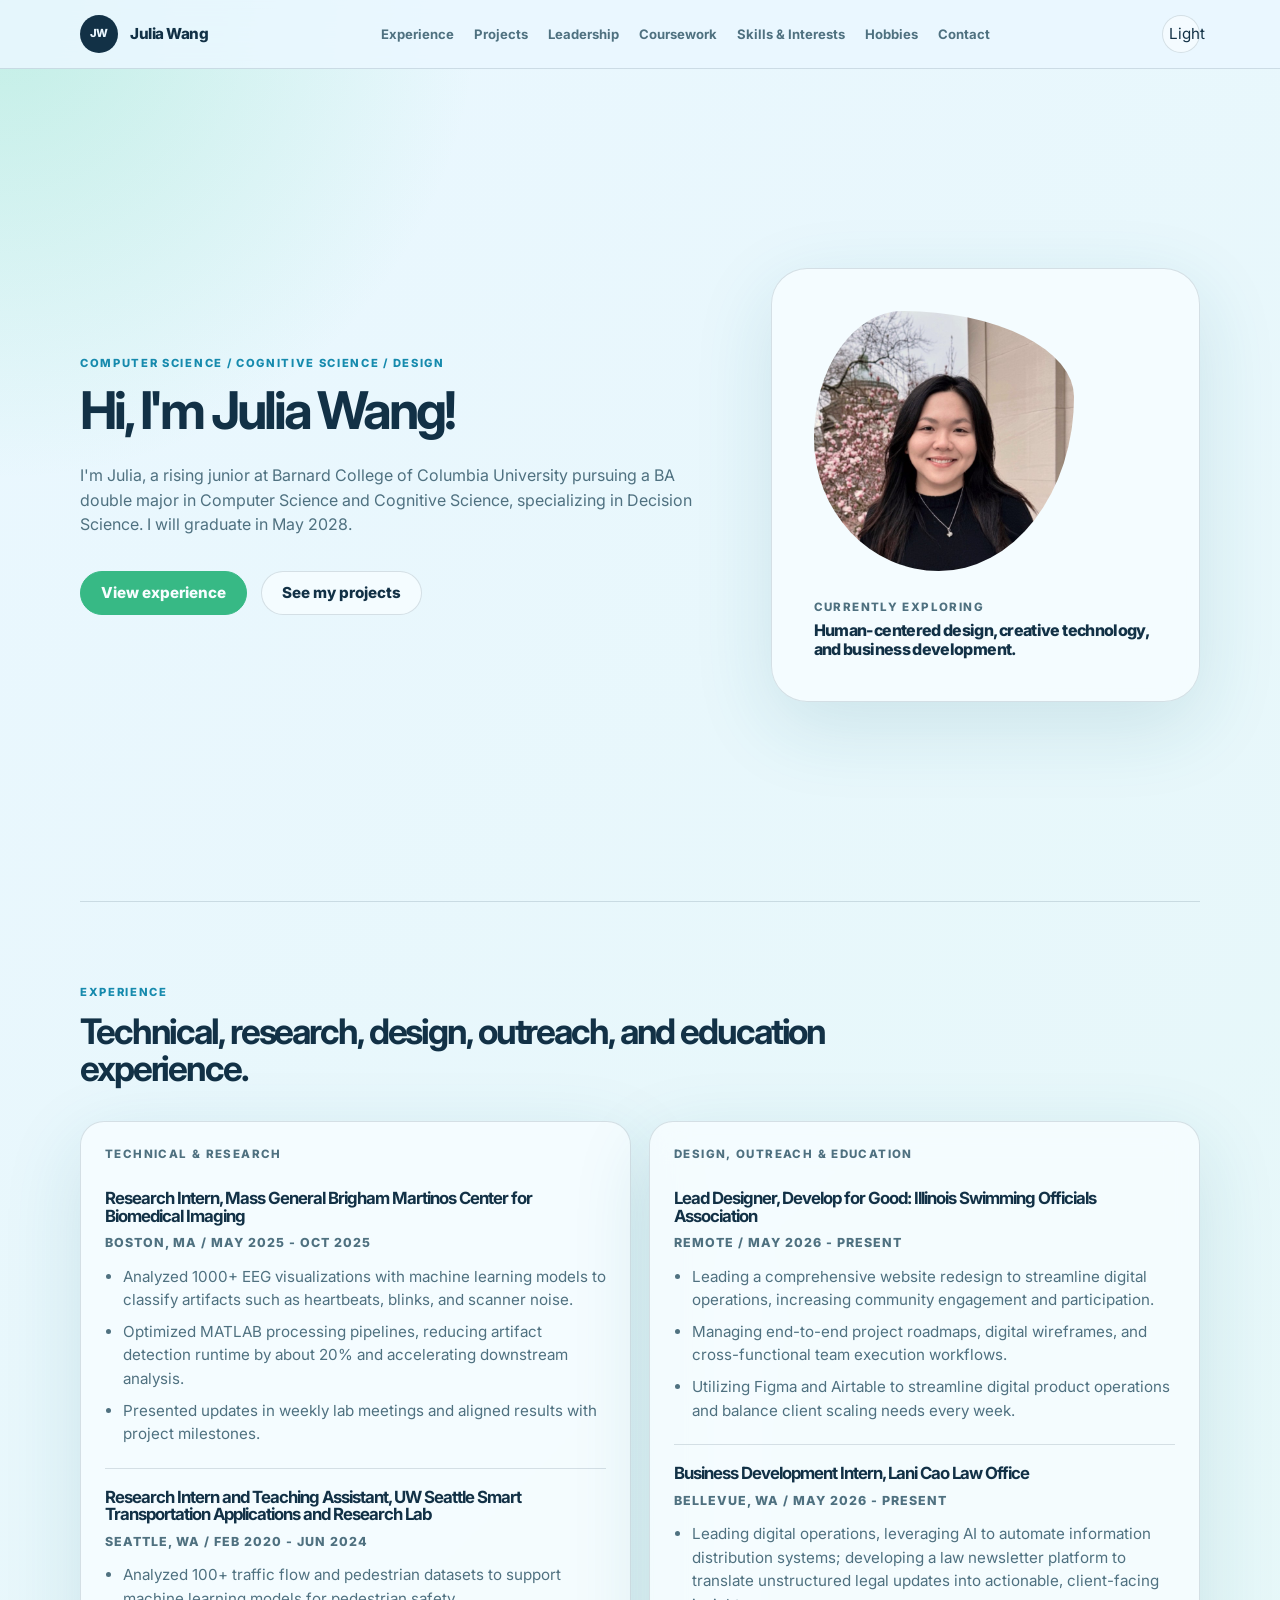
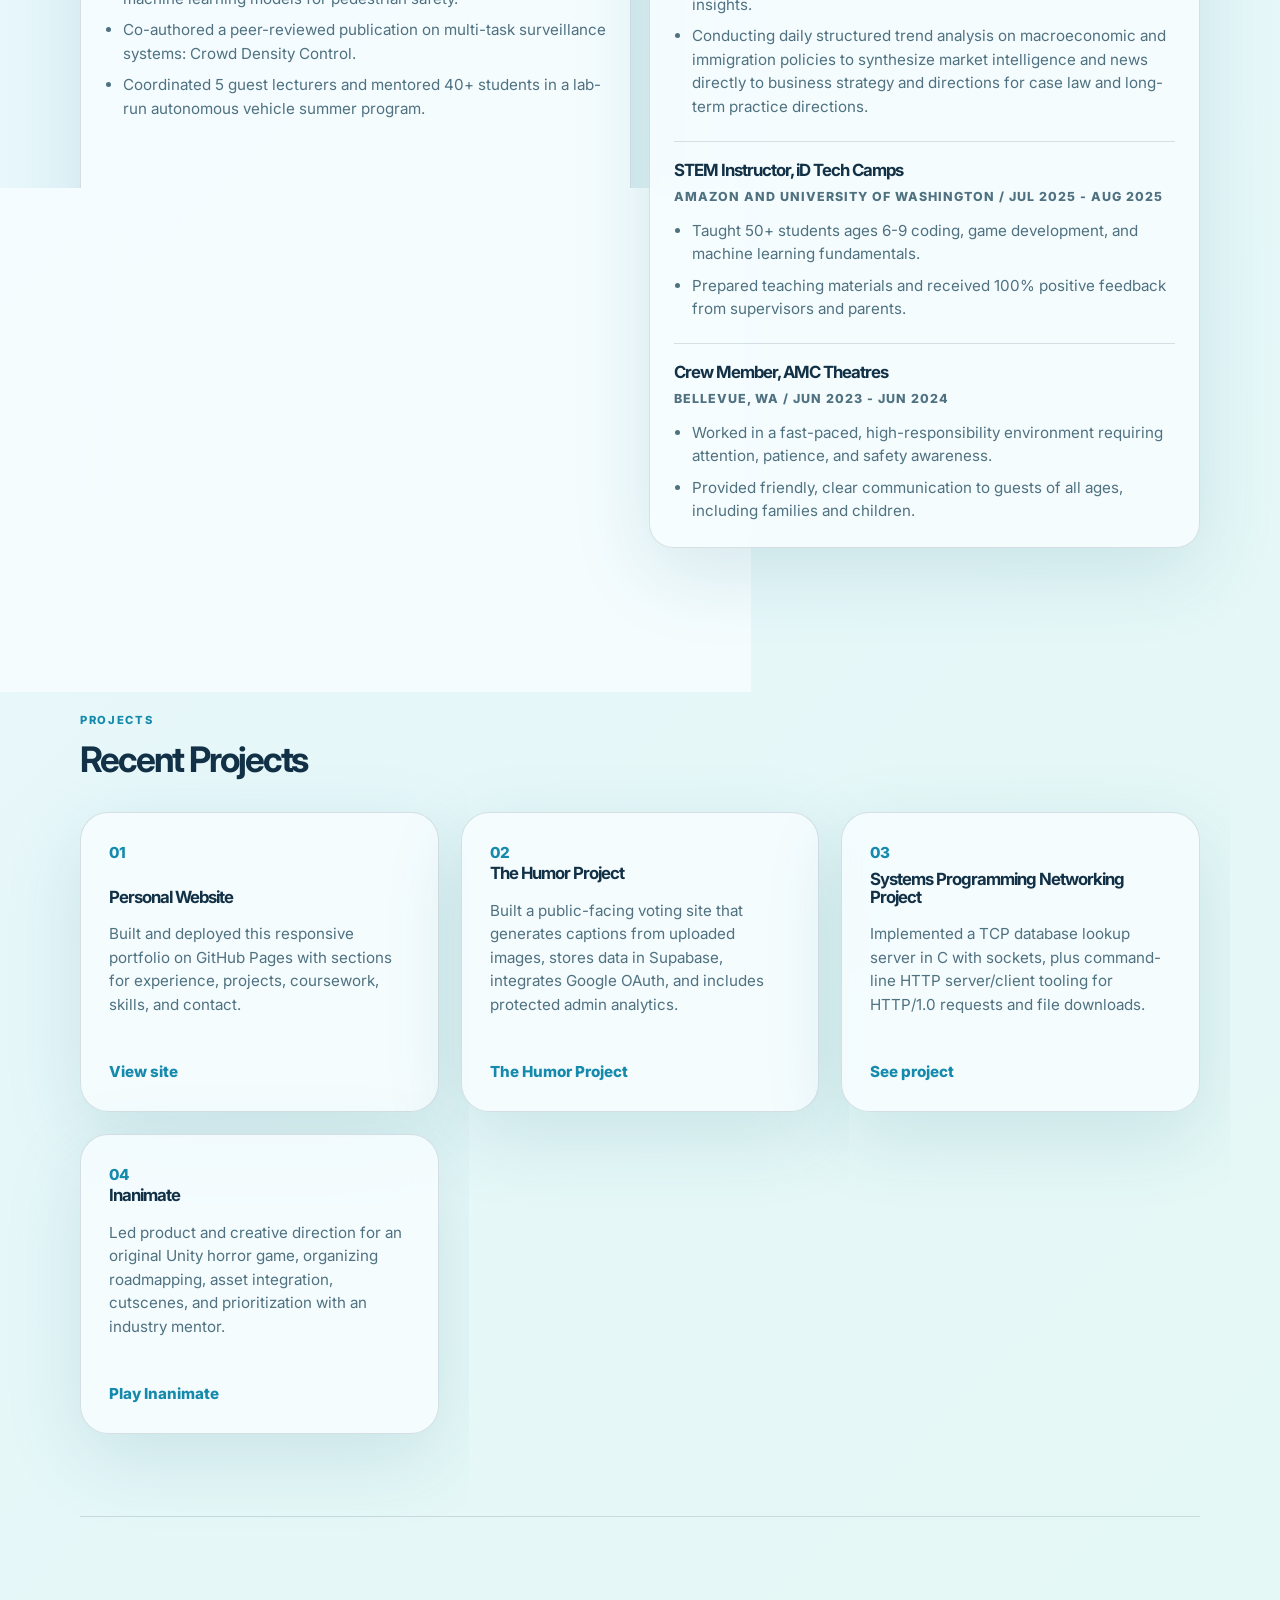
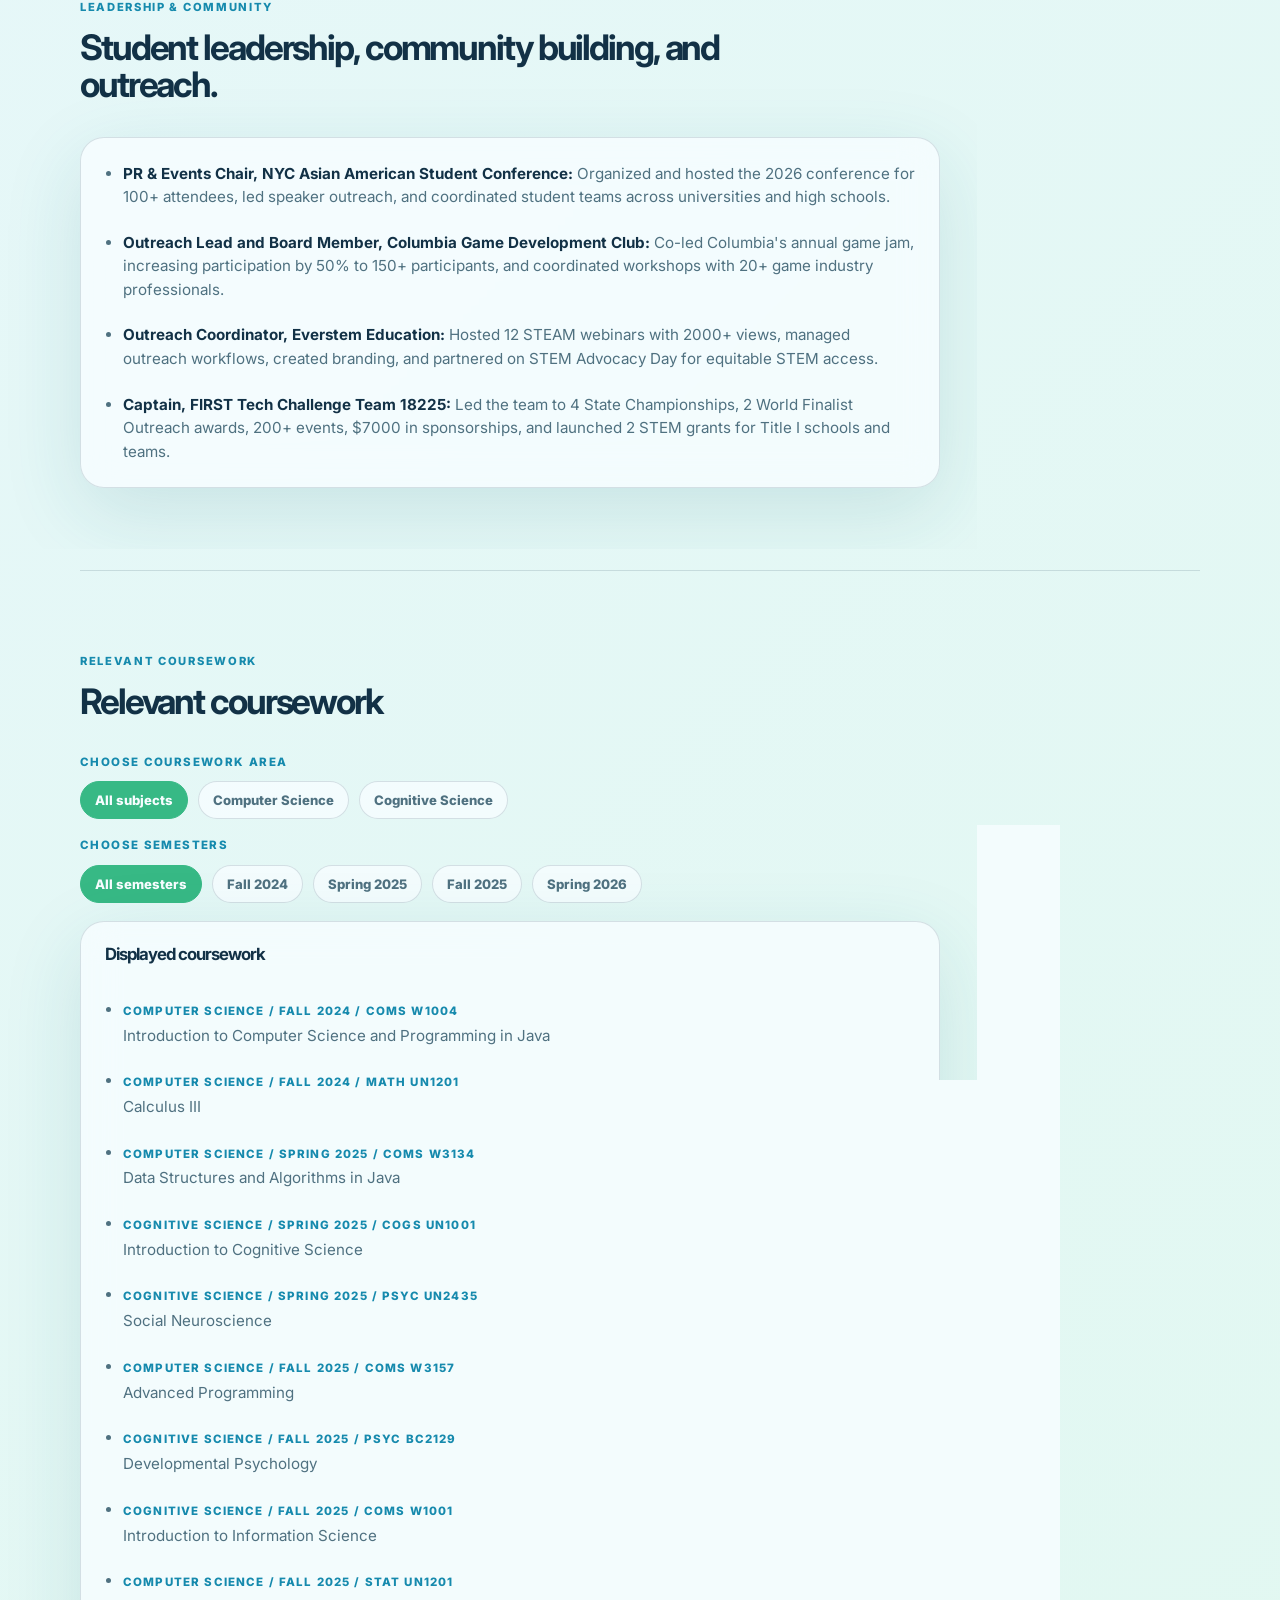
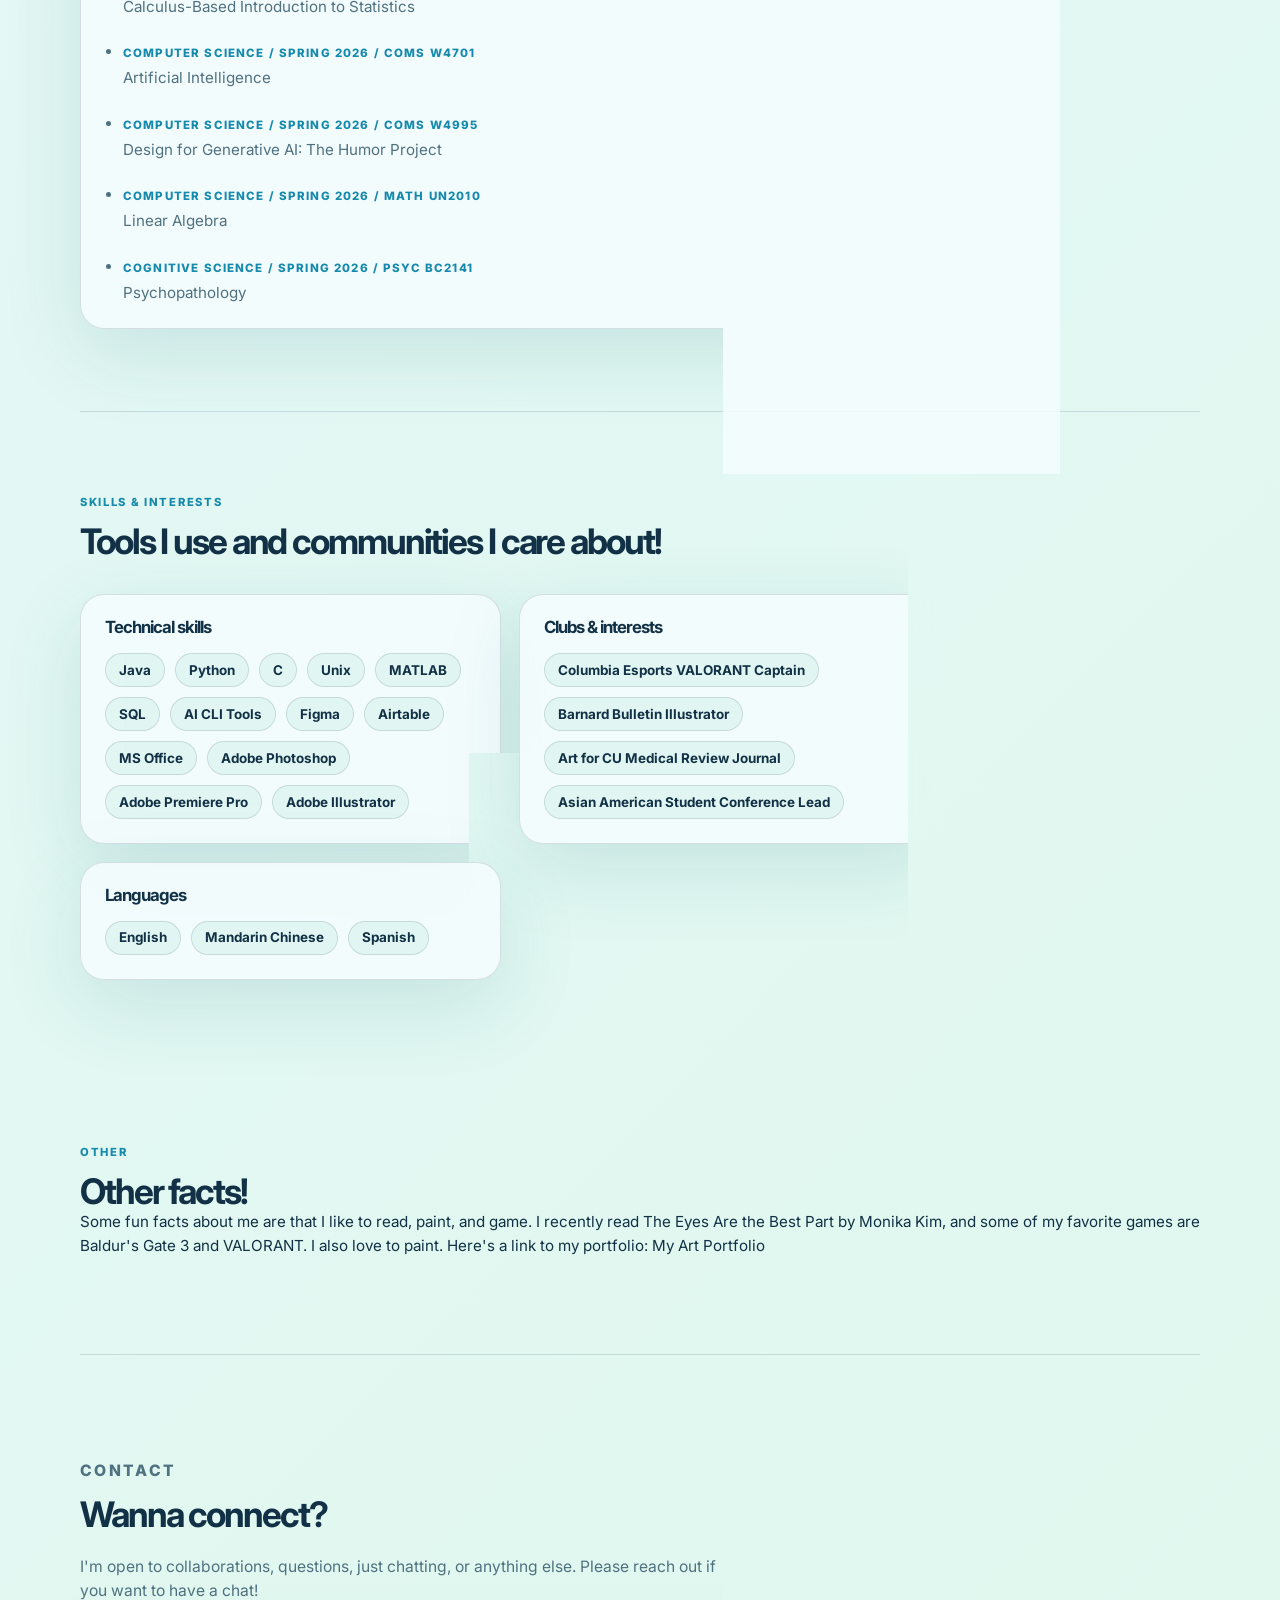
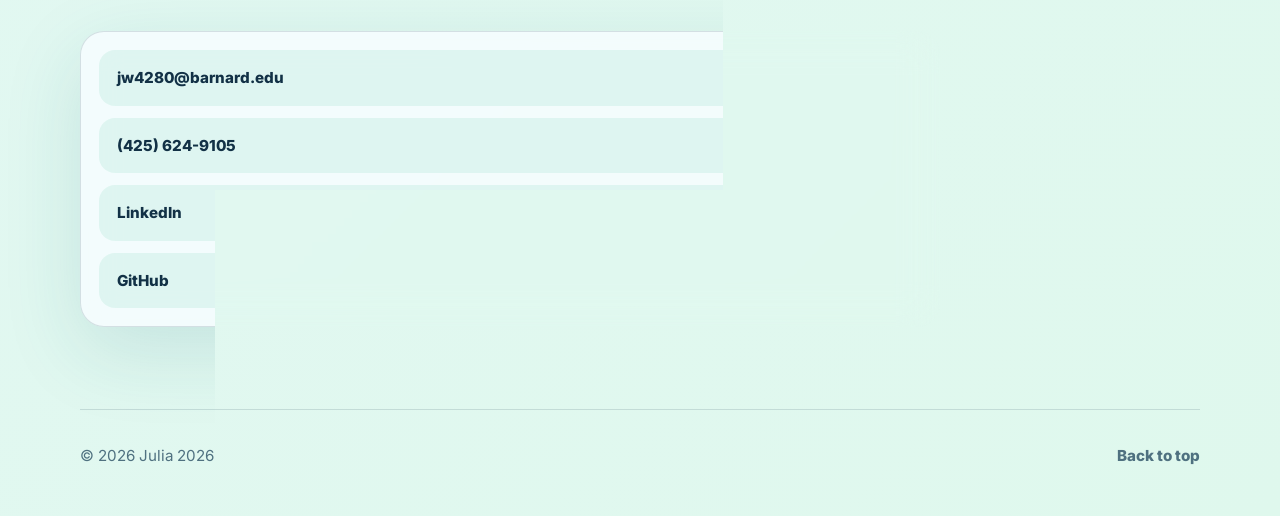
==== index.html @ bcb2750e "changed responsibilities" ====
<!doctype html>
<html lang="en">
  <head>
    <meta charset="utf-8">
    <meta name="viewport" content="width=device-width, initial-scale=1">
    <meta
      name="description"
      content="Personal website for Julia Wang: experience, projects, leadership, coursework, skills, interests, and contact links."
    >
    <title>Julia Wang | Personal Website</title>
    <link rel="preconnect" href="https://fonts.googleapis.com">
    <link rel="preconnect" href="https://fonts.gstatic.com" crossorigin>
    <link
      href="https://fonts.googleapis.com/css2?family=Inter:wght@400;500;600;700;800&display=swap"
      rel="stylesheet"
    >
    <link rel="stylesheet" href="styles.css?v=resume-content-20260602">
  </head>
  <body>
    <header class="site-header">
      <nav class="nav" aria-label="Main navigation">
        <a class="brand" href="#home" aria-label="Julia Wang home">
          <span class="brand-mark">JW</span>
          <span>Julia Wang</span>
        </a>
        <div class="nav-links" id="nav-links">
          <a href="#experience">Experience</a>
          <a href="#projects">Projects</a>
          <a href="#leadership">Leadership</a>
          <a href="#coursework">Coursework</a>
          <a href="#skills">Skills &amp; Interests</a>
          <a href="#fun">Hobbies</a>
          <a href="#contact">Contact</a>
        </div>
        <button class="theme-toggle" type="button" aria-label="Toggle color theme">
          <span aria-hidden="true">Light</span>
        </button>
      </nav>
    </header>

    <main id="home">
      <section class="hero section">
        <div class="hero-copy">
          <p class="eyebrow">Computer Science / Cognitive Science / Design</p>
          <h1>Hi, I'm Julia Wang!</h1>
          <p class="hero-text">
            I'm Julia, a rising junior at Barnard College of Columbia University pursuing a BA
            double major in Computer Science and Cognitive Science, specializing in Decision
            Science. I will graduate in May 2028.
          </p>
          <div class="hero-actions">
            <a class="button primary" href="#experience">View experience</a>
            <a class="button secondary" href="#projects">See my projects</a>
          </div>
        </div>
        <aside class="hero-card" aria-label="Profile highlights">
          <div class="portrait" aria-label="Profile photo of Julia Wang">
            <img src="juliaimage.jpg" alt="Julia Wang smiling outdoors near pink flowers">
          </div>
          <div>
            <p class="card-label">Currently exploring</p>
            <p class="card-title">Human-centered design, creative technology, and business development.</p>
          </div>
        </aside>
      </section>

      <section class="section experience-section" id="experience">
        <div class="section-heading">
          <p class="eyebrow">Experience</p>
          <h2>Technical, research, design, outreach, and education experience.</h2>
        </div>
        <div class="resume-grid">
          <article class="info-card resume-card">
            <p class="card-label">Technical &amp; research</p>
            <div class="resume-entry">
              <h3>Research Intern, Mass General Brigham Martinos Center for Biomedical Imaging</h3>
              <p class="resume-meta">Boston, MA / May 2025 - Oct 2025</p>
              <ul>
                <li>Analyzed 1000+ EEG visualizations with machine learning models to classify artifacts such as heartbeats, blinks, and scanner noise.</li>
                <li>Optimized MATLAB processing pipelines, reducing artifact detection runtime by about 20% and accelerating downstream analysis.</li>
                <li>Presented updates in weekly lab meetings and aligned results with project milestones.</li>
              </ul>
            </div>
            <div class="resume-entry">
              <h3>Research Intern and Teaching Assistant, UW Seattle Smart Transportation Applications and Research Lab</h3>
              <p class="resume-meta">Seattle, WA / Feb 2020 - Jun 2024</p>
              <ul>
                <li>Analyzed 100+ traffic flow and pedestrian datasets to support machine learning models for pedestrian safety.</li>
                <li>Co-authored a peer-reviewed publication on multi-task surveillance systems: Crowd Density Control.</li>
                <li>Coordinated 5 guest lecturers and mentored 40+ students in a lab-run autonomous vehicle summer program.</li>
              </ul>
            </div>
          </article>

          <article class="info-card resume-card">
            <p class="card-label">Design, outreach &amp; education</p>
            <div class="resume-entry">
              <h3>Lead Designer, Develop for Good: Illinois Swimming Officials Association</h3>
              <p class="resume-meta">Remote / May 2026 - Present</p>
              <ul>
                <li>Leading a comprehensive website redesign to streamline digital operations, increasing community engagement and participation.</li>
                <li>Managing end-to-end project roadmaps, digital wireframes, and cross-functional team execution workflows.</li>
                <li>Utilizing Figma and Airtable to streamline digital product operations and balance client scaling needs every week.</li>
              </ul>
            </div>
            <div class="resume-entry">
              <h3>Business Development Intern, Lani Cao Law Office</h3>
              <p class="resume-meta">Bellevue, WA / May 2026 - Present</p>
              <ul>
                <li>Leading digital operations, leveraging AI to automate information distribution systems; developing a law newsletter platform to translate unstructured legal updates into actionable, client-facing insights.</li>
                <li>Conducting daily structured trend analysis on macroeconomic and immigration policies to synthesize market intelligence and news directly to business strategy and directions for case law and long-term practice directions.</li>
              </ul>
            </div>
            <div class="resume-entry">
              <h3>STEM Instructor, iD Tech Camps</h3>
              <p class="resume-meta">Amazon and University of Washington / Jul 2025 - Aug 2025</p>
              <ul>
                <li>Taught 50+ students ages 6-9 coding, game development, and machine learning fundamentals.</li>
                <li>Prepared teaching materials and received 100% positive feedback from supervisors and parents.</li>
              </ul>
            </div>
            <div class="resume-entry">
              <h3>Crew Member, AMC Theatres</h3>
              <p class="resume-meta">Bellevue, WA / Jun 2023 - Jun 2024</p>
              <ul>
                <li>Worked in a fast-paced, high-responsibility environment requiring attention, patience, and safety awareness.</li>
                <li>Provided friendly, clear communication to guests of all ages, including families and children.</li>
              </ul>
            </div>
          </article>
        </div>
      </section>

      <section class="section" id="projects">
        <div class="section-heading">
          <p class="eyebrow">Projects</p>
          <h2>Recent Projects</h2>
        </div>
        <div class="project-grid">
          <article class="project-card">
            <span class="project-number">01</span>
            <h3>Personal Website</h3>
            <p>
              Built and deployed this responsive portfolio on GitHub Pages with sections for experience, projects, coursework, skills, and contact.
            </p>
            <a href="https://onethousanddollarbeef.github.io/juliawang/" rel="noreferrer" target="_blank">View site</a>
          </article>
          <article class="project-card">
            <span class="project-number">02</span>
            <h3>The Humor Project</h3>
            <p>
              Built a public-facing voting site that generates captions from uploaded images, stores data in Supabase, integrates Google OAuth, and includes protected admin analytics.
            </p>
            <a href="https://wagyu-is-yum-beta.vercel.app/project1" aria-label="See The Humor Project">The Humor Project</a>
          </article>
          <article class="project-card">
            <span class="project-number">03</span>
            <h3>Systems Programming Networking Project</h3>
            <p>
              Implemented a TCP database lookup server in C with sockets, plus command-line HTTP server/client tooling for HTTP/1.0 requests and file downloads.
            </p>
            <a href="https://gist.github.com/onethousanddollarbeef/0354fa6c9bbed9df6e5aaa978a1051c1" aria-label="Discuss Systems Programming project">See project</a>
          </article>
          <article class="project-card">
            <span class="project-number">04</span>
            <h3>Inanimate</h3>
            <p>
              Led product and creative direction for an original Unity horror game, organizing roadmapping, asset integration, cutscenes, and prioritization with an industry mentor.
            </p>
            <a href="https://jesuisyve.itch.io/inanimate" rel="noreferrer" target="_blank">Play Inanimate</a>
          </article>
        </div>
      </section>

      <section class="section experience-section" id="leadership">
        <div class="section-heading">
          <p class="eyebrow">Leadership &amp; community</p>
          <h2>Student leadership, community building, and outreach.</h2>
        </div>
        <article class="info-card experience-card">
          <ul class="experience-list">
            <li>
              <strong>PR &amp; Events Chair, NYC Asian American Student Conference:</strong> Organized and hosted the 2026 conference for 100+ attendees, led speaker outreach, and coordinated student teams across universities and high schools.
            </li>
            <li>
              <strong>Outreach Lead and Board Member, Columbia Game Development Club:</strong> Co-led Columbia's annual game jam, increasing participation by 50% to 150+ participants, and coordinated workshops with 20+ game industry professionals.
            </li>
            <li>
              <strong>Outreach Coordinator, Everstem Education:</strong> Hosted 12 STEAM webinars with 2000+ views, managed outreach workflows, created branding, and partnered on STEM Advocacy Day for equitable STEM access.</li>
            <li>
              <strong>Captain, FIRST Tech Challenge Team 18225:</strong> Led the team to 4 State Championships, 2 World Finalist Outreach awards, 200+ events, $7000 in sponsorships, and launched 2 STEM grants for Title I schools and teams.
            </li>
          </ul>
        </article>
      </section>

      <section class="section split" id="coursework">
        <div>
          <p class="eyebrow">Relevant coursework</p>
          <h2>Relevant coursework</h2>
        </div>
        <div class="coursework-panel">
          <div class="course-filter-group">
            <p class="filter-label">Choose coursework area</p>
            <div class="subject-tabs" aria-label="Coursework subject filters">
              <button class="subject-tab is-active" type="button" aria-pressed="true" data-course-subject-filter="all">
                All subjects
              </button>
              <button class="subject-tab" type="button" aria-pressed="false" data-course-subject-filter="computer-science">
                Computer Science
              </button>
              <button class="subject-tab" type="button" aria-pressed="false" data-course-subject-filter="cognitive-science">
                Cognitive Science
              </button>
            </div>
          </div>

          <div class="course-filter-group">
            <p class="filter-label">Choose semesters</p>
            <div class="semester-tabs" aria-label="Coursework semester filters">
              <button class="semester-tab is-active" type="button" aria-pressed="true" data-course-semester-filter="all">
                All semesters
              </button>
              <button class="semester-tab" type="button" aria-pressed="false" data-course-semester-filter="fall-2024">
                Fall 2024
              </button>
              <button class="semester-tab" type="button" aria-pressed="false" data-course-semester-filter="spring-2025">
                Spring 2025
              </button>
              <button class="semester-tab" type="button" aria-pressed="false" data-course-semester-filter="fall-2025">
                Fall 2025
              </button>
              <button class="semester-tab" type="button" aria-pressed="false" data-course-semester-filter="spring-2026">
                Spring 2026
              </button>
            </div>
          </div>

          <article class="info-card course-list" aria-live="polite">
            <h3>Displayed coursework</h3>
            <ul class="course-bullet-list">
              <li class="course-item" data-course-subject="computer-science" data-course-semester="fall-2024">
                <span class="course-meta">Computer Science / Fall 2024 / COMS W1004</span>
                <span>Introduction to Computer Science and Programming in Java</span>
              </li>
              <li class="course-item" data-course-subject="computer-science" data-course-semester="fall-2024">
                <span class="course-meta">Computer Science / Fall 2024 / MATH UN1201</span>
                <span>Calculus III</span>
              </li>
              <li class="course-item" data-course-subject="computer-science" data-course-semester="spring-2025">
                <span class="course-meta">Computer Science / Spring 2025 / COMS W3134</span>
                <span>Data Structures and Algorithms in Java</span>
              </li>
              <li class="course-item" data-course-subject="cognitive-science" data-course-semester="spring-2025">
                <span class="course-meta">Cognitive Science / Spring 2025 / COGS UN1001</span>
                <span>Introduction to Cognitive Science</span>
              </li>
              <li class="course-item" data-course-subject="cognitive-science" data-course-semester="spring-2025">
                <span class="course-meta">Cognitive Science / Spring 2025 / PSYC UN2435</span>
                <span>Social Neuroscience</span>
              </li>
              <li class="course-item" data-course-subject="computer-science" data-course-semester="fall-2025">
                <span class="course-meta">Computer Science / Fall 2025 / COMS W3157</span>
                <span>Advanced Programming</span>
              </li>
              <li class="course-item" data-course-subject="cognitive-science" data-course-semester="fall-2025">
                <span class="course-meta">Cognitive Science / Fall 2025 / PSYC BC2129</span>
                <span>Developmental Psychology</span>
              </li>
              <li class="course-item" data-course-subject="cognitive-science" data-course-semester="fall-2025">
                <span class="course-meta">Cognitive Science / Fall 2025 / COMS W1001</span>
                <span>Introduction to Information Science</span>
              </li>
              <li class="course-item" data-course-subject="computer-science" data-course-semester="fall-2025">
                <span class="course-meta">Computer Science / Fall 2025 / STAT UN1201</span>
                <span>Calculus-Based Introduction to Statistics</span>
              </li>
              <li class="course-item" data-course-subject="computer-science" data-course-semester="spring-2026">
                <span class="course-meta">Computer Science / Spring 2026 / COMS W4701</span>
                <span>Artificial Intelligence</span>
              </li>
              <li class="course-item" data-course-subject="computer-science" data-course-semester="spring-2026">
                <span class="course-meta">Computer Science / Spring 2026 / COMS W4995</span>
                <span>Design for Generative AI: The Humor Project</span>
              </li>
              <li class="course-item" data-course-subject="computer-science" data-course-semester="spring-2026">
                <span class="course-meta">Computer Science / Spring 2026 / MATH UN2010</span>
                <span>Linear Algebra</span>
              </li>
              <li class="course-item" data-course-subject="cognitive-science" data-course-semester="spring-2026">
                <span class="course-meta">Cognitive Science / Spring 2026 / PSYC BC2141</span>
                <span>Psychopathology</span>
              </li>
            </ul>
            <p class="course-empty" hidden>No coursework matches the selected filters.</p>
          </article>
        </div>
      </section>

      <section class="section split" id="skills">
        <div>
          <p class="eyebrow">Skills &amp; interests</p>
          <h2>Tools I use and communities I care about!</h2>
        </div>
        <div class="skills-panel">
          <article class="info-card">
            <h3>Technical skills</h3>
            <div class="tag-list" aria-label="Technical skills">
              <span>Java</span>
              <span>Python</span>
              <span>C</span>
              <span>Unix</span>
              <span>MATLAB</span>
              <span>SQL</span>
              <span>AI CLI Tools</span>
              <span>Figma</span>
              <span>Airtable</span>
              <span>MS Office</span>
              <span>Adobe Photoshop</span>
              <span>Adobe Premiere Pro</span>
              <span>Adobe Illustrator</span>
            </div>
          </article>
          <article class="info-card">
            <h3>Clubs &amp; interests</h3>
            <div class="tag-list" aria-label="Clubs and interests">
              <span>Columbia Esports VALORANT Captain</span>
              <span>Barnard Bulletin Illustrator</span>
              <span>Art for CU Medical Review Journal</span>
              <span>Asian American Student Conference Lead</span>
            </div>
          </article>
          <article class="info-card">
            <h3>Languages</h3>
            <div class="tag-list" aria-label="Languages">
              <span>English</span>
              <span>Mandarin Chinese</span>
              <span>Spanish</span>
            </div>
          </article>
        </div>
      </section>

      <section class="section fun" id="fun">
        <div>
          <p class="eyebrow">Other</p>
          <h2>Other facts!</h2>
          <p>
            Some fun facts about me are that I like to read, paint, and game.
            I recently read The Eyes Are the Best Part by Monika Kim, and some of my favorite games are Baldur's Gate 3 and VALORANT.
            I also love to paint. Here's a link to my portfolio:
            <a href="https://juliaywang.carrd.co/" aria-label="Julia Wang Art">My Art Portfolio</a>
          </p>
        </div>
      </section>

      <section class="section contact" id="contact">
        <div>
          <p class="eyebrow">Contact</p>
          <h2>Wanna connect?</h2>
          <p>
            I'm open to collaborations, questions, just chatting, or anything else. Please reach out if you want to have a chat!
          </p>
        </div>
        <div class="contact-card">
          <a href="mailto:jw4280@barnard.edu">jw4280@barnard.edu</a>
          <a href="tel:+14256249105">(425) 624-9105</a>
          <a href="https://www.linkedin.com/in/wangg-juliaa/" rel="noreferrer" target="_blank">LinkedIn</a>
          <a href="https://github.com/onethousanddollarbeef" rel="noreferrer" target="_blank">GitHub</a>
        </div>
      </section>
    </main>

    <footer class="site-footer">
      <p>&copy; <span id="year"></span> Julia 2026 </p>
      <a href="#home">Back to top</a>
    </footer>

    <script src="script.js?v=resume-content-20260602"></script>
  </body>
</html>
---- styles.css ----
:root {
  color-scheme: light;
  --bg: #eaf7ff;
  --bg-strong: #dff8ed;
  --text: #123146;
  --muted: #4f7180;
  --line: rgba(18, 49, 70, 0.14);
  --card: rgba(247, 253, 255, 0.82);
  --accent: #37b985;
  --accent-strong: #168aad;
  --shadow: 0 24px 80px rgba(31, 112, 126, 0.14);
}

:root[data-theme="dark"] {
  color-scheme: dark;
  --bg: #071d2b;
  --bg-strong: #0d342f;
  --text: #edfaff;
  --muted: #b5d6dc;
  --line: rgba(237, 250, 255, 0.14);
  --card: rgba(8, 35, 48, 0.84);
  --accent: #58d8a2;
  --accent-strong: #7bdff2;
  --shadow: 0 24px 80px rgba(0, 16, 26, 0.28);
}

* {
  box-sizing: border-box;
}

html {
  scroll-behavior: smooth;
  scroll-padding-top: 92px;
}

body {
  margin: 0;
  min-height: 100vh;
  background:
    radial-gradient(circle at top left, rgba(88, 216, 162, 0.28), transparent 30rem),
    linear-gradient(135deg, var(--bg), var(--bg-strong));
  color: var(--text);
  font-family: "Inter", system-ui, -apple-system, BlinkMacSystemFont, "Segoe UI", sans-serif;
  line-height: 1.55;
  font-size: 0.95rem;
}

a {
  color: inherit;
  text-decoration: none;
}

a:hover {
  color: var(--accent-strong);
}

.site-header {
  position: sticky;
  top: 0;
  z-index: 10;
  border-bottom: 1px solid var(--line);
  background: color-mix(in srgb, var(--bg) 86%, transparent);
  backdrop-filter: blur(18px);
}

.nav,
.section,
.site-footer {
  width: min(1120px, calc(100% - 40px));
  margin: 0 auto;
}

.nav {
  display: flex;
  align-items: center;
  justify-content: space-between;
  min-height: 68px;
  gap: 24px;
}

.brand,
.nav-links,
.hero-actions,
.stats,
.contact-card,
.site-footer {
  display: flex;
  align-items: center;
}

.brand {
  gap: 12px;
  font-weight: 800;
  letter-spacing: -0.03em;
}

.brand-mark {
  display: grid;
  width: 38px;
  height: 38px;
  place-items: center;
  border-radius: 50%;
  background: var(--text);
  color: var(--bg);
  font-size: 0.7rem;
}

.nav-links {
  flex-wrap: wrap;
  justify-content: flex-end;
  gap: 14px 20px;
  color: var(--muted);
  font-size: 0.82rem;
  font-weight: 700;
}

.theme-toggle {
  display: grid;
  width: 38px;
  height: 38px;
  place-items: center;
  border: 1px solid var(--line);
  border-radius: 50%;
  background: var(--card);
  color: var(--text);
  cursor: pointer;
  font: inherit;
}

.theme-toggle:hover {
  border-color: var(--accent);
}

.section {
  padding: 82px 0;
}

.hero {
  display: grid;
  grid-template-columns: minmax(0, 1.08fr) minmax(320px, 0.74fr);
  align-items: center;
  gap: 64px;
  min-height: calc(100vh - 68px);
}

.eyebrow {
  margin: 0 0 12px;
  color: var(--accent-strong);
  font-size: 0.7rem;
  font-weight: 800;
  letter-spacing: 0.15em;
  text-transform: uppercase;
}

h1,
h2,
h3,
p {
  margin-top: 0;
}

h1,
h2,
h3 {
  line-height: 1.05;
  letter-spacing: -0.06em;
}

h1 {
  max-width: 760px;
  margin-bottom: 24px;
  font-size: clamp(1.85rem, 4.2vw, 3.25rem);
}

h2 {
  margin-bottom: 0;
  font-size: clamp(1.35rem, 2.8vw, 2.2rem);
}

h3 {
  margin-bottom: 16px;
  font-size: 1.05rem;
}

.hero-text,
.section-copy,
.contact p,
.project-card p {
  color: var(--muted);
}

.hero-text {
  max-width: 650px;
  margin-bottom: 34px;
  font-size: clamp(0.9rem, 1.3vw, 1rem);
}

.hero-actions {
  flex-wrap: wrap;
  gap: 14px;
}

.button {
  display: inline-flex;
  align-items: center;
  justify-content: center;
  min-height: 44px;
  padding: 0 20px;
  border: 1px solid var(--line);
  border-radius: 999px;
  font-weight: 800;
}

.button.primary {
  border-color: var(--accent);
  background: var(--accent);
  color: #f7fdff;
}

.button.primary:hover {
  background: var(--accent-strong);
  color: #f7fdff;
}

.button.secondary {
  background: var(--card);
}

.hero-card,
.project-card,
.info-card,
.timeline-item,
.contact-card {
  border: 1px solid var(--line);
  background: var(--card);
  box-shadow: var(--shadow);
  backdrop-filter: blur(18px);
}

.hero-card {
  display: grid;
  gap: 28px;
  padding: clamp(24px, 5vw, 42px);
  border-radius: 36px;
}

.portrait {
  display: grid;
  width: min(100%, 260px);
  aspect-ratio: 1;
  place-items: center;
  overflow: hidden;
  border-radius: 34% 66% 52% 48% / 49% 33% 67% 51%;
  background:
    linear-gradient(135deg, rgba(255, 255, 255, 0.26), transparent),
    var(--accent);
  color: #f7fdff;
  font-size: clamp(3.1rem, 8vw, 5.1rem);
  font-weight: 800;
  letter-spacing: -0.09em;
}

.portrait img {
  width: 100%;
  height: 100%;
  object-fit: cover;
}

.card-label {
  margin-bottom: 4px;
  color: var(--muted);
  font-size: 0.72rem;
  font-weight: 800;
  letter-spacing: 0.12em;
  text-transform: uppercase;
}

.card-title {
  margin-bottom: 0;
  font-size: 1rem;
  font-weight: 800;
  line-height: 1.2;
  letter-spacing: -0.04em;
}

.stats {
  gap: 16px;
}

.stats div {
  flex: 1;
  padding-top: 18px;
  border-top: 1px solid var(--line);
}

.stats dt {
  font-size: 1.62rem;
  font-weight: 800;
  letter-spacing: -0.05em;
}

.stats dd {
  margin: 0;
  color: var(--muted);
  font-size: 0.82rem;
}

.split {
  display: grid;
  grid-template-columns: 1fr;
  gap: 34px;
  border-top: 1px solid var(--line);
}

.section-copy {
  max-width: 650px;
  font-size: 0.98rem;
}

.section-copy p:last-child,
.contact p:last-child,
.project-card p:last-child {
  margin-bottom: 0;
}

.section-heading {
  max-width: 760px;
  margin-bottom: 34px;
}

.experience-section {
  border-top: 1px solid var(--line);
}

.experience-card {
  max-width: 860px;
}

.experience-list {
  display: grid;
  gap: 14px;
  margin: 0;
  padding-left: 1.15rem;
}

.experience-list li {
  color: var(--muted);
}

.experience-list strong {
  color: var(--text);
}

.resume-grid {
  display: grid;
  grid-template-columns: repeat(2, 1fr);
  gap: 18px;
}

.resume-card {
  display: grid;
  align-content: start;
  gap: 22px;
}

.resume-entry + .resume-entry {
  padding-top: 20px;
  border-top: 1px solid var(--line);
}

.resume-entry h3 {
  margin-bottom: 8px;
}

.resume-meta {
  margin-bottom: 12px;
  color: var(--accent-strong);
  font-size: 0.78rem;
  font-weight: 800;
  letter-spacing: 0.08em;
  text-transform: uppercase;
}

.resume-entry ul {
  margin: 0;
  padding-left: 1.15rem;
}

.resume-entry li + li {
  margin-top: 8px;
}

.project-grid {
  display: grid;
  grid-template-columns: repeat(3, 1fr);
  gap: 22px;
}

.project-card {
  display: flex;
  min-height: 300px;
  flex-direction: column;
  padding: 28px;
  border-radius: 28px;
}

.project-number {
  margin-bottom: auto;
  color: var(--accent-strong);
  font-weight: 800;
}

.project-card a {
  margin-top: 28px;
  color: var(--accent-strong);
  font-weight: 800;
}

.timeline {
  display: grid;
  gap: 18px;
}

.timeline-item,
.info-card {
  padding: 24px;
  border-radius: 24px;
}

.timeline-date {
  display: inline-flex;
  margin-bottom: 10px;
  color: var(--accent-strong);
  font-size: 0.72rem;
  font-weight: 800;
  letter-spacing: 0.12em;
  text-transform: uppercase;
}

.timeline-item p,
.info-card p,
.info-card li {
  color: var(--muted);
}

.course-grid,
.skills-panel {
  display: grid;
  gap: 18px;
}

.course-grid {
  grid-template-columns: repeat(3, 1fr);
}

.skills-panel {
  grid-template-columns: repeat(2, 1fr);
}

.coursework-panel,
.skills-panel,
.contact-card,
.course-filter-group {
  max-width: 860px;
}

.coursework-panel,
.course-filter-group {
  display: grid;
  gap: 18px;
}

.course-filter-group {
  gap: 10px;
}

.filter-label {
  margin: 0;
  color: var(--accent-strong);
  font-size: 0.72rem;
  font-weight: 800;
  letter-spacing: 0.12em;
  text-transform: uppercase;
}

.subject-tabs,
.semester-tabs {
  display: flex;
  flex-wrap: wrap;
  gap: 10px;
}

.subject-tab,
.semester-tab {
  min-height: 38px;
  padding: 0 14px;
  border: 1px solid var(--line);
  border-radius: 999px;
  background: var(--card);
  color: var(--muted);
  cursor: pointer;
  font: inherit;
  font-size: 0.82rem;
  font-weight: 800;
}

.subject-tab:hover,
.semester-tab:hover,
.subject-tab.is-active,
.semester-tab.is-active {
  border-color: var(--accent);
  background: var(--accent);
  color: #f7fdff;
}

.course-list {
  display: grid;
  gap: 18px;
}

.course-bullet-list {
  display: grid;
  gap: 14px;
  margin: 0;
  padding-left: 1.15rem;
}

.course-item[hidden] {
  display: none;
}

.course-meta {
  display: block;
  margin-bottom: 3px;
  color: var(--accent-strong);
  font-size: 0.72rem;
  font-weight: 800;
  letter-spacing: 0.1em;
  text-transform: uppercase;
}

.course-empty {
  margin: 0;
  color: var(--muted);
}

.info-card ul {
  margin: 0;
  padding-left: 18px;
}

.info-card li + li {
  margin-top: 8px;
}

.tag-list {
  display: flex;
  flex-wrap: wrap;
  gap: 10px;
}

.tag-list span {
  display: inline-flex;
  align-items: center;
  min-height: 34px;
  padding: 0 13px;
  border: 1px solid var(--line);
  border-radius: 999px;
  background: color-mix(in srgb, var(--accent) 9%, transparent);
  color: var(--text);
  font-size: 0.84rem;
  font-weight: 700;
}

.contact {
  display: grid;
  grid-template-columns: 1fr;
  gap: 28px;
  align-items: start;
  border-top: 1px solid var(--line);
}

.contact p {
  max-width: 650px;
  margin-top: 22px;
  font-size: 0.98rem;
}

.contact-card {
  flex-direction: column;
  align-items: stretch;
  gap: 12px;
  padding: 18px;
  border-radius: 24px;
}

.contact-card a {
  padding: 16px 18px;
  border-radius: 16px;
  background: color-mix(in srgb, var(--accent) 10%, transparent);
  font-weight: 800;
}

.site-footer {
  justify-content: space-between;
  gap: 20px;
  padding: 34px 0 48px;
  color: var(--muted);
  border-top: 1px solid var(--line);
}

.site-footer p {
  margin: 0;
}

.site-footer a {
  font-weight: 800;
}

@media (max-width: 840px) {
  .nav {
    flex-wrap: wrap;
    padding: 14px 0;
  }

  .nav-links {
    order: 3;
    width: 100%;
    justify-content: space-between;
  }

  .hero,
  .split,
  .contact {
    grid-template-columns: 1fr;
  }

  .section {
    padding: 60px 0;
  }

  .hero {
    gap: 34px;
    min-height: auto;
  }

  .project-grid,
  .course-grid,
  .skills-panel,
  .resume-grid {
    grid-template-columns: 1fr;
  }
}

@media (max-width: 560px) {
  .nav,
  .section,
  .site-footer {
    width: min(100% - 28px, 1120px);
  }

  h1 {
    font-size: 1.9rem;
  }

  .stats,
  .site-footer {
    align-items: flex-start;
    flex-direction: column;
  }
}
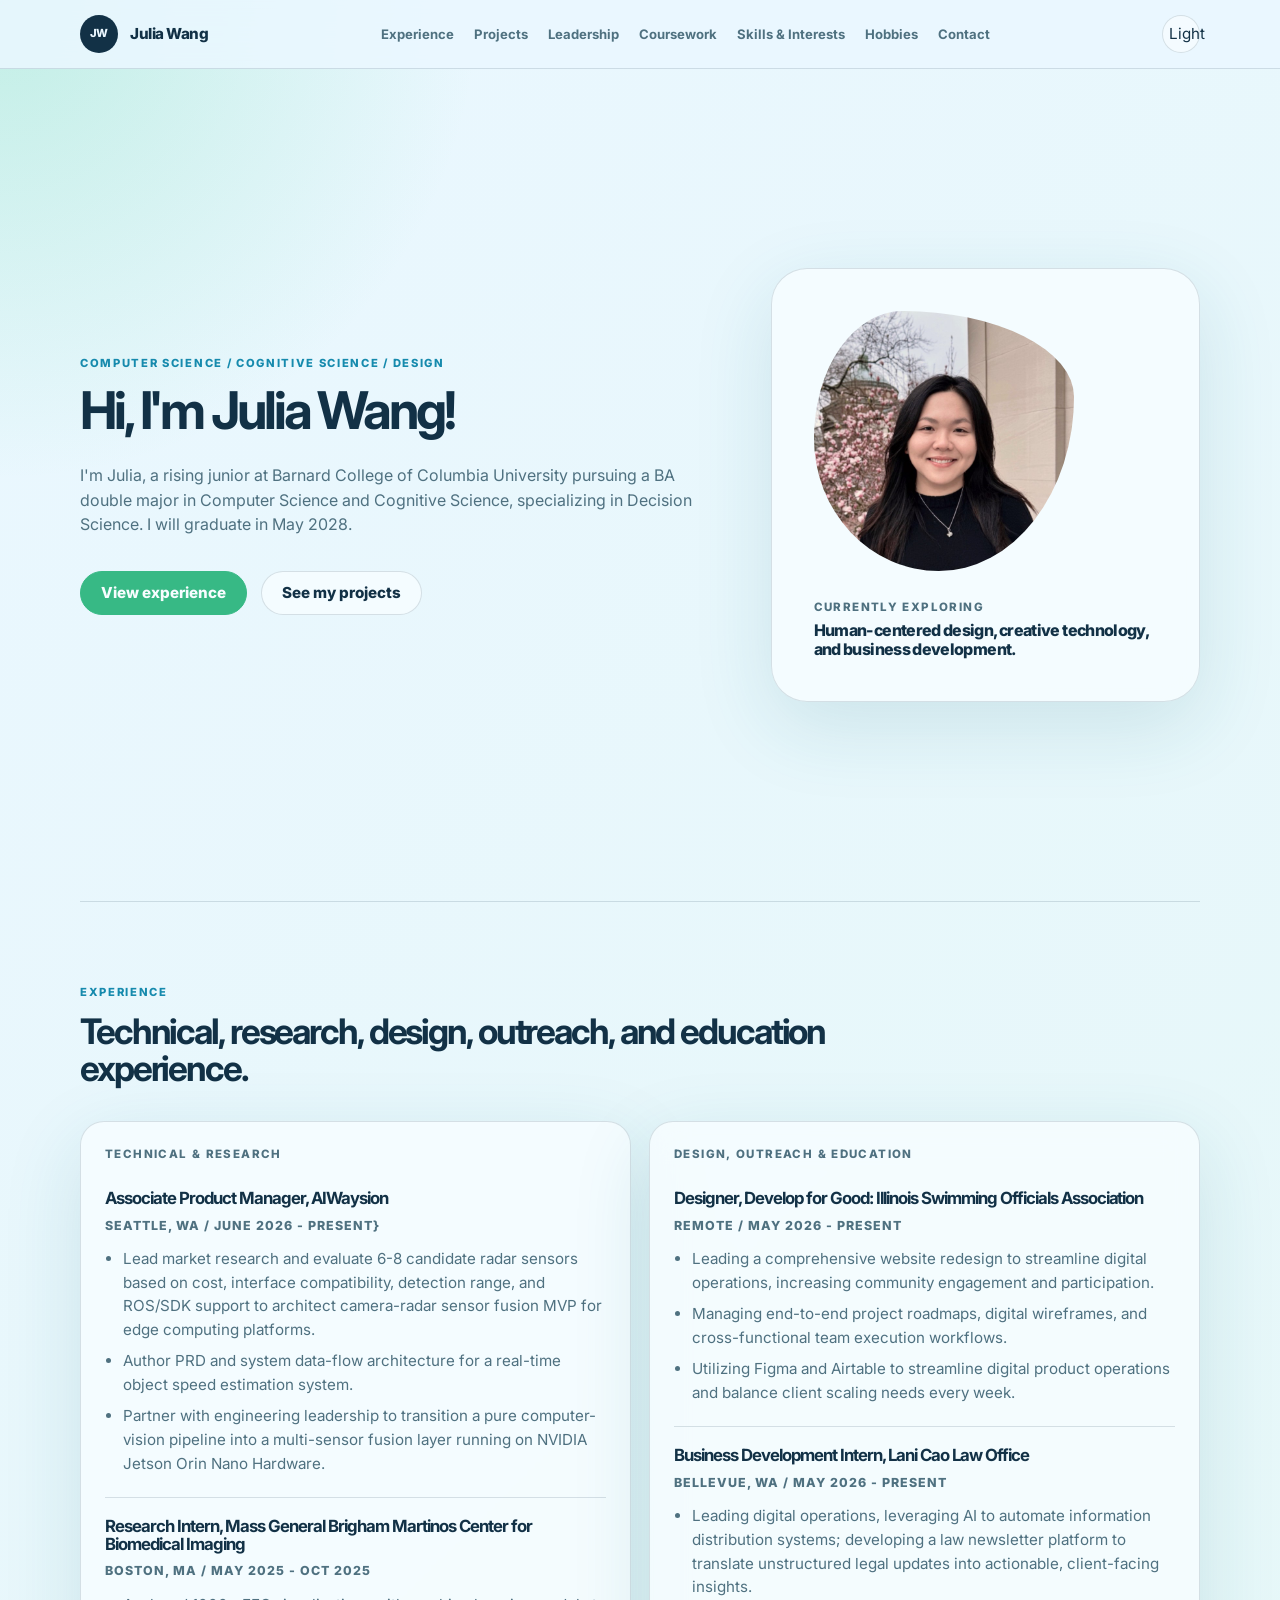
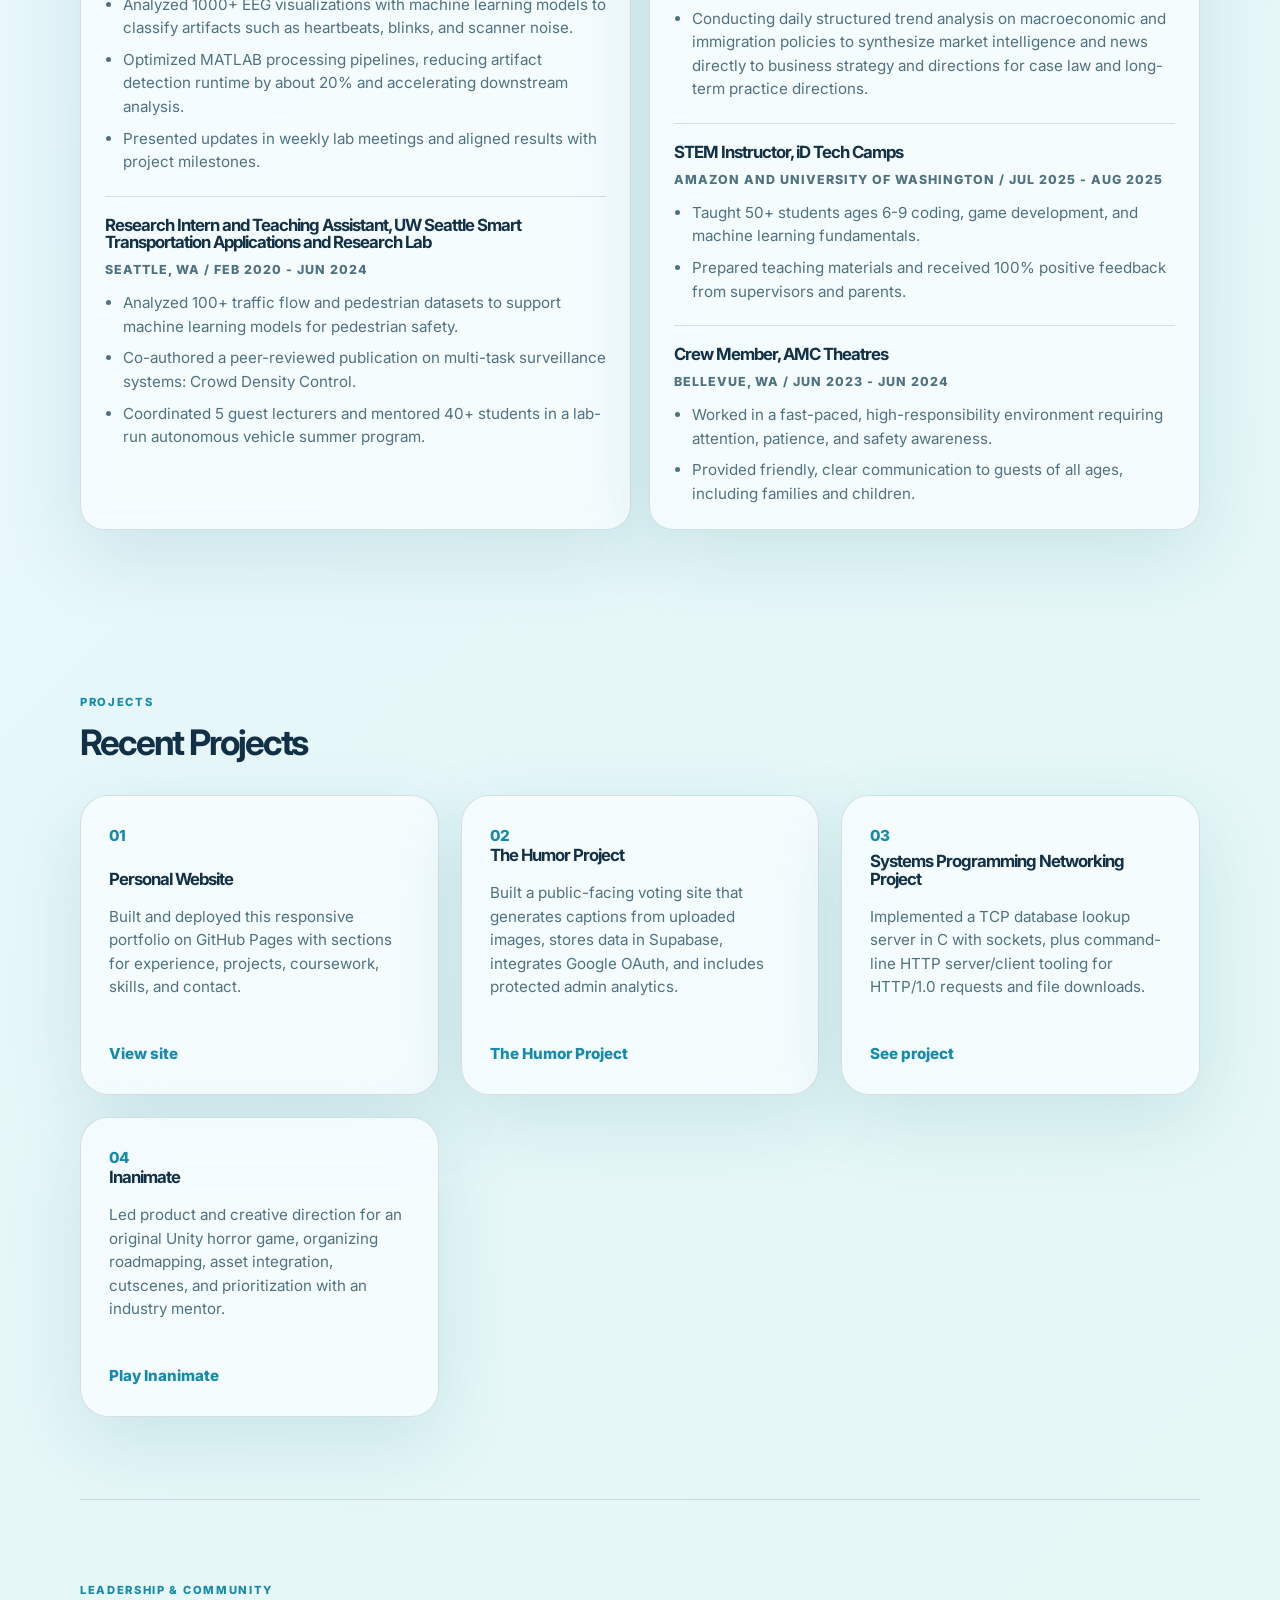
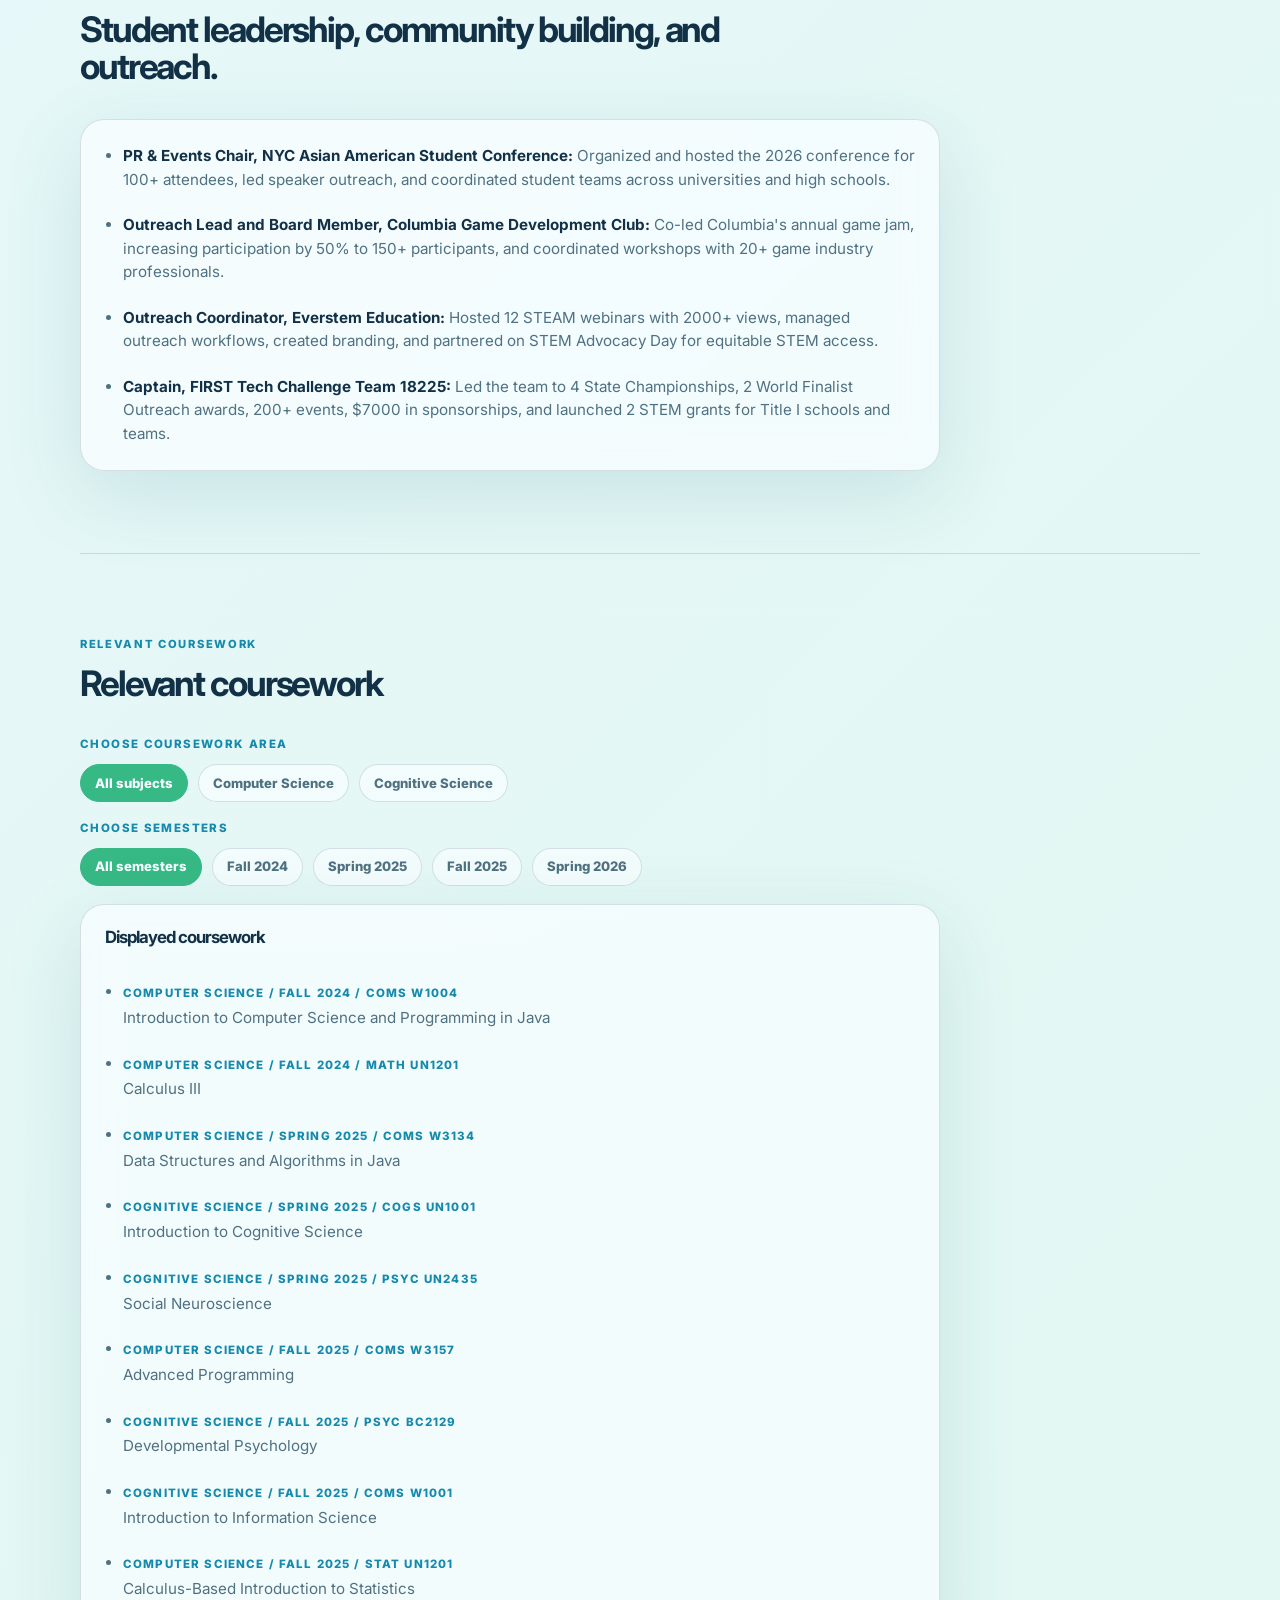
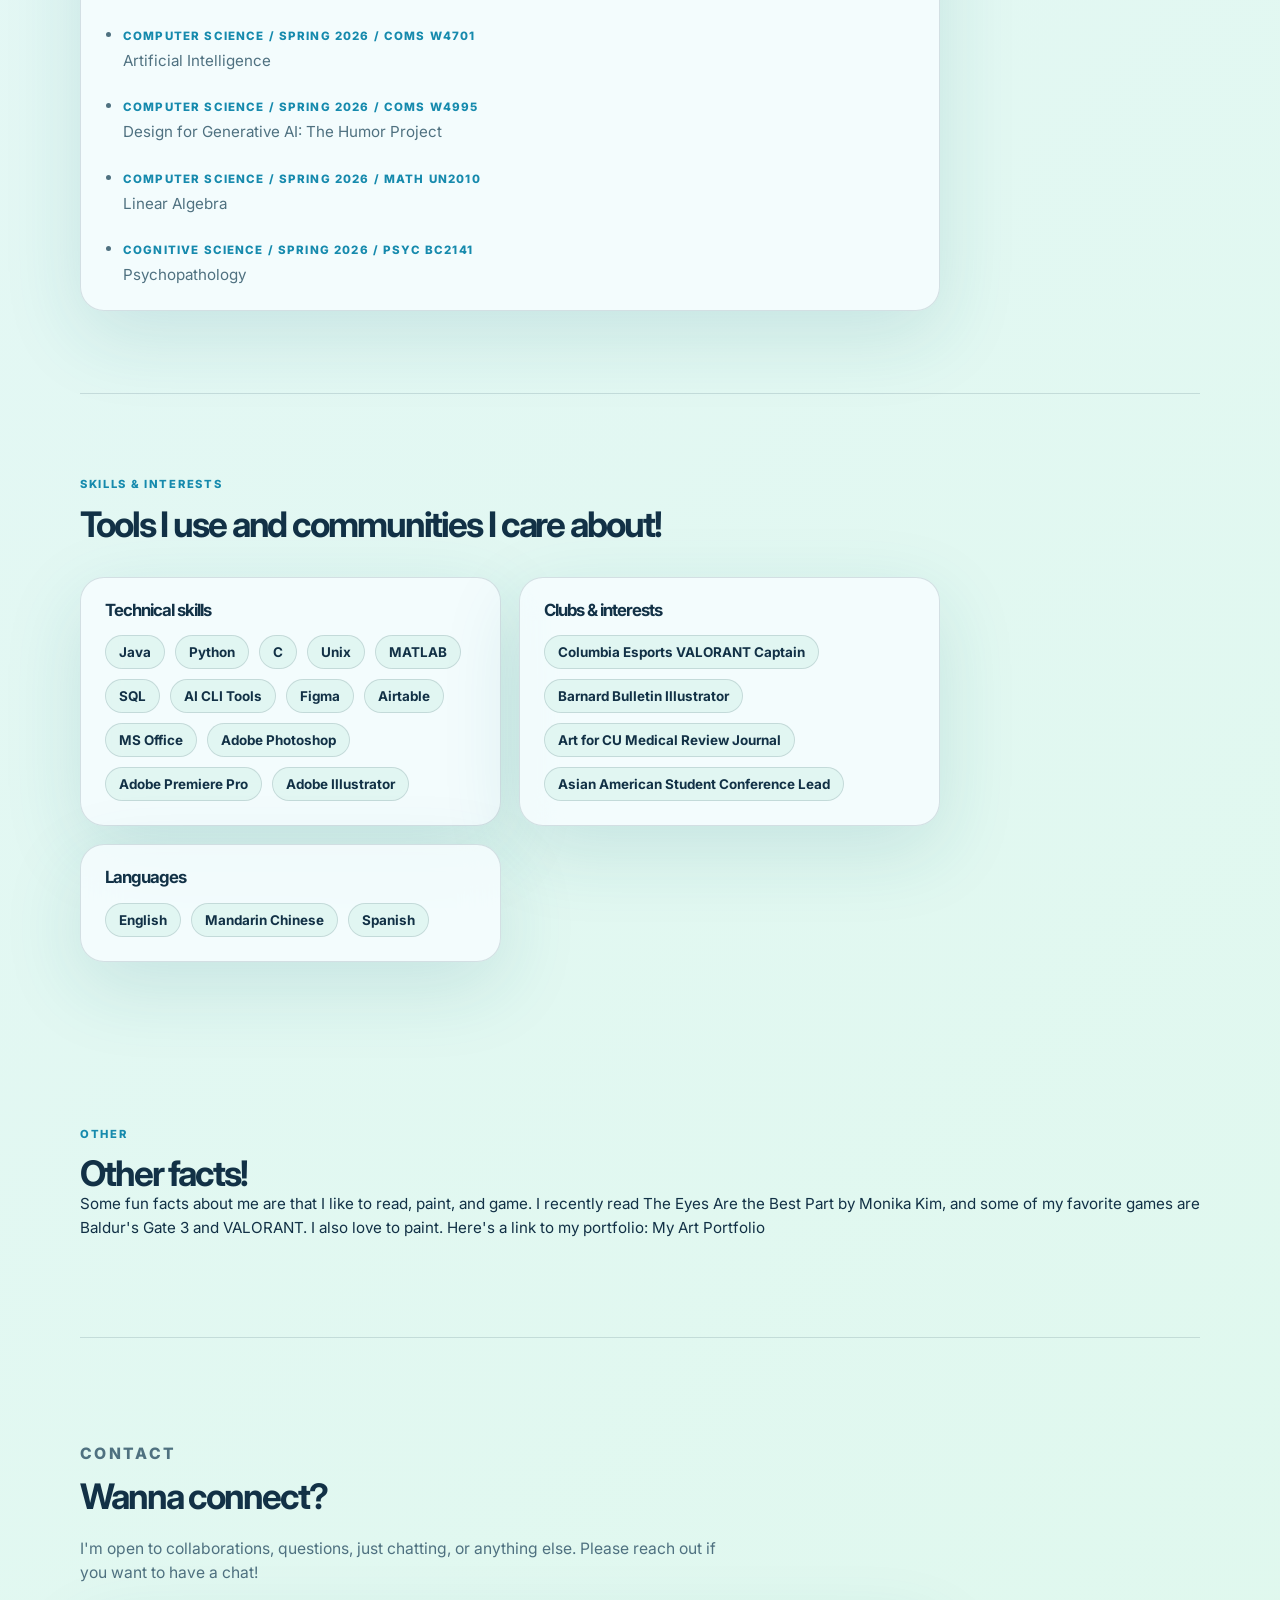
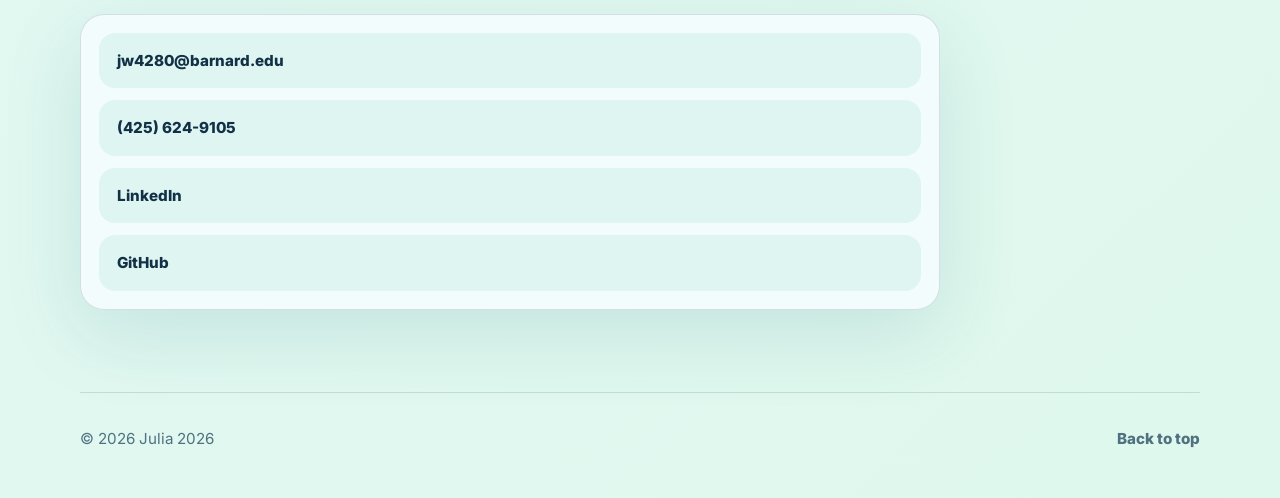
==== commit 8da8fddc: "add new experience" ====
--- a/index.html
+++ b/index.html
@@ -73,6 +73,15 @@
           <article class="info-card resume-card">
             <p class="card-label">Technical &amp; research</p>
             <div class="resume-entry">
+              <h3>Associate Product Manager, AIWaysion</h3>
+              <p class="resume-meta">Seattle, WA / June 2026 - Present}</p>
+              <ul>
+                <li>Lead market research and evaluate 6-8 candidate radar sensors based on cost, interface compatibility, detection range, and ROS/SDK support to architect camera-radar sensor fusion MVP for edge computing platforms.</li>
+                <li>Author PRD and system data-flow architecture for a real-time object speed estimation system.</li>
+                <li>Partner with engineering leadership to transition a pure computer-vision pipeline into a multi-sensor fusion layer running on NVIDIA Jetson Orin Nano Hardware.</li>
+              </ul>
+            </div>
+            <div class="resume-entry">
               <h3>Research Intern, Mass General Brigham Martinos Center for Biomedical Imaging</h3>
               <p class="resume-meta">Boston, MA / May 2025 - Oct 2025</p>
               <ul>
@@ -95,7 +104,7 @@
           <article class="info-card resume-card">
             <p class="card-label">Design, outreach &amp; education</p>
             <div class="resume-entry">
-              <h3>Lead Designer, Develop for Good: Illinois Swimming Officials Association</h3>
+              <h3>Designer, Develop for Good: Illinois Swimming Officials Association</h3>
               <p class="resume-meta">Remote / May 2026 - Present</p>
               <ul>
                 <li>Leading a comprehensive website redesign to streamline digital operations, increasing community engagement and participation.</li>
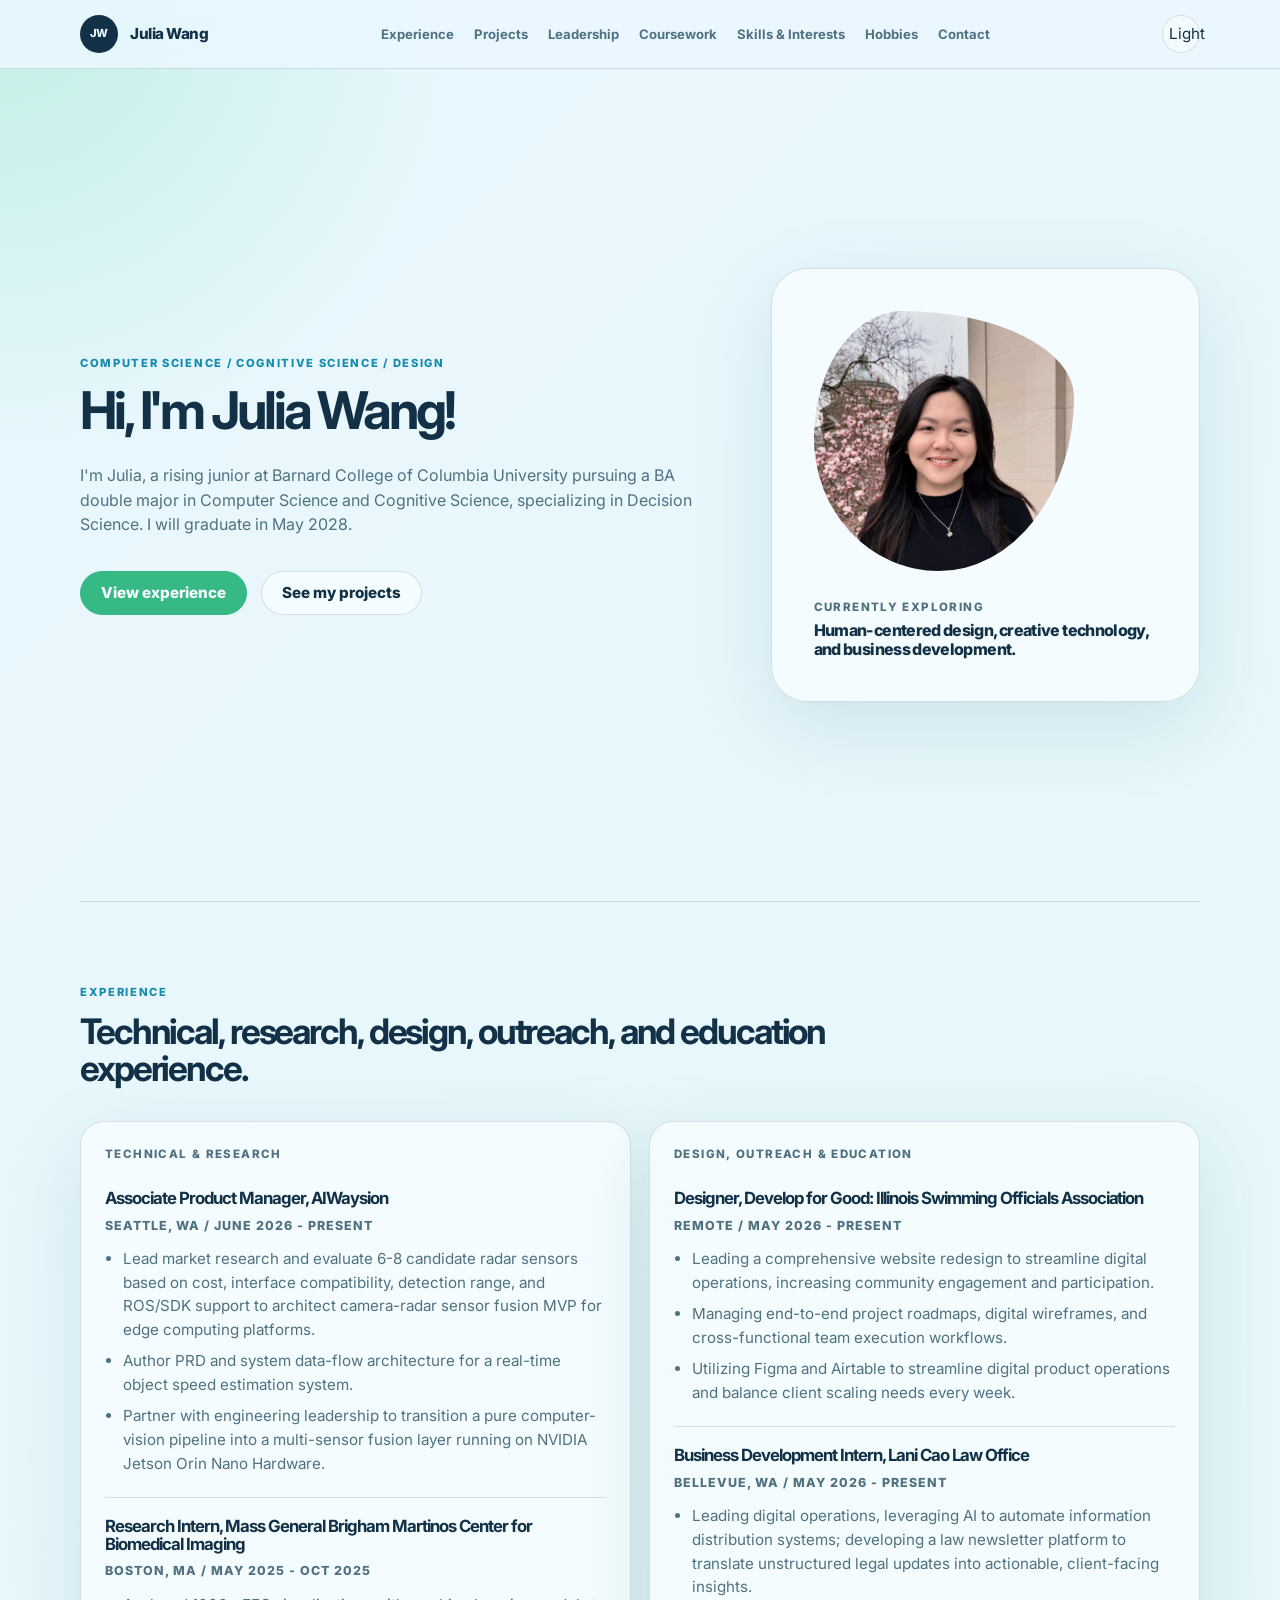
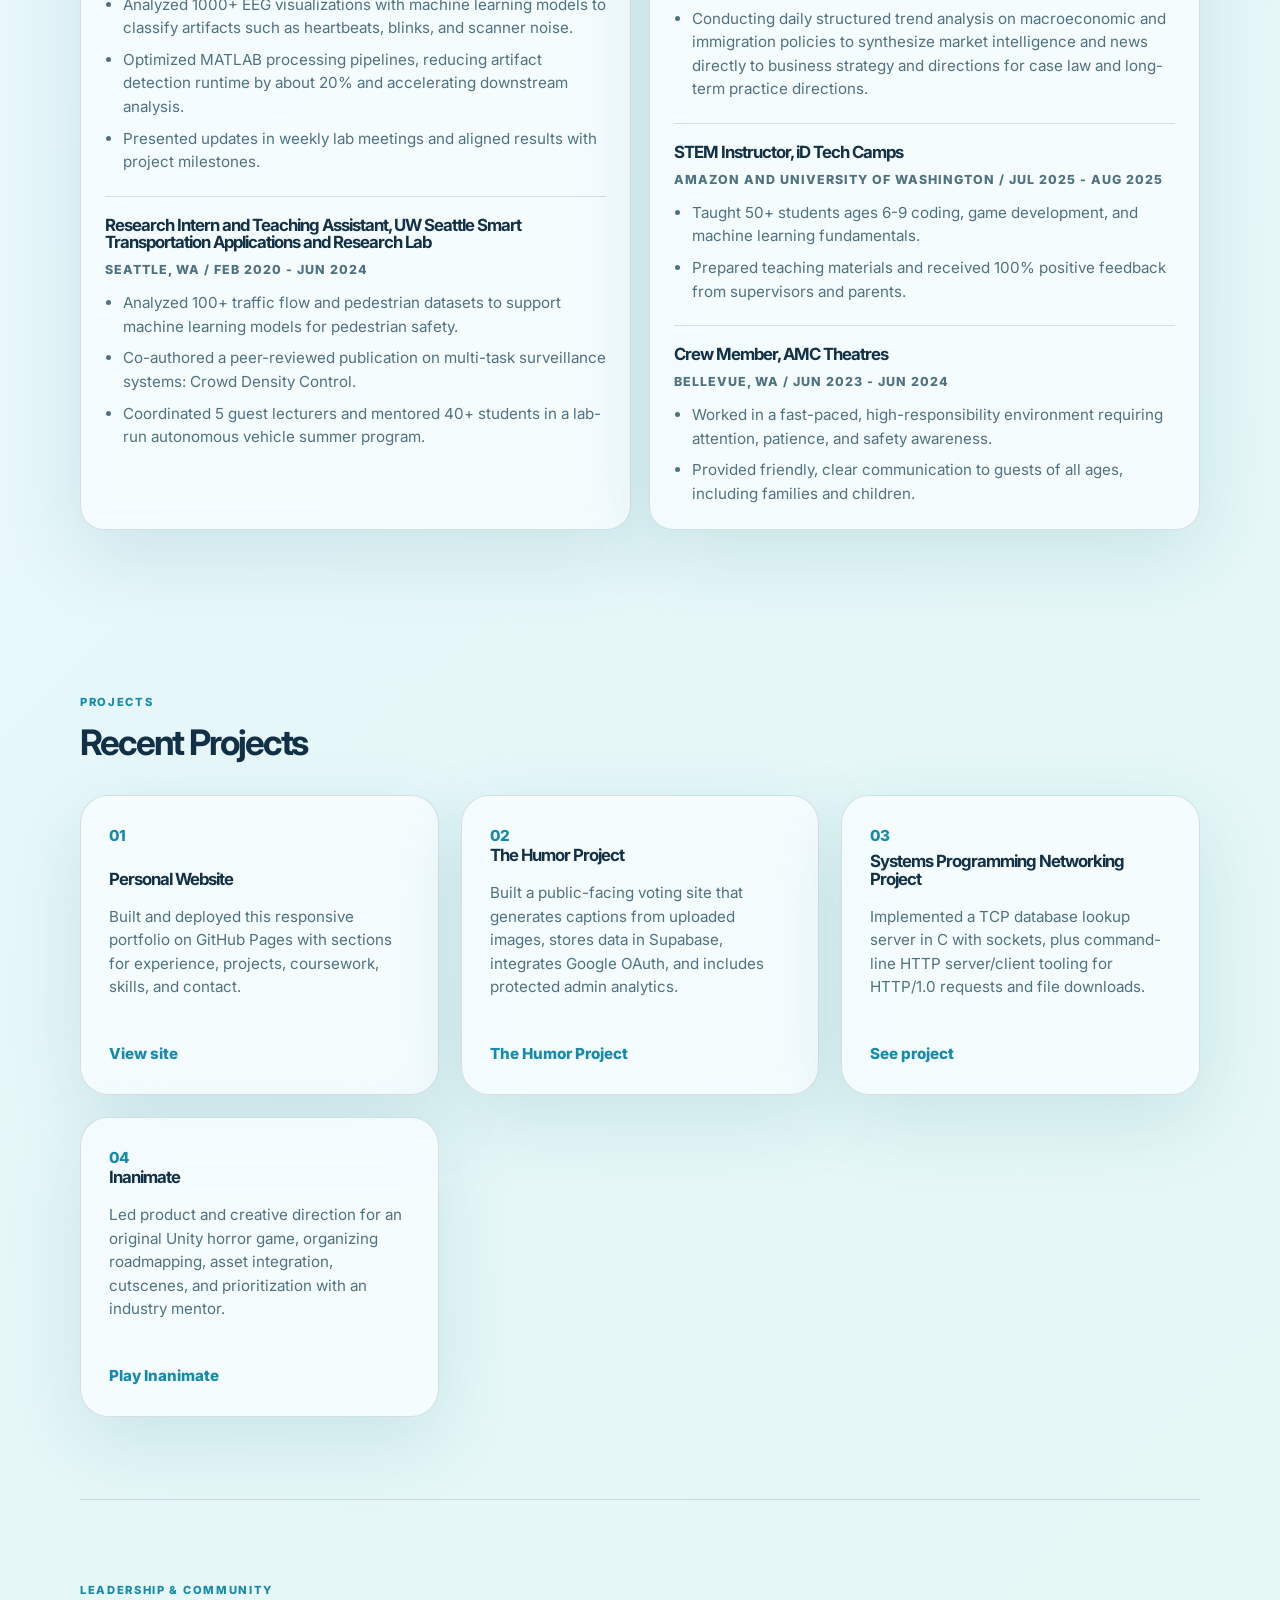
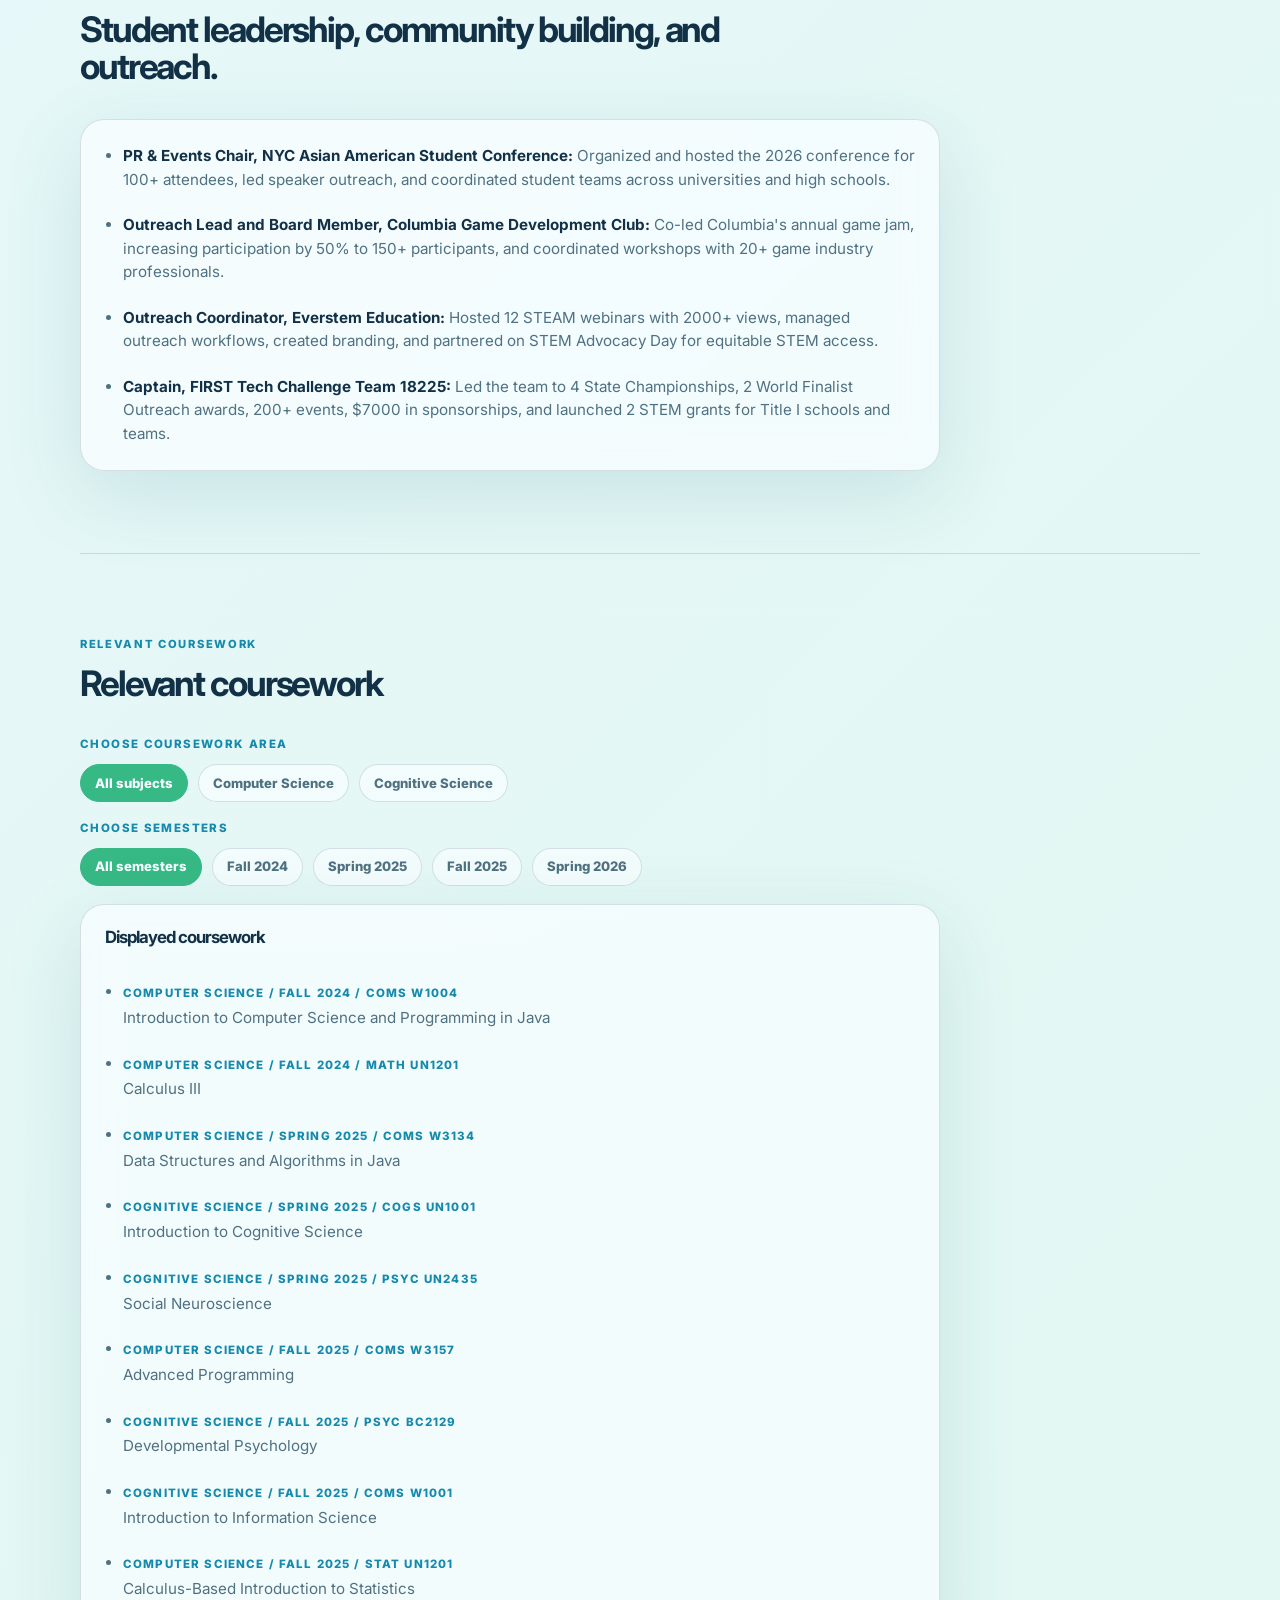
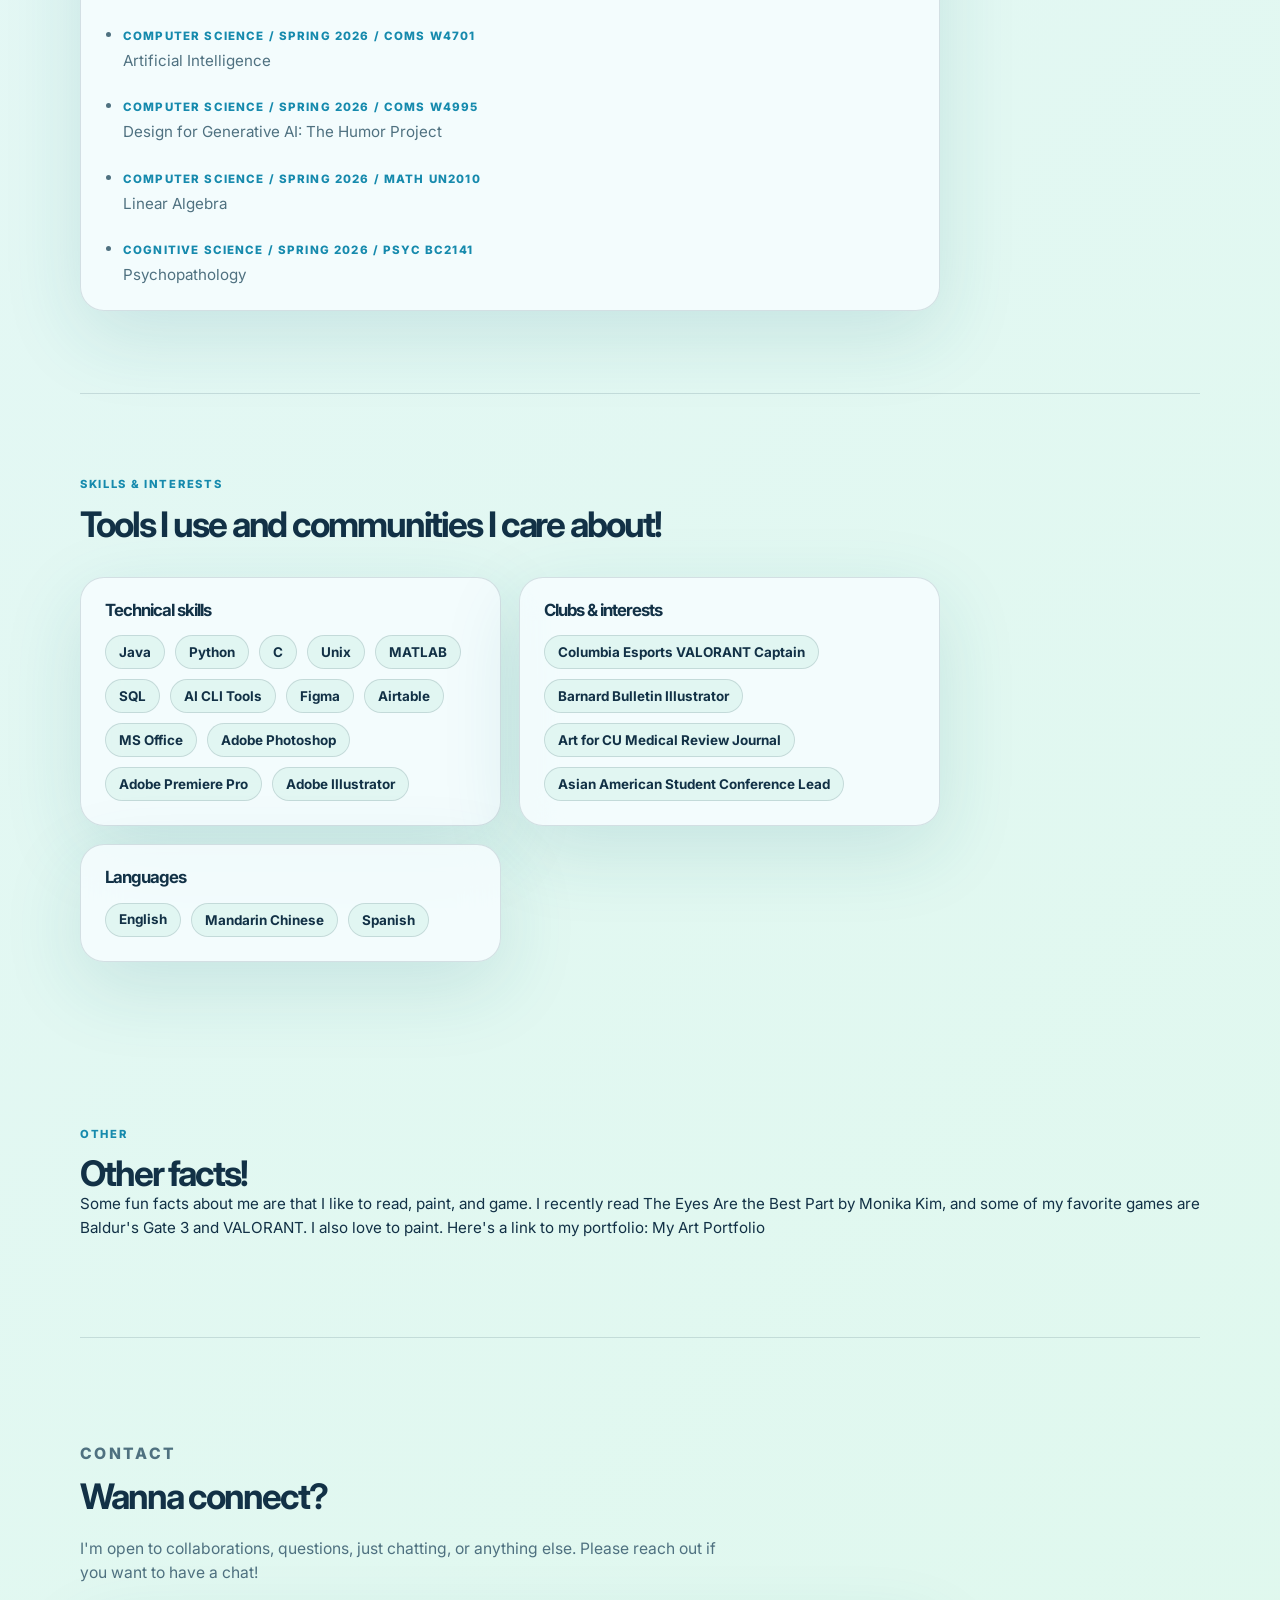
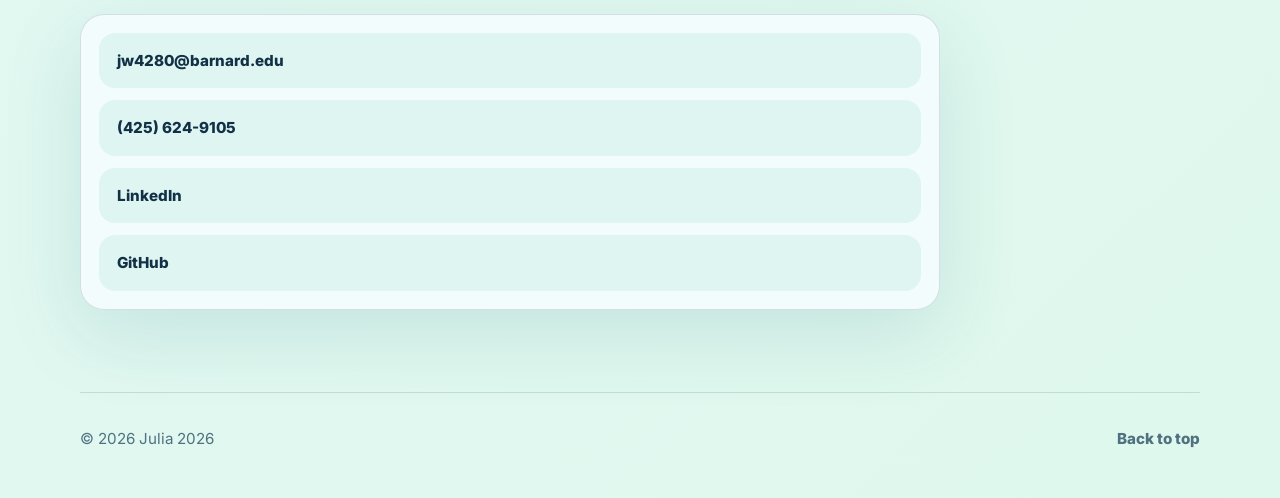
==== commit e88e37c2: "remove curly" ====
--- a/index.html
+++ b/index.html
@@ -74,7 +74,7 @@
             <p class="card-label">Technical &amp; research</p>
             <div class="resume-entry">
               <h3>Associate Product Manager, AIWaysion</h3>
-              <p class="resume-meta">Seattle, WA / June 2026 - Present}</p>
+              <p class="resume-meta">Seattle, WA / June 2026 - Present</p>
               <ul>
                 <li>Lead market research and evaluate 6-8 candidate radar sensors based on cost, interface compatibility, detection range, and ROS/SDK support to architect camera-radar sensor fusion MVP for edge computing platforms.</li>
                 <li>Author PRD and system data-flow architecture for a real-time object speed estimation system.</li>
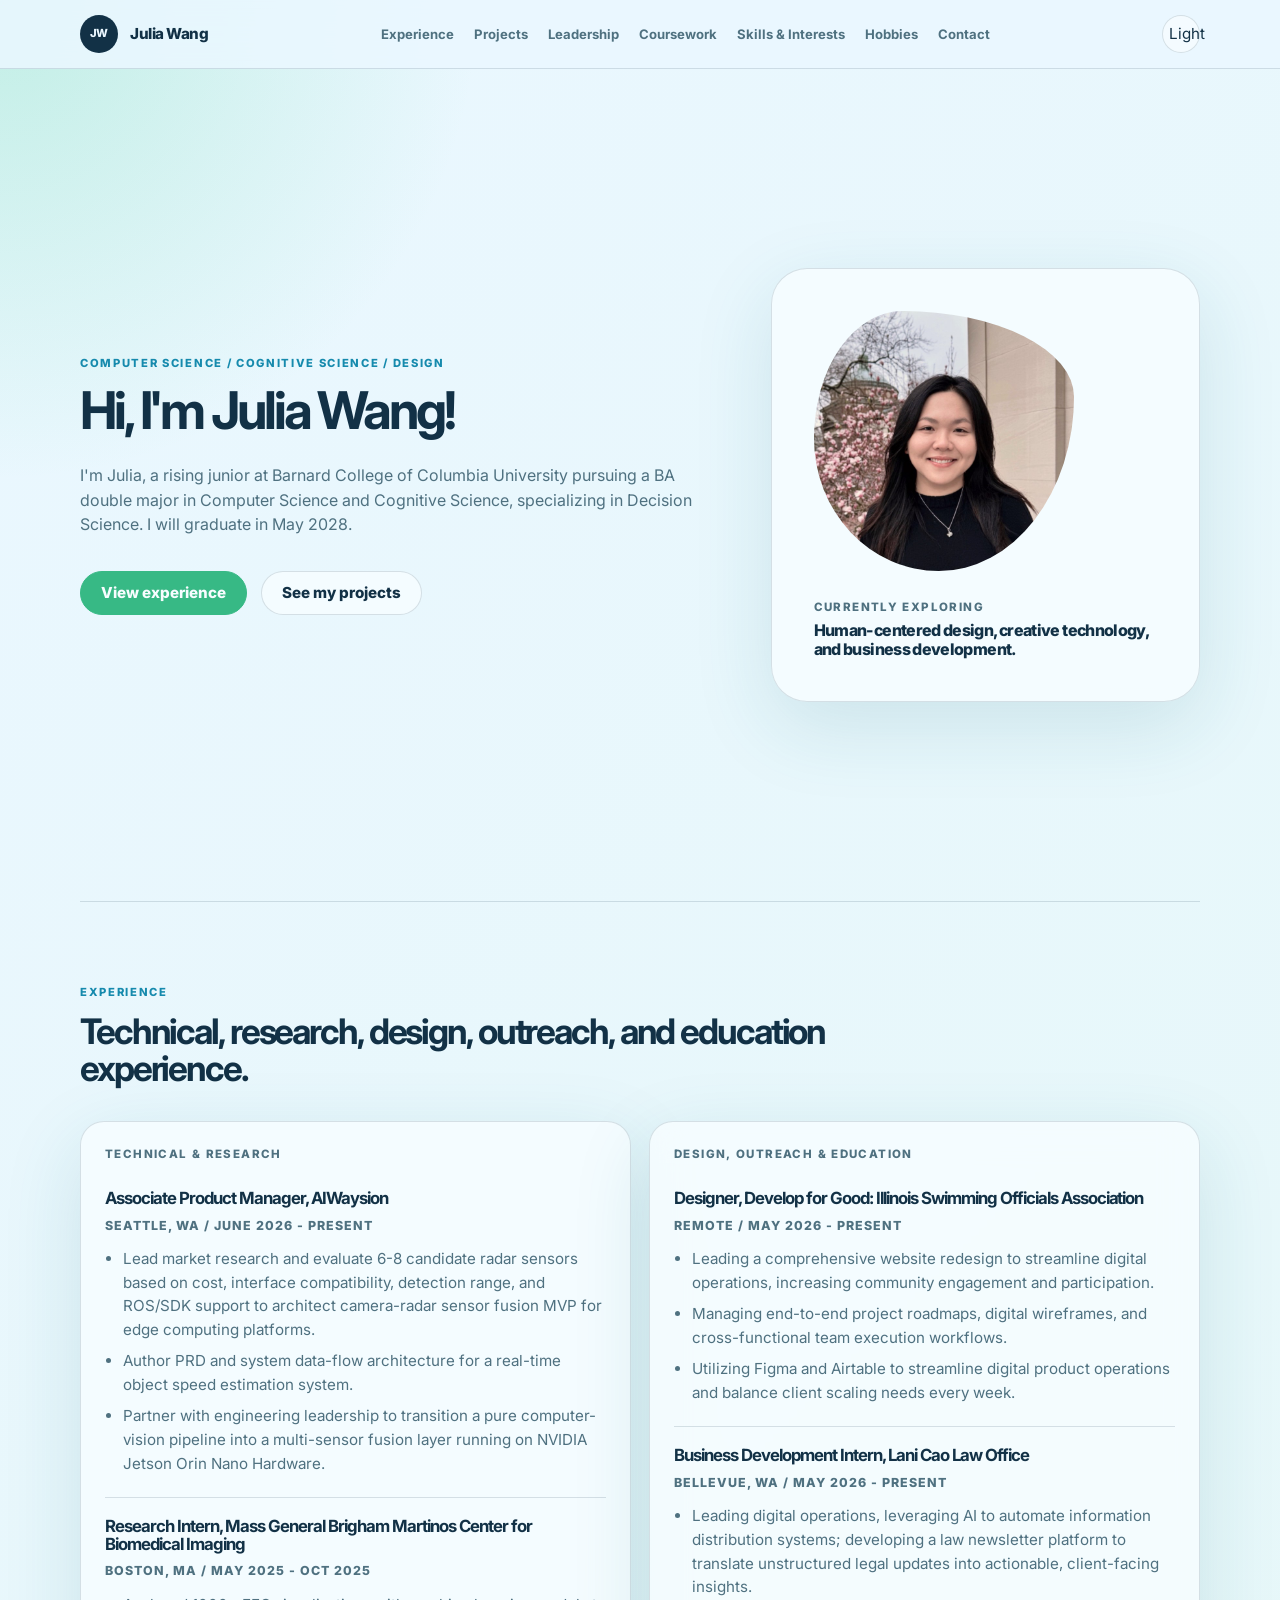
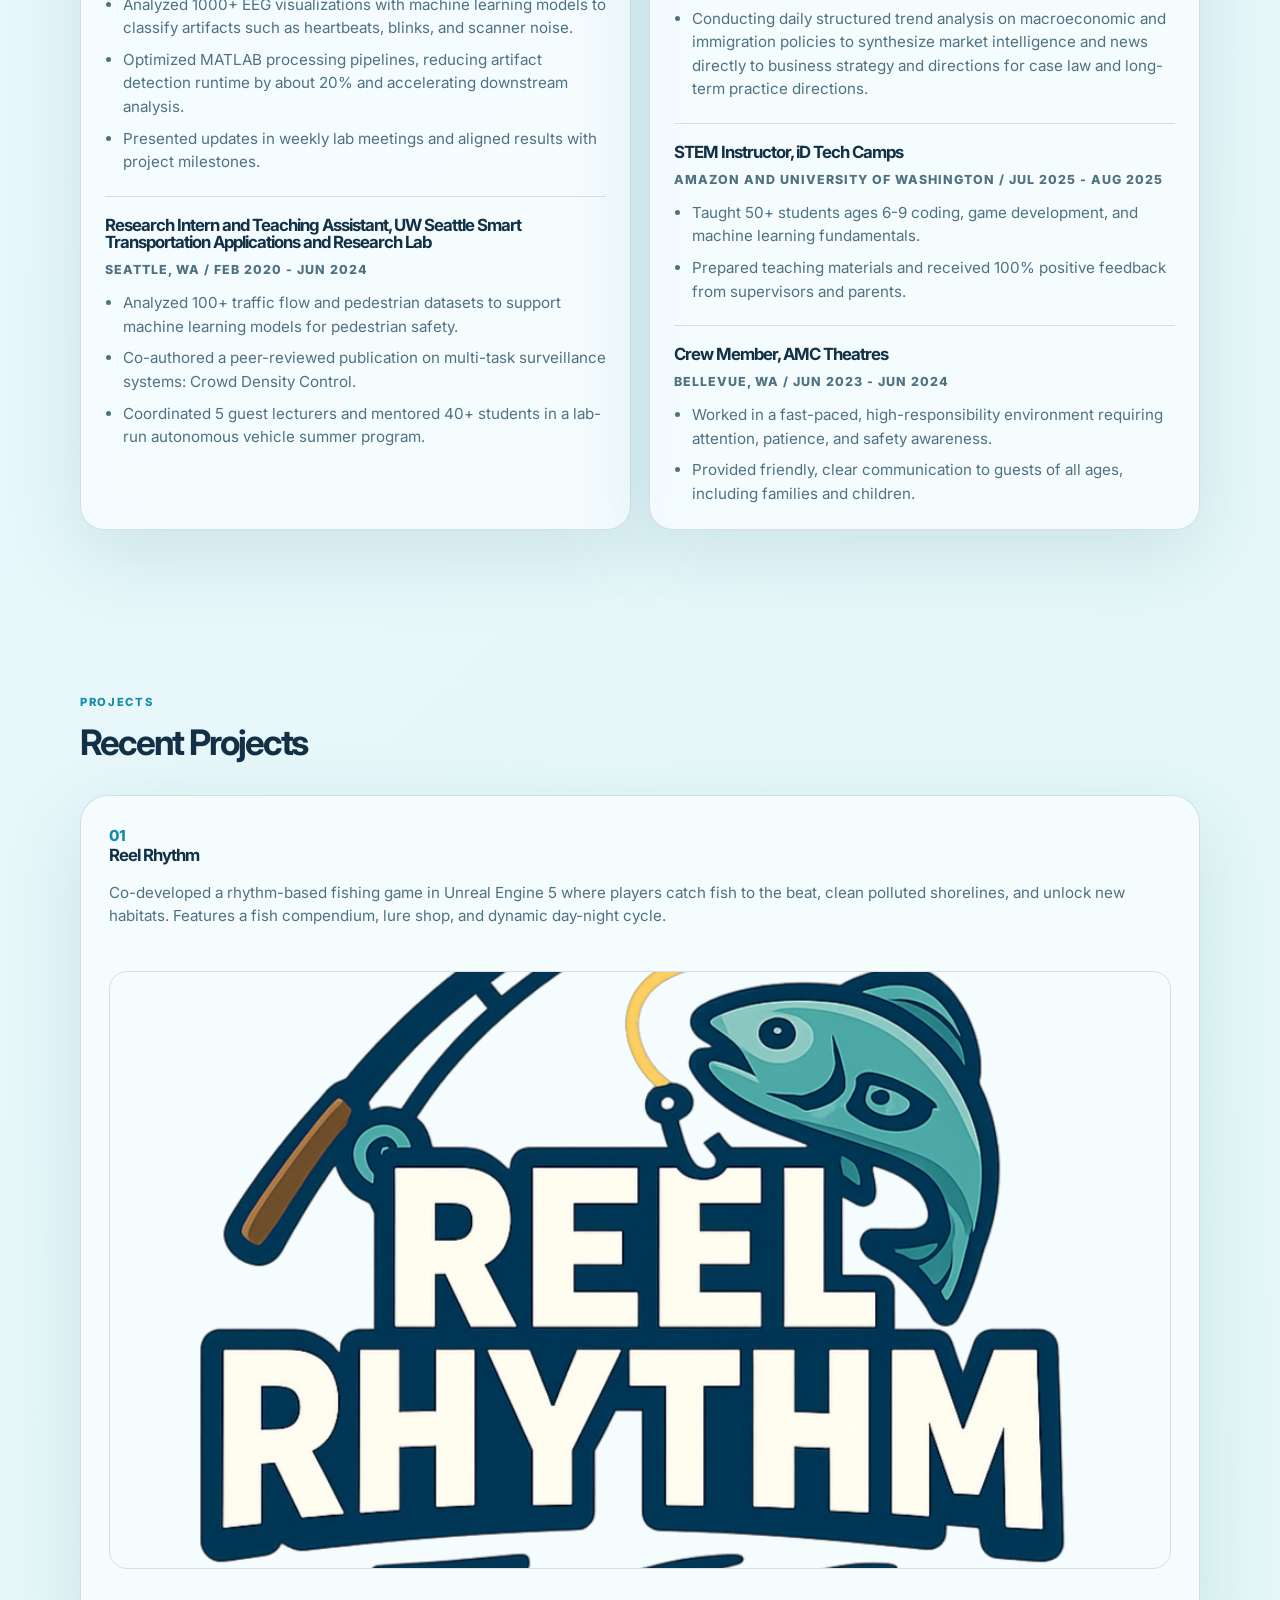
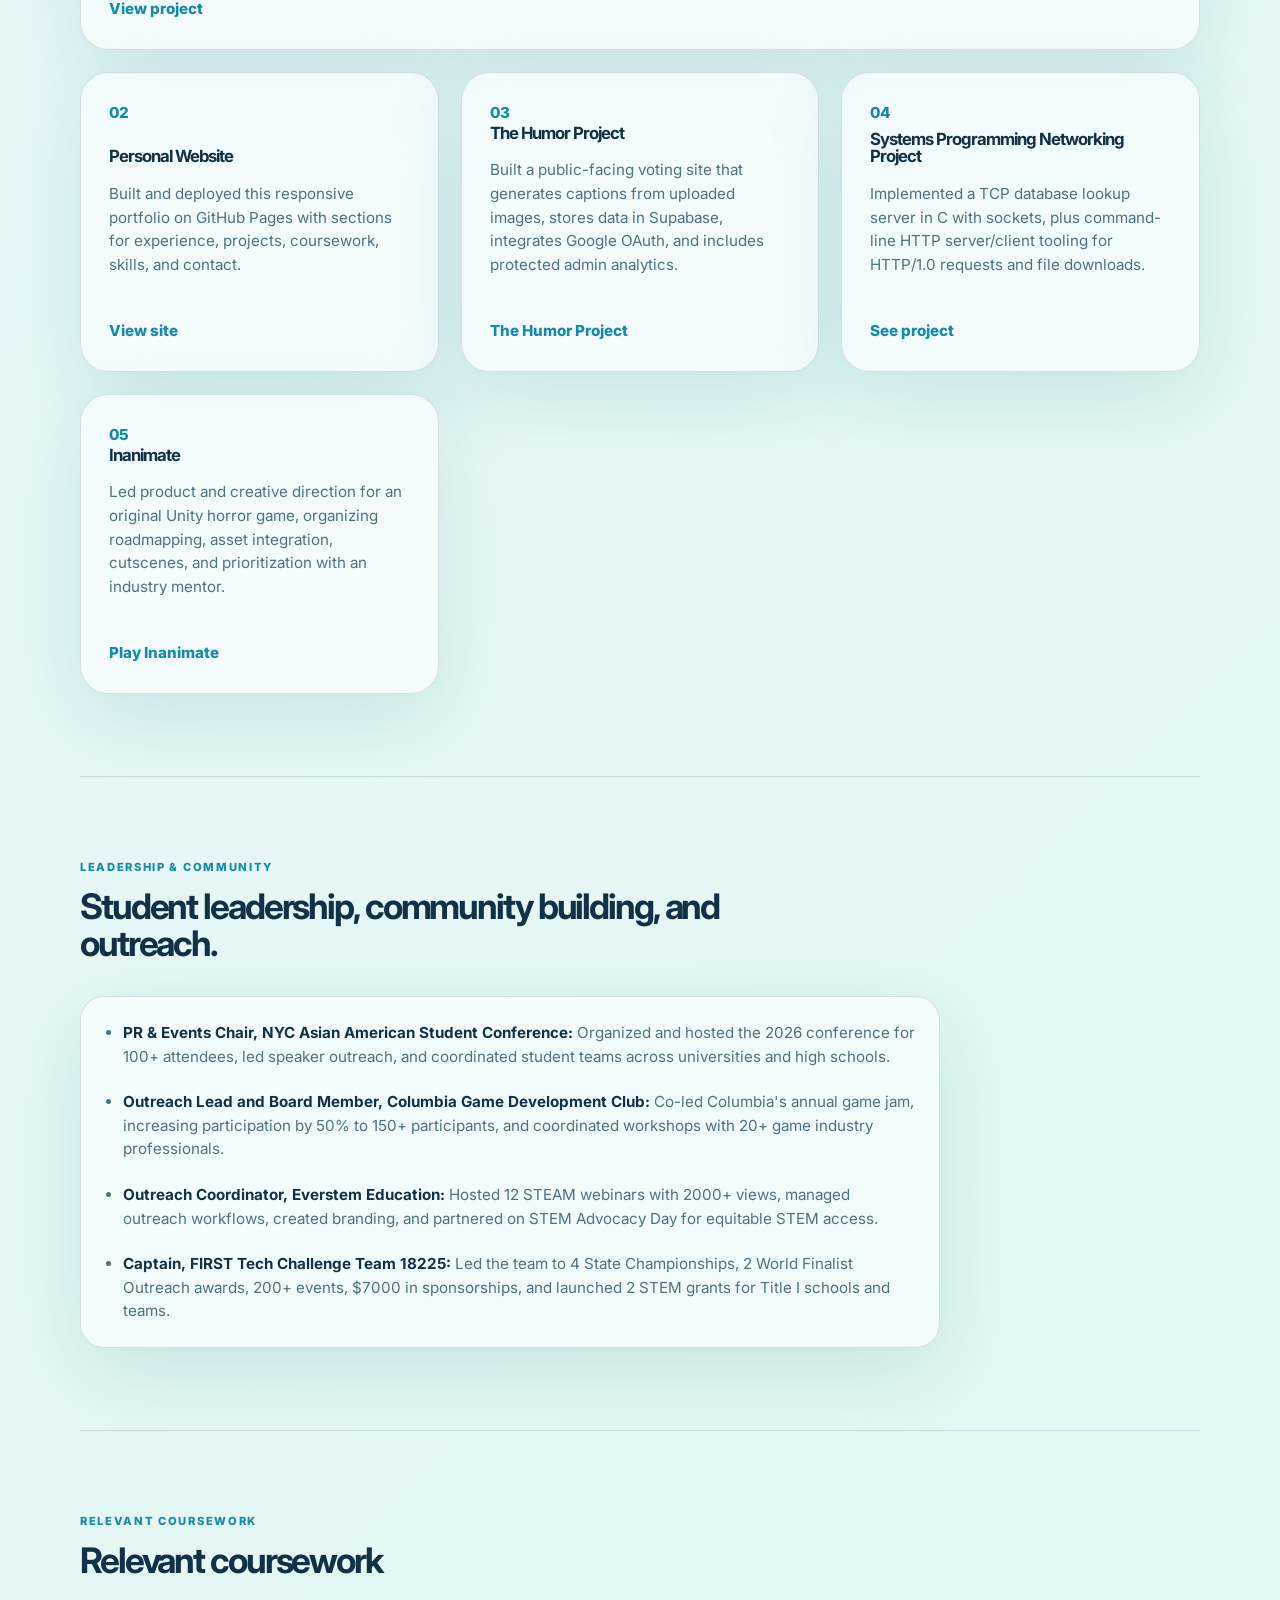
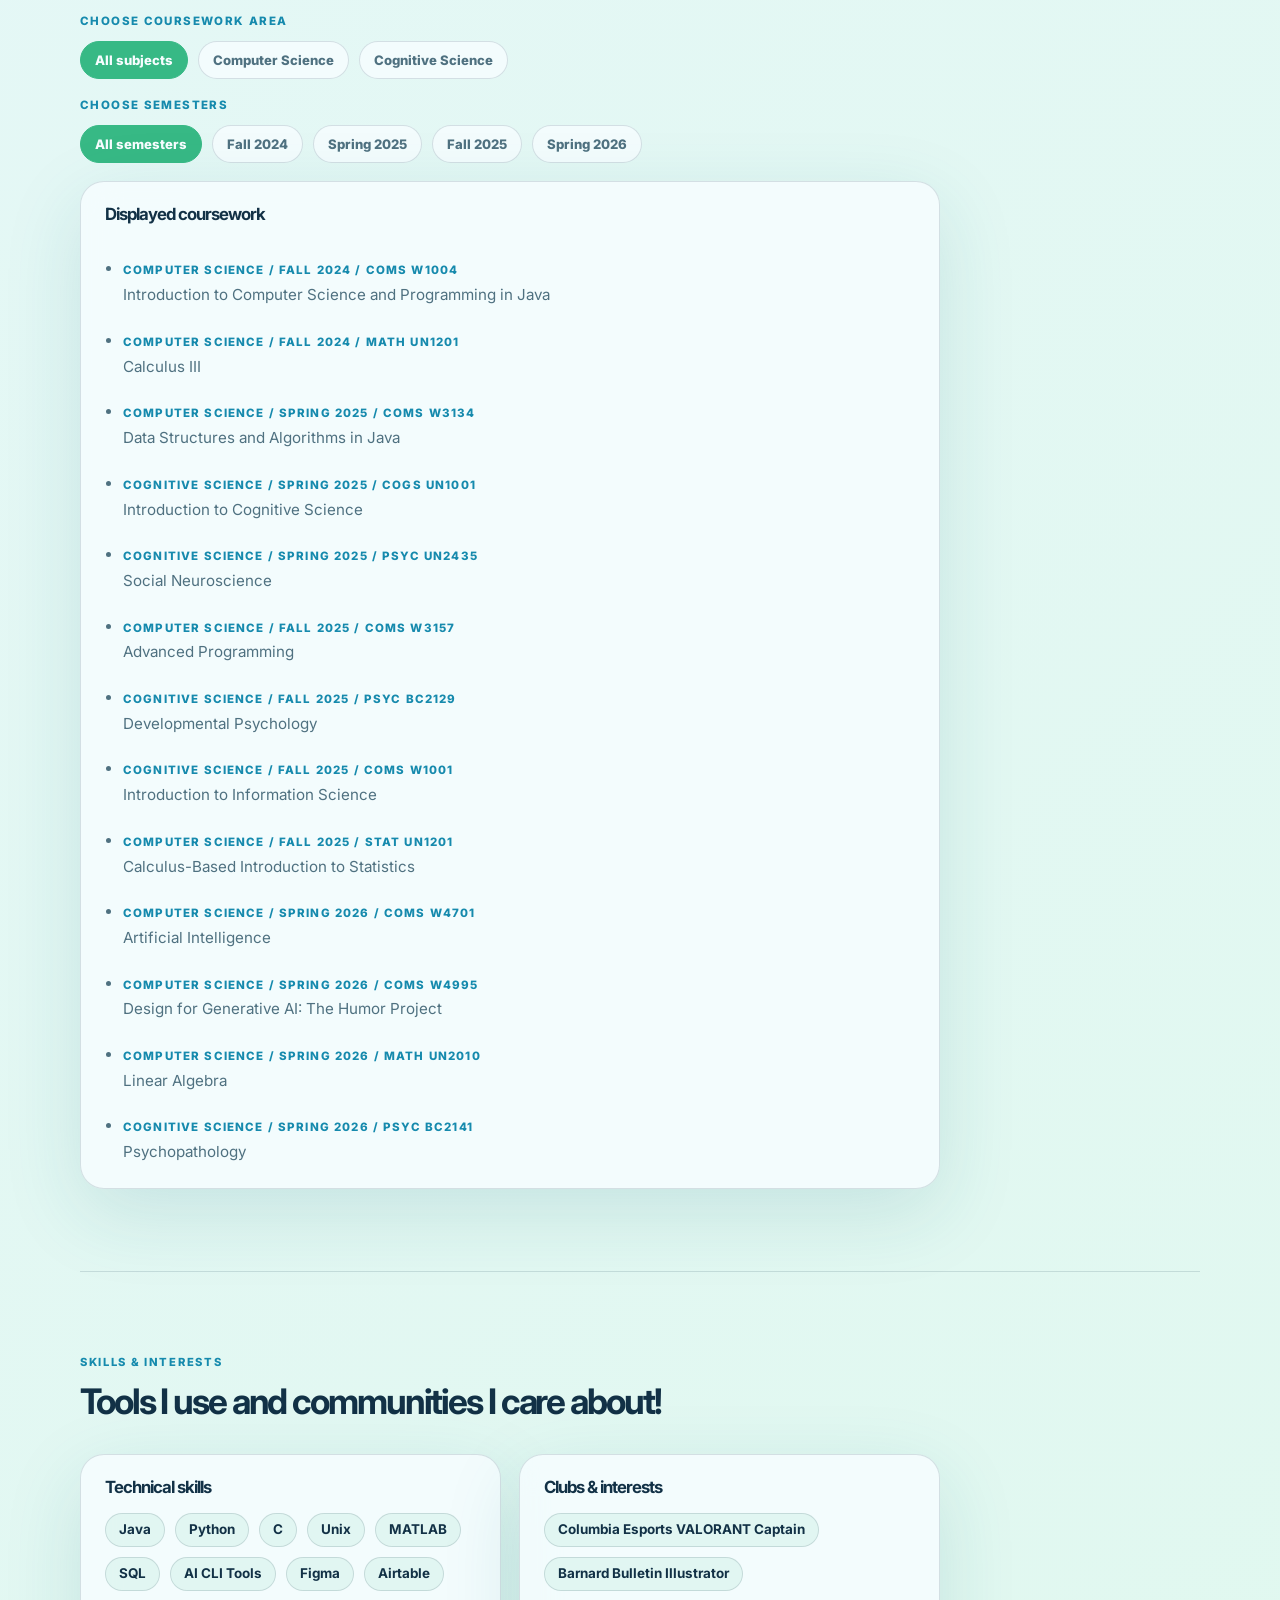
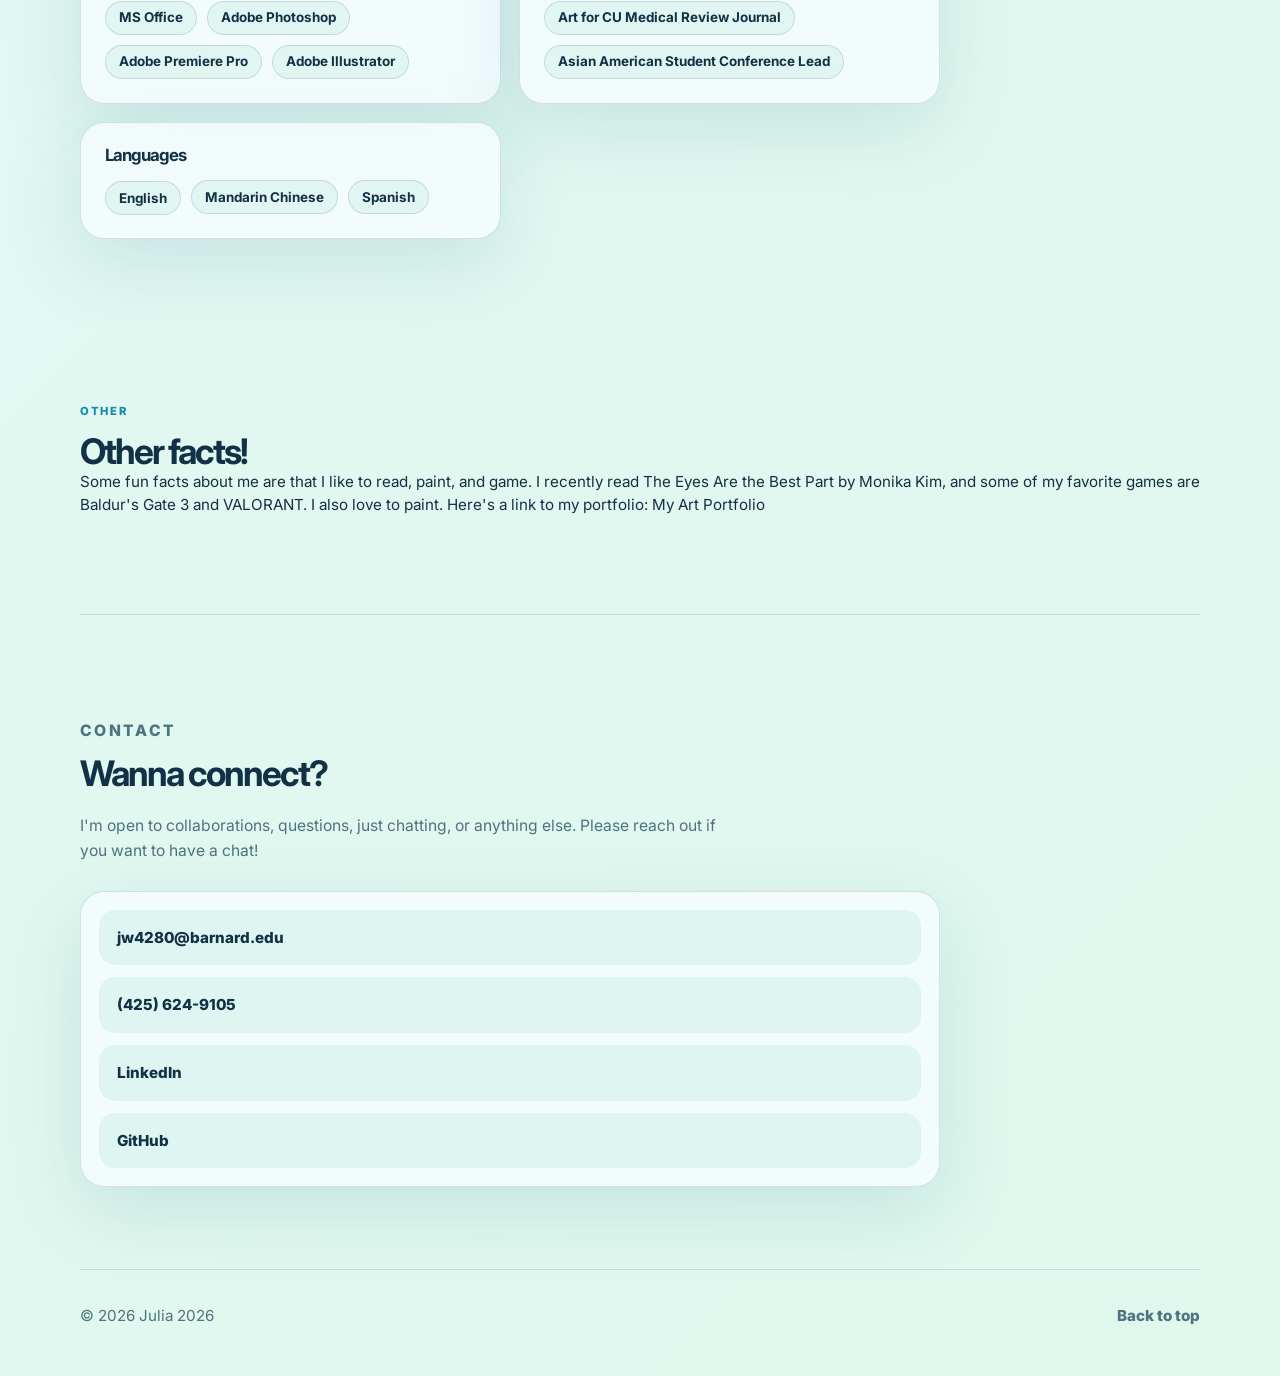
==== commit 0d713bb8: "Add Reel Rhythm project showcase with screenshots and detail page - Add featured Reel Rhythm project" ====
--- a/index.html
+++ b/index.html
@@ -14,7 +14,7 @@
       href="https://fonts.googleapis.com/css2?family=Inter:wght@400;500;600;700;800&display=swap"
       rel="stylesheet"
     >
-    <link rel="stylesheet" href="styles.css?v=resume-content-20260602">
+    <link rel="stylesheet" href="styles.css?v=reel-rhythm-20260706">
   </head>
   <body>
     <header class="site-header">
@@ -146,8 +146,25 @@
           <h2>Recent Projects</h2>
         </div>
         <div class="project-grid">
+          <article class="project-card project-card-featured">
+            <span class="project-number">01</span>
+            <h3>Reel Rhythm</h3>
+            <p>
+              Co-developed a rhythm-based fishing game in Unreal Engine 5 where players catch fish to the beat,
+              clean polluted shorelines, and unlock new habitats. Features a fish compendium, lure shop, and
+              dynamic day-night cycle.
+            </p>
+            <a class="project-card-media" href="projects/reel-rhythm.html" aria-label="View Reel Rhythm project details">
+              <img
+                src="projects/reel-rhythm/images/cover.png"
+                alt="Reel Rhythm game cover showing Jordy fishing at sunset"
+                loading="lazy"
+              >
+            </a>
+            <a href="projects/reel-rhythm.html">View project</a>
+          </article>
           <article class="project-card">
-            <span class="project-number">01</span>
+            <span class="project-number">02</span>
             <h3>Personal Website</h3>
             <p>
               Built and deployed this responsive portfolio on GitHub Pages with sections for experience, projects, coursework, skills, and contact.
@@ -155,7 +172,7 @@
             <a href="https://onethousanddollarbeef.github.io/juliawang/" rel="noreferrer" target="_blank">View site</a>
           </article>
           <article class="project-card">
-            <span class="project-number">02</span>
+            <span class="project-number">03</span>
             <h3>The Humor Project</h3>
             <p>
               Built a public-facing voting site that generates captions from uploaded images, stores data in Supabase, integrates Google OAuth, and includes protected admin analytics.
@@ -163,7 +180,7 @@
             <a href="https://wagyu-is-yum-beta.vercel.app/project1" aria-label="See The Humor Project">The Humor Project</a>
           </article>
           <article class="project-card">
-            <span class="project-number">03</span>
+            <span class="project-number">04</span>
             <h3>Systems Programming Networking Project</h3>
             <p>
               Implemented a TCP database lookup server in C with sockets, plus command-line HTTP server/client tooling for HTTP/1.0 requests and file downloads.
@@ -171,7 +188,7 @@
             <a href="https://gist.github.com/onethousanddollarbeef/0354fa6c9bbed9df6e5aaa978a1051c1" aria-label="Discuss Systems Programming project">See project</a>
           </article>
           <article class="project-card">
-            <span class="project-number">04</span>
+            <span class="project-number">05</span>
             <h3>Inanimate</h3>
             <p>
               Led product and creative direction for an original Unity horror game, organizing roadmapping, asset integration, cutscenes, and prioritization with an industry mentor.
@@ -385,6 +402,6 @@
       <a href="#home">Back to top</a>
     </footer>
 
-    <script src="script.js?v=resume-content-20260602"></script>
+    <script src="script.js?v=reel-rhythm-20260706"></script>
   </body>
 </html>
--- a/styles.css
+++ b/styles.css
@@ -652,6 +652,203 @@
   }
 }
 
+.project-card-featured {
+  grid-column: 1 / -1;
+  min-height: auto;
+}
+
+.project-card-media {
+  display: block;
+  width: 100%;
+  margin: 18px 0 0;
+  overflow: hidden;
+  border-radius: 18px;
+  border: 1px solid var(--line);
+}
+
+.project-card-media img {
+  display: block;
+  width: 100%;
+  aspect-ratio: 16 / 9;
+  object-fit: cover;
+}
+
+.project-detail .section:first-of-type {
+  padding-top: 48px;
+}
+
+.project-hero {
+  display: grid;
+  grid-template-columns: minmax(0, 0.95fr) minmax(300px, 1.05fr);
+  align-items: center;
+  gap: 48px;
+}
+
+.project-hero-media,
+.gallery-item img,
+.project-hero-media img {
+  display: block;
+  width: 100%;
+  border-radius: 24px;
+  border: 1px solid var(--line);
+  box-shadow: var(--shadow);
+}
+
+.project-tags {
+  margin-top: 24px;
+}
+
+.feature-grid {
+  display: grid;
+  grid-template-columns: repeat(3, 1fr);
+  gap: 18px;
+}
+
+.project-gallery {
+  display: grid;
+  grid-template-columns: repeat(2, 1fr);
+  gap: 18px;
+}
+
+.gallery-item {
+  margin: 0;
+}
+
+.gallery-item-wide {
+  grid-column: 1 / -1;
+}
+
+.gallery-trigger {
+  display: block;
+  width: 100%;
+  padding: 0;
+  border: 1px solid var(--line);
+  border-radius: 20px;
+  overflow: hidden;
+  background: var(--card);
+  cursor: pointer;
+  box-shadow: var(--shadow);
+}
+
+.gallery-trigger img {
+  display: block;
+  width: 100%;
+  aspect-ratio: 16 / 9;
+  object-fit: cover;
+  transition: transform 0.25s ease;
+}
+
+.gallery-trigger:hover img {
+  transform: scale(1.02);
+}
+
+.gallery-item figcaption {
+  margin-top: 10px;
+  color: var(--muted);
+  font-size: 0.82rem;
+  font-weight: 700;
+}
+
+.controls-grid {
+  display: grid;
+  grid-template-columns: repeat(4, 1fr);
+  gap: 14px;
+  max-width: 860px;
+}
+
+.control-item {
+  display: grid;
+  gap: 8px;
+  padding: 18px;
+  border: 1px solid var(--line);
+  border-radius: 18px;
+  background: var(--card);
+  text-align: center;
+}
+
+.control-item kbd {
+  display: inline-flex;
+  align-items: center;
+  justify-content: center;
+  min-height: 38px;
+  padding: 0 12px;
+  border: 1px solid var(--line);
+  border-radius: 10px;
+  background: color-mix(in srgb, var(--accent) 12%, transparent);
+  font-family: inherit;
+  font-size: 0.82rem;
+  font-weight: 800;
+}
+
+.control-item span {
+  color: var(--muted);
+  font-size: 0.84rem;
+  font-weight: 700;
+}
+
+.lightbox {
+  width: min(1100px, calc(100% - 32px));
+  max-height: calc(100vh - 32px);
+  padding: 0;
+  border: 1px solid var(--line);
+  border-radius: 24px;
+  background: var(--card);
+  color: var(--text);
+  box-shadow: var(--shadow);
+}
+
+.lightbox::backdrop {
+  background: rgba(7, 29, 43, 0.72);
+  backdrop-filter: blur(8px);
+}
+
+.lightbox figure {
+  margin: 0;
+}
+
+.lightbox img {
+  display: block;
+  width: 100%;
+  max-height: calc(100vh - 120px);
+  object-fit: contain;
+  border-radius: 24px 24px 0 0;
+}
+
+.lightbox figcaption {
+  padding: 14px 18px 18px;
+  color: var(--muted);
+  font-weight: 700;
+}
+
+.lightbox-close {
+  position: absolute;
+  top: 12px;
+  right: 12px;
+  z-index: 1;
+  width: 40px;
+  height: 40px;
+  border: 1px solid var(--line);
+  border-radius: 50%;
+  background: var(--card);
+  color: var(--text);
+  cursor: pointer;
+  font-size: 1.4rem;
+  line-height: 1;
+}
+
+@media (max-width: 840px) {
+  .project-hero,
+  .feature-grid,
+  .project-gallery,
+  .controls-grid {
+    grid-template-columns: 1fr;
+  }
+
+  .gallery-item-wide {
+    grid-column: auto;
+  }
+}
+
 @media (max-width: 560px) {
   .nav,
   .section,
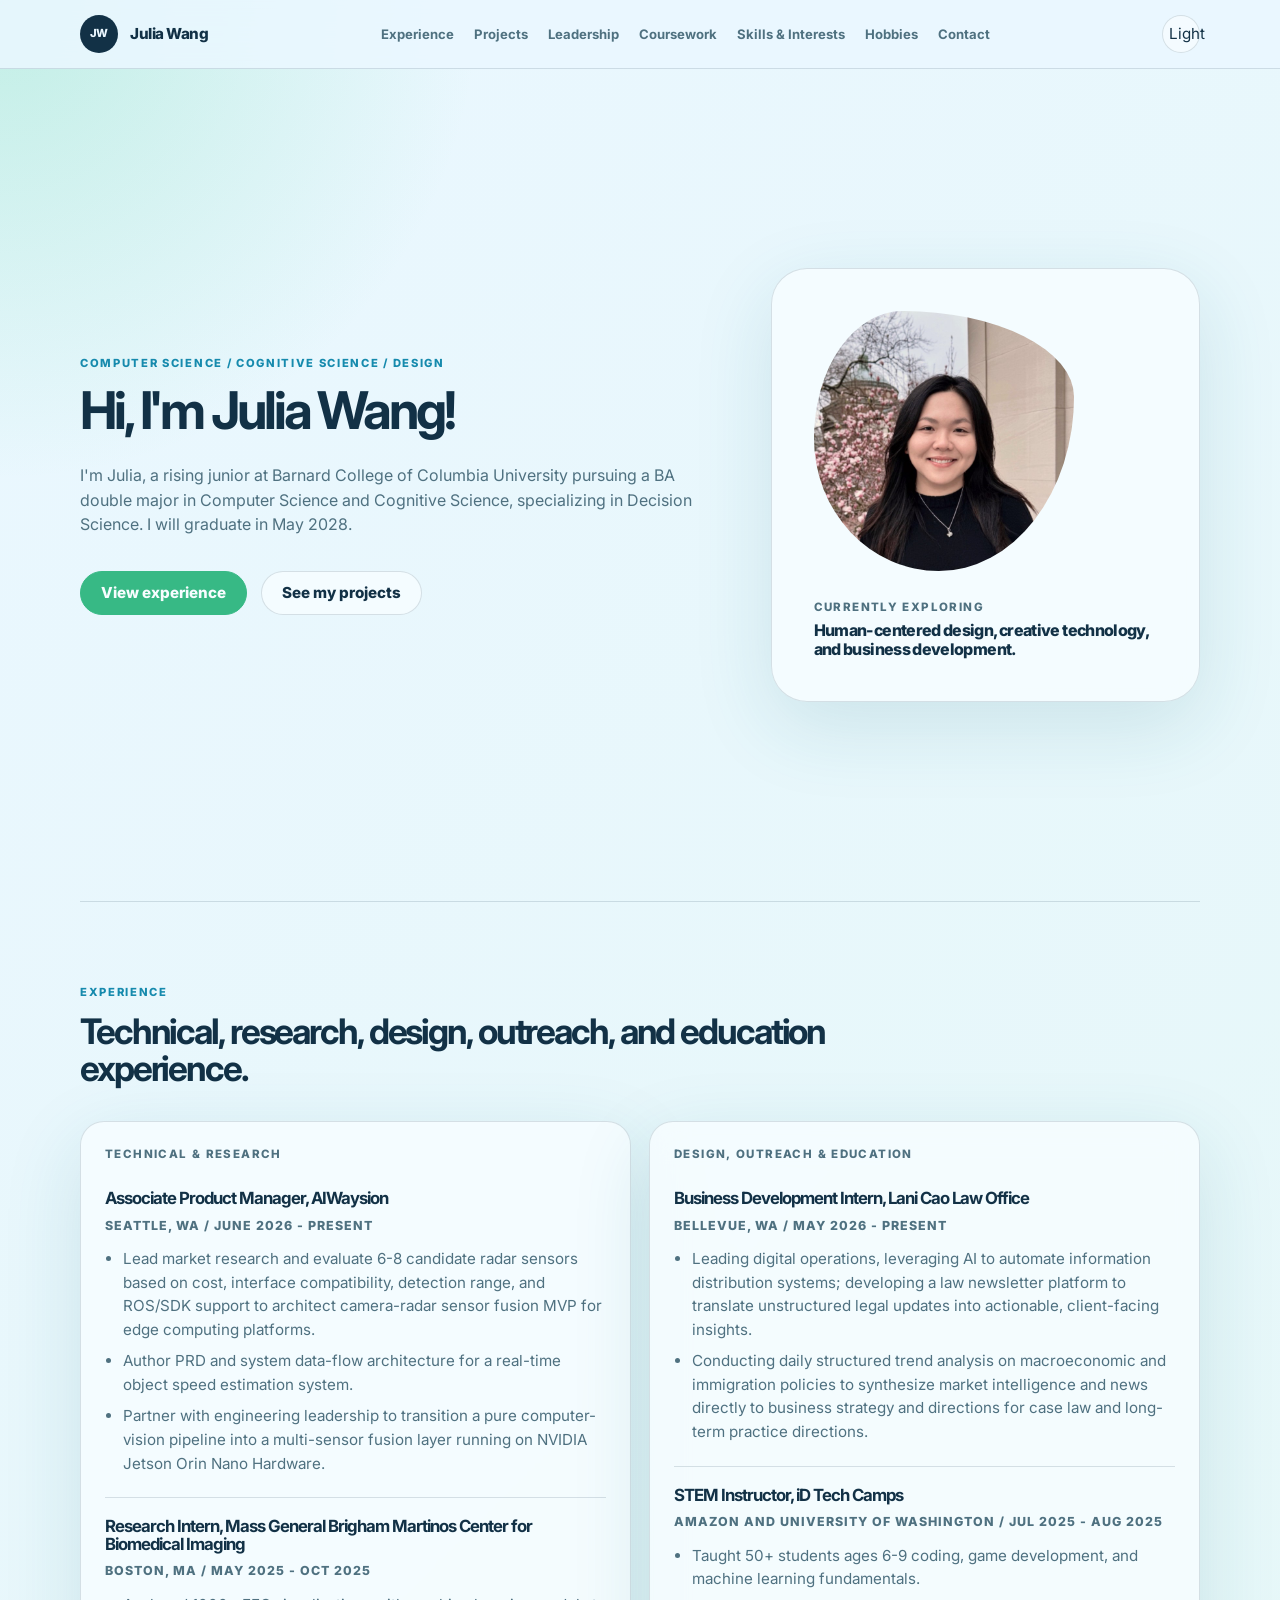
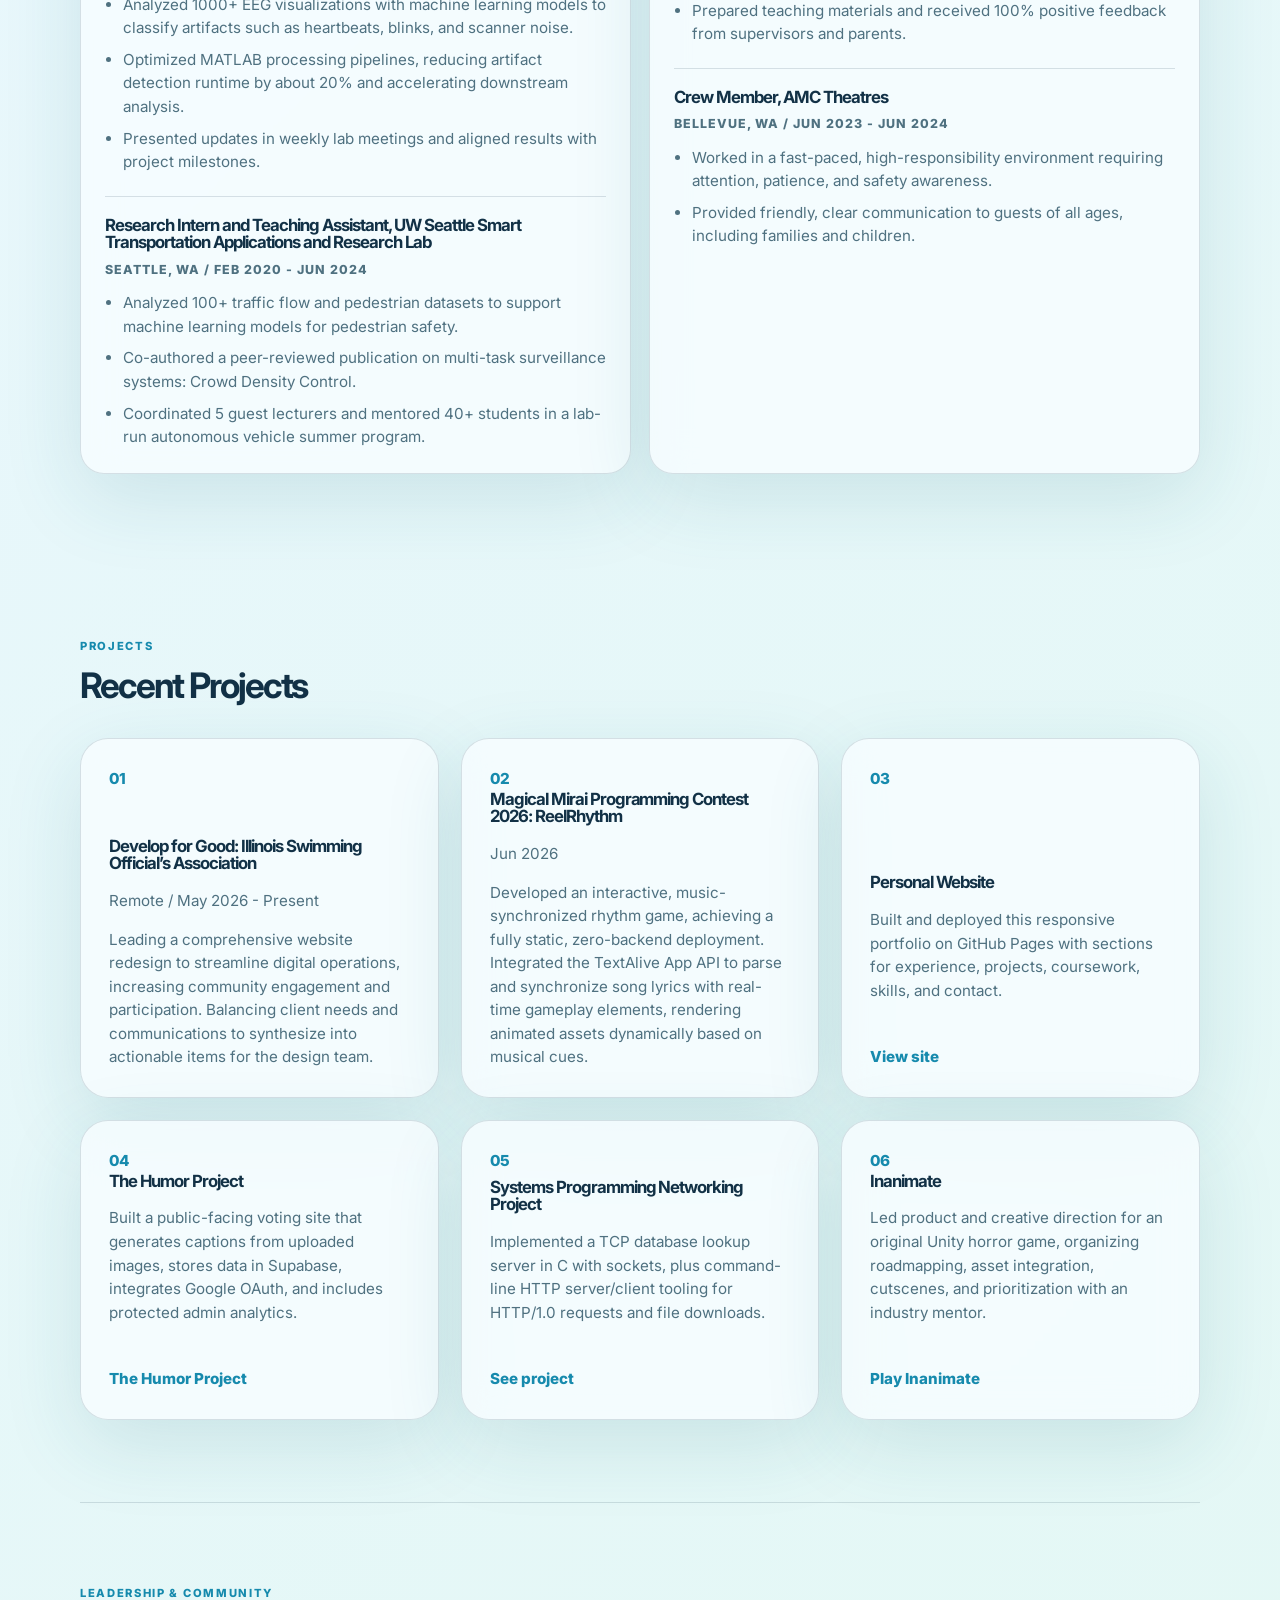
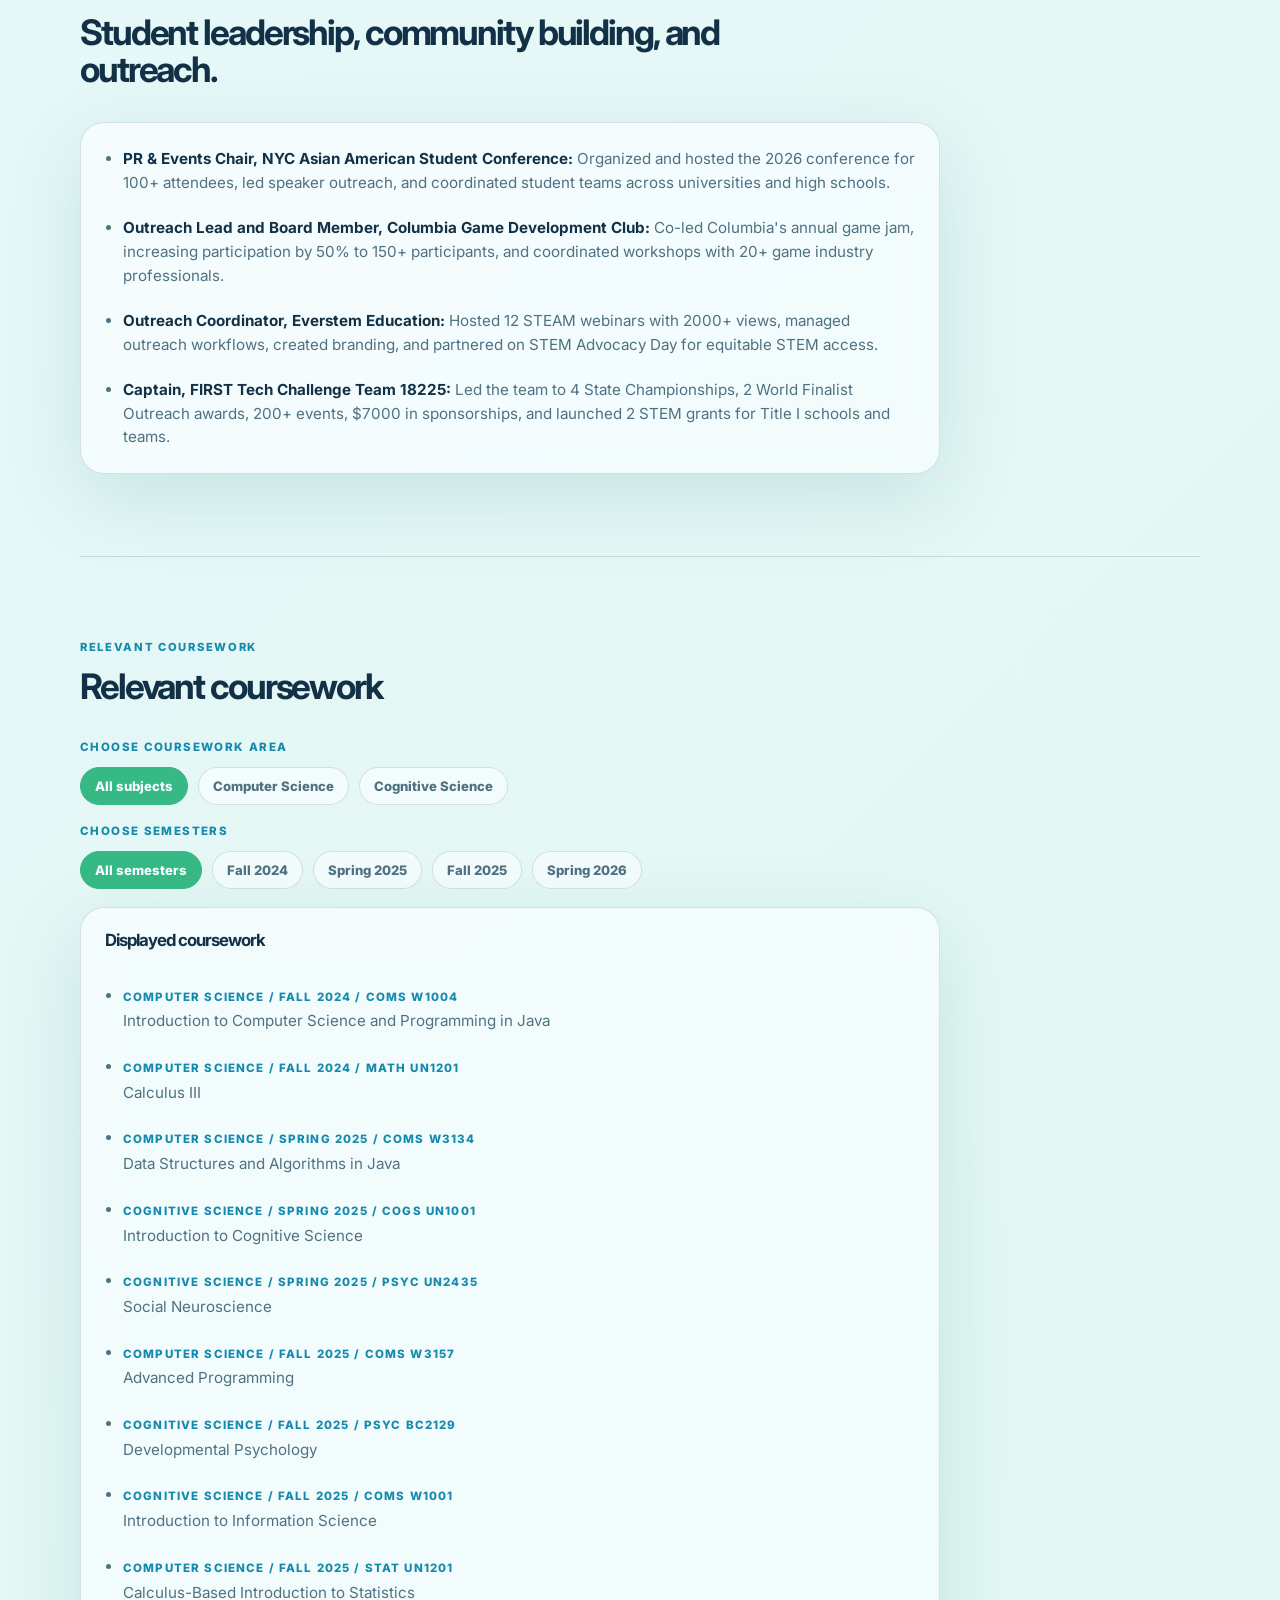
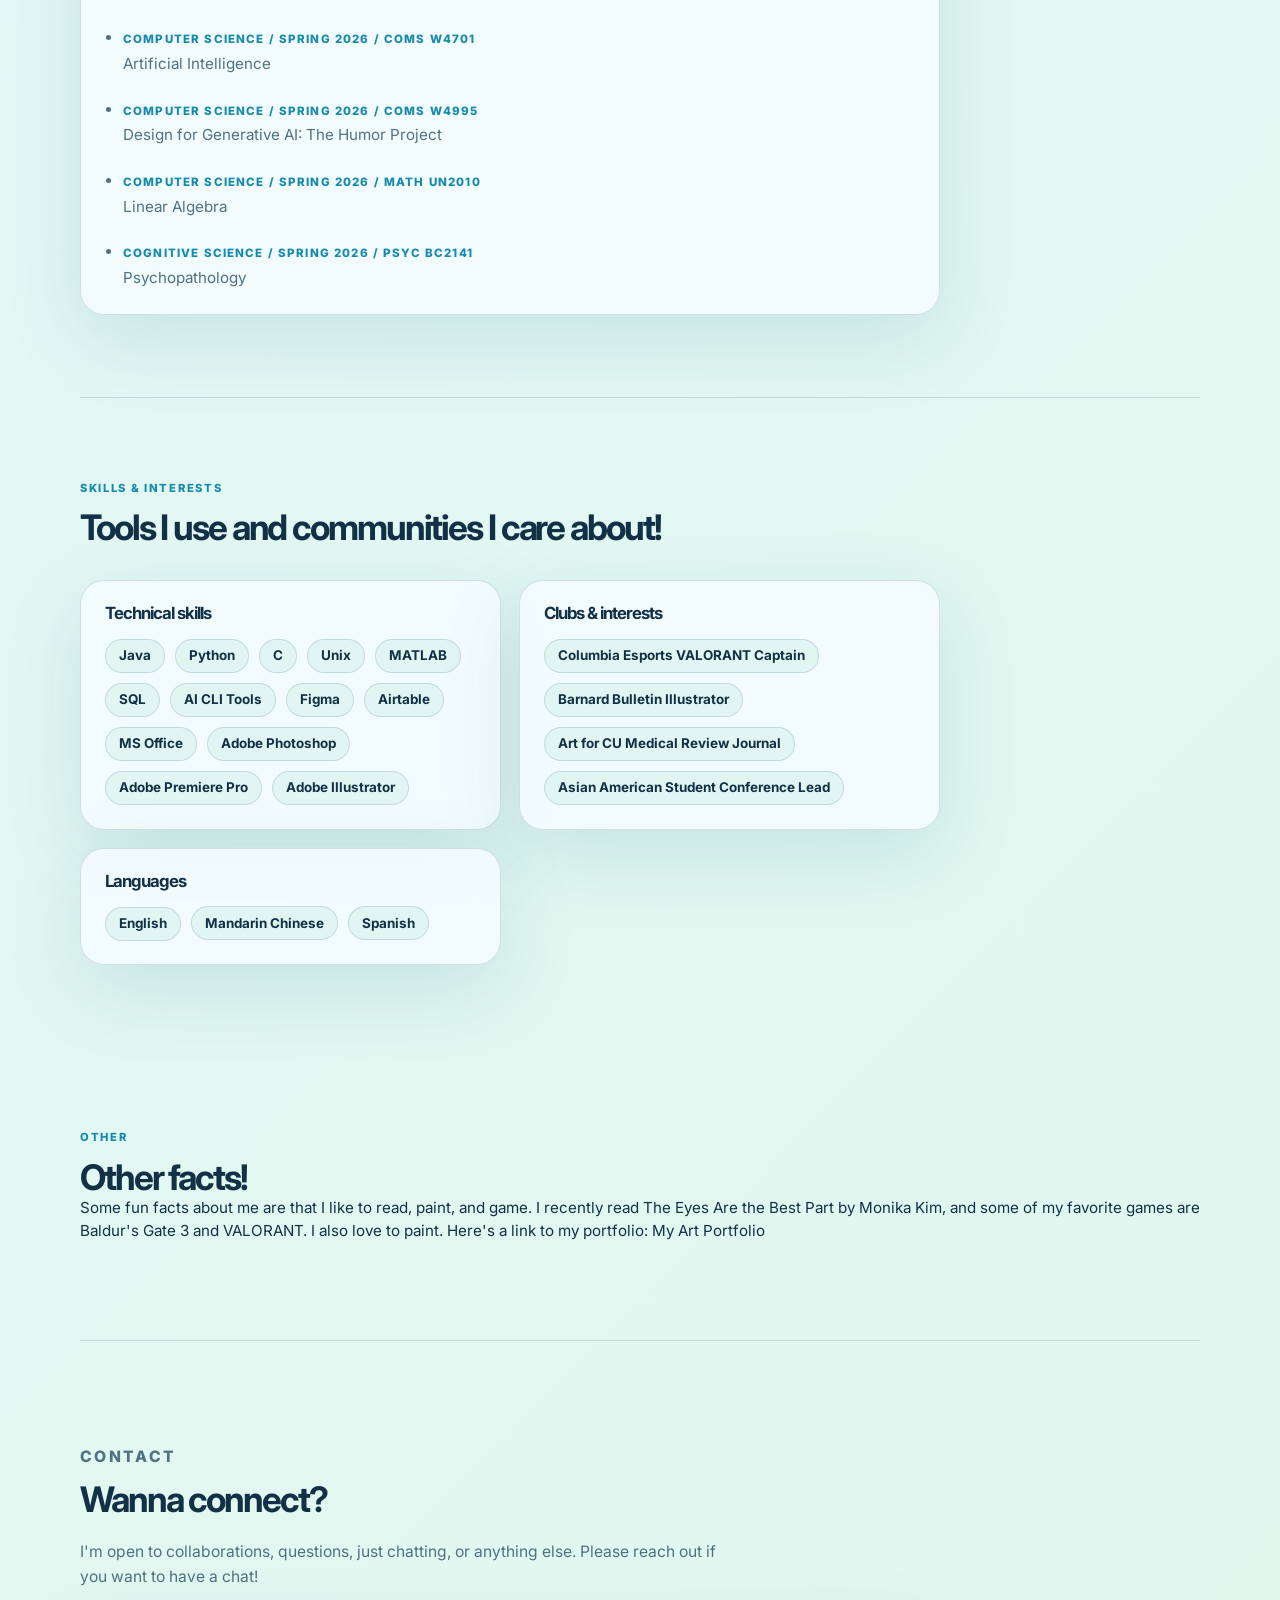
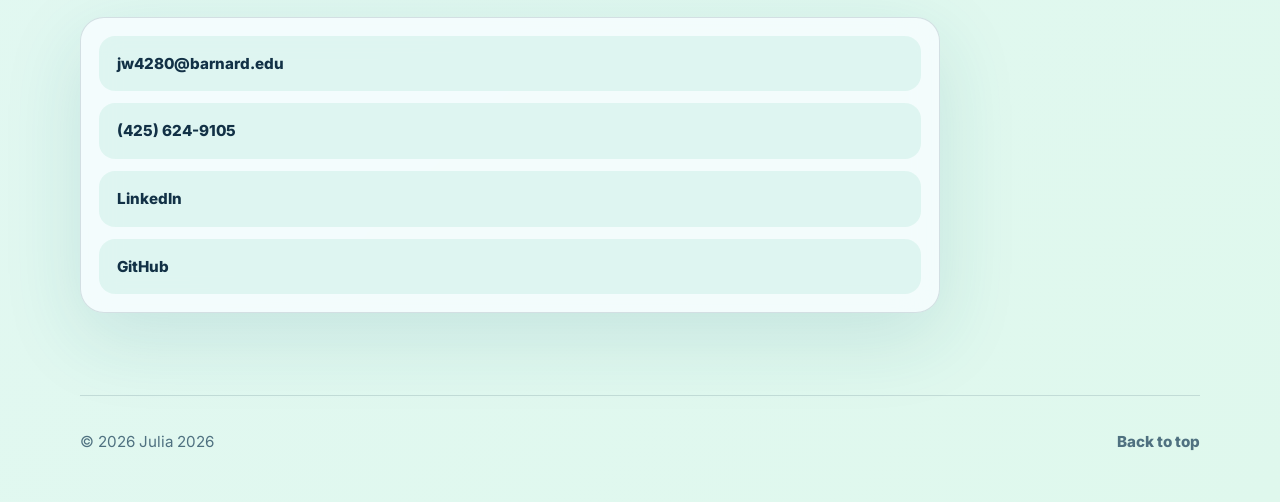
==== commit 80ad8cb6: "Move current work into projects Co-authored-by: Julia Wang <onethousanddollarbeef@users.noreply.gith" ====
--- a/index.html
+++ b/index.html
@@ -14,7 +14,7 @@
       href="https://fonts.googleapis.com/css2?family=Inter:wght@400;500;600;700;800&display=swap"
       rel="stylesheet"
     >
-    <link rel="stylesheet" href="styles.css?v=reel-rhythm-20260706">
+    <link rel="stylesheet" href="styles.css?v=resume-content-20260602">
   </head>
   <body>
     <header class="site-header">
@@ -104,15 +104,6 @@
           <article class="info-card resume-card">
             <p class="card-label">Design, outreach &amp; education</p>
             <div class="resume-entry">
-              <h3>Designer, Develop for Good: Illinois Swimming Officials Association</h3>
-              <p class="resume-meta">Remote / May 2026 - Present</p>
-              <ul>
-                <li>Leading a comprehensive website redesign to streamline digital operations, increasing community engagement and participation.</li>
-                <li>Managing end-to-end project roadmaps, digital wireframes, and cross-functional team execution workflows.</li>
-                <li>Utilizing Figma and Airtable to streamline digital product operations and balance client scaling needs every week.</li>
-              </ul>
-            </div>
-            <div class="resume-entry">
               <h3>Business Development Intern, Lani Cao Law Office</h3>
               <p class="resume-meta">Bellevue, WA / May 2026 - Present</p>
               <ul>
@@ -146,25 +137,24 @@
           <h2>Recent Projects</h2>
         </div>
         <div class="project-grid">
-          <article class="project-card project-card-featured">
+          <article class="project-card">
             <span class="project-number">01</span>
-            <h3>Reel Rhythm</h3>
-            <p>
-              Co-developed a rhythm-based fishing game in Unreal Engine 5 where players catch fish to the beat,
-              clean polluted shorelines, and unlock new habitats. Features a fish compendium, lure shop, and
-              dynamic day-night cycle.
-            </p>
-            <a class="project-card-media" href="projects/reel-rhythm.html" aria-label="View Reel Rhythm project details">
-              <img
-                src="projects/reel-rhythm/images/cover.png"
-                alt="Reel Rhythm game cover showing Jordy fishing at sunset"
-                loading="lazy"
-              >
-            </a>
-            <a href="projects/reel-rhythm.html">View project</a>
+            <h3>Develop for Good: Illinois Swimming Official’s Association</h3>
+            <p>Remote / May 2026 - Present</p>
+            <p>
+              Leading a comprehensive website redesign to streamline digital operations, increasing community engagement and participation. Balancing client needs and communications to synthesize into actionable items for the design team.
+            </p>
           </article>
           <article class="project-card">
             <span class="project-number">02</span>
+            <h3>Magical Mirai Programming Contest 2026: ReelRhythm</h3>
+            <p>Jun 2026</p>
+            <p>
+              Developed an interactive, music-synchronized rhythm game, achieving a fully static, zero-backend deployment. Integrated the TextAlive App API to parse and synchronize song lyrics with real-time gameplay elements, rendering animated assets dynamically based on musical cues.
+            </p>
+          </article>
+          <article class="project-card">
+            <span class="project-number">03</span>
             <h3>Personal Website</h3>
             <p>
               Built and deployed this responsive portfolio on GitHub Pages with sections for experience, projects, coursework, skills, and contact.
@@ -172,7 +162,7 @@
             <a href="https://onethousanddollarbeef.github.io/juliawang/" rel="noreferrer" target="_blank">View site</a>
           </article>
           <article class="project-card">
-            <span class="project-number">03</span>
+            <span class="project-number">04</span>
             <h3>The Humor Project</h3>
             <p>
               Built a public-facing voting site that generates captions from uploaded images, stores data in Supabase, integrates Google OAuth, and includes protected admin analytics.
@@ -180,7 +170,7 @@
             <a href="https://wagyu-is-yum-beta.vercel.app/project1" aria-label="See The Humor Project">The Humor Project</a>
           </article>
           <article class="project-card">
-            <span class="project-number">04</span>
+            <span class="project-number">05</span>
             <h3>Systems Programming Networking Project</h3>
             <p>
               Implemented a TCP database lookup server in C with sockets, plus command-line HTTP server/client tooling for HTTP/1.0 requests and file downloads.
@@ -188,7 +178,7 @@
             <a href="https://gist.github.com/onethousanddollarbeef/0354fa6c9bbed9df6e5aaa978a1051c1" aria-label="Discuss Systems Programming project">See project</a>
           </article>
           <article class="project-card">
-            <span class="project-number">05</span>
+            <span class="project-number">06</span>
             <h3>Inanimate</h3>
             <p>
               Led product and creative direction for an original Unity horror game, organizing roadmapping, asset integration, cutscenes, and prioritization with an industry mentor.
@@ -402,6 +392,6 @@
       <a href="#home">Back to top</a>
     </footer>
 
-    <script src="script.js?v=reel-rhythm-20260706"></script>
+    <script src="script.js?v=resume-content-20260602"></script>
   </body>
 </html>
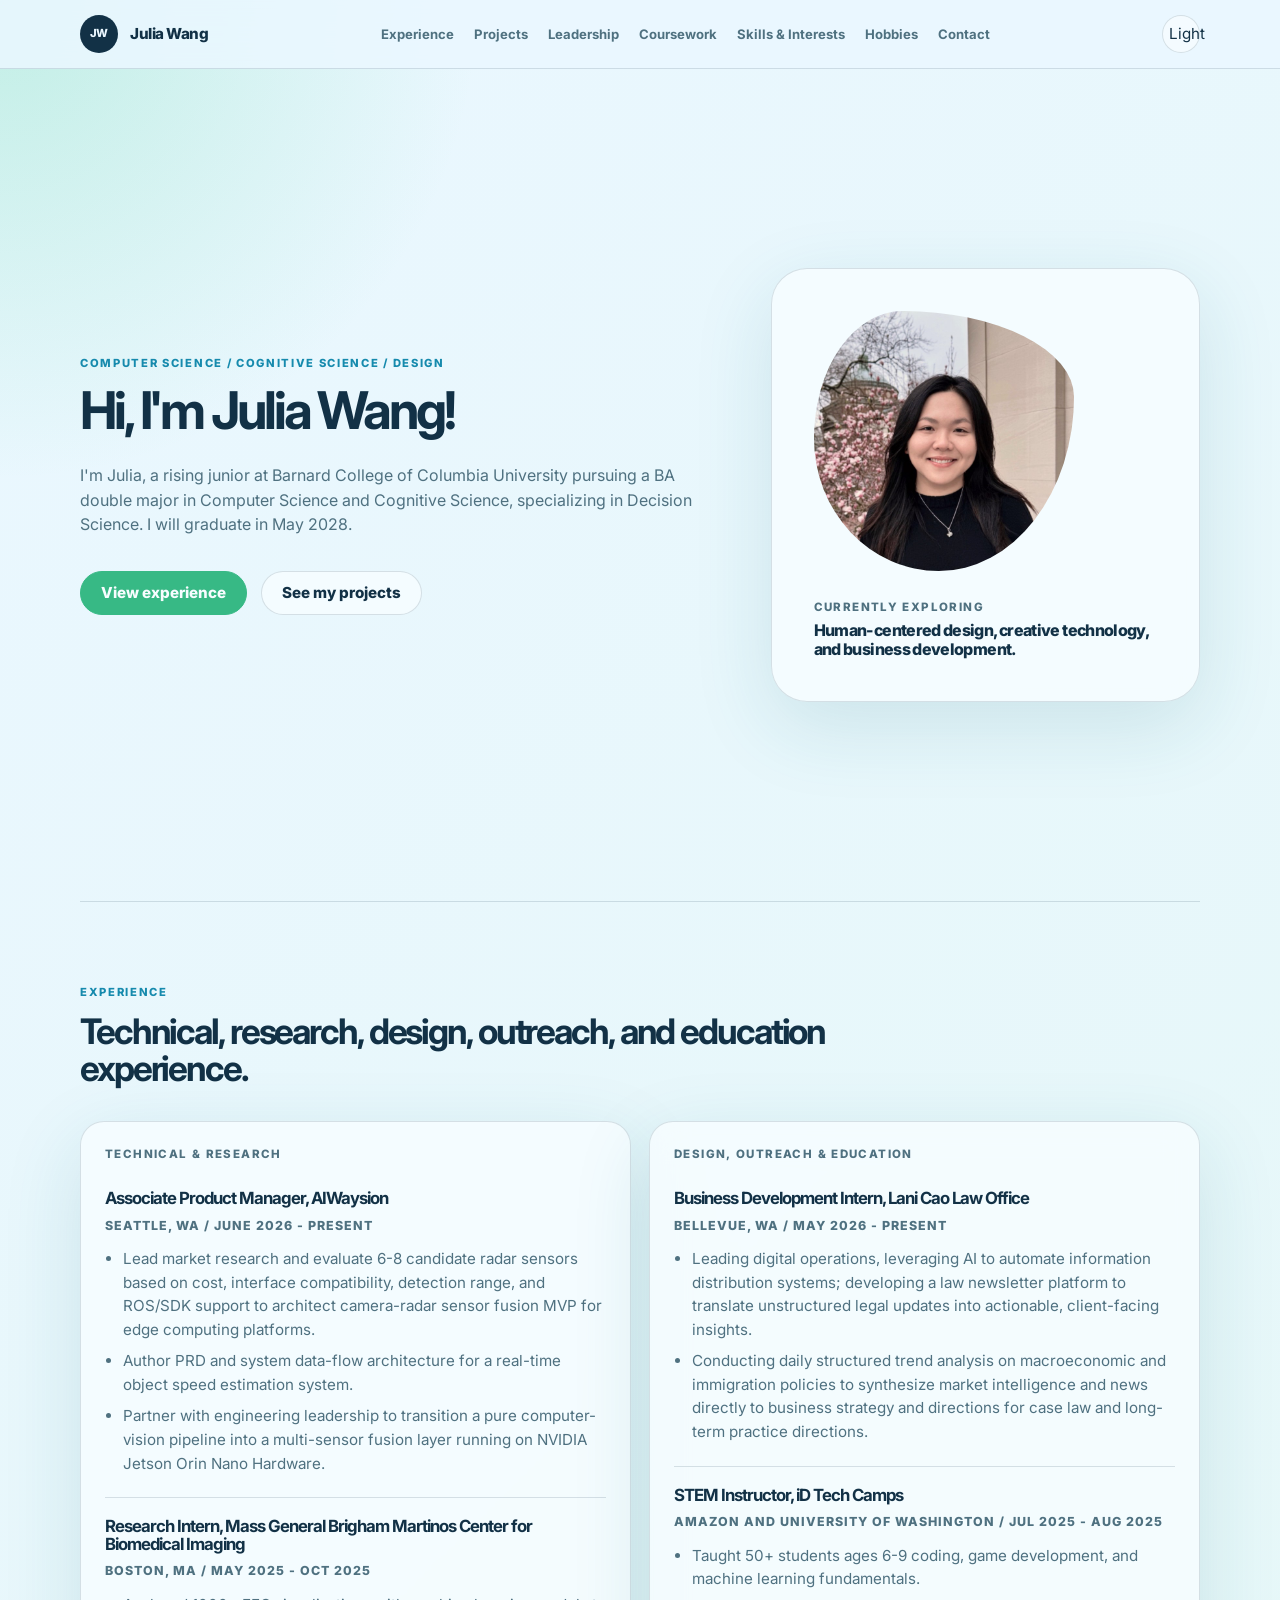
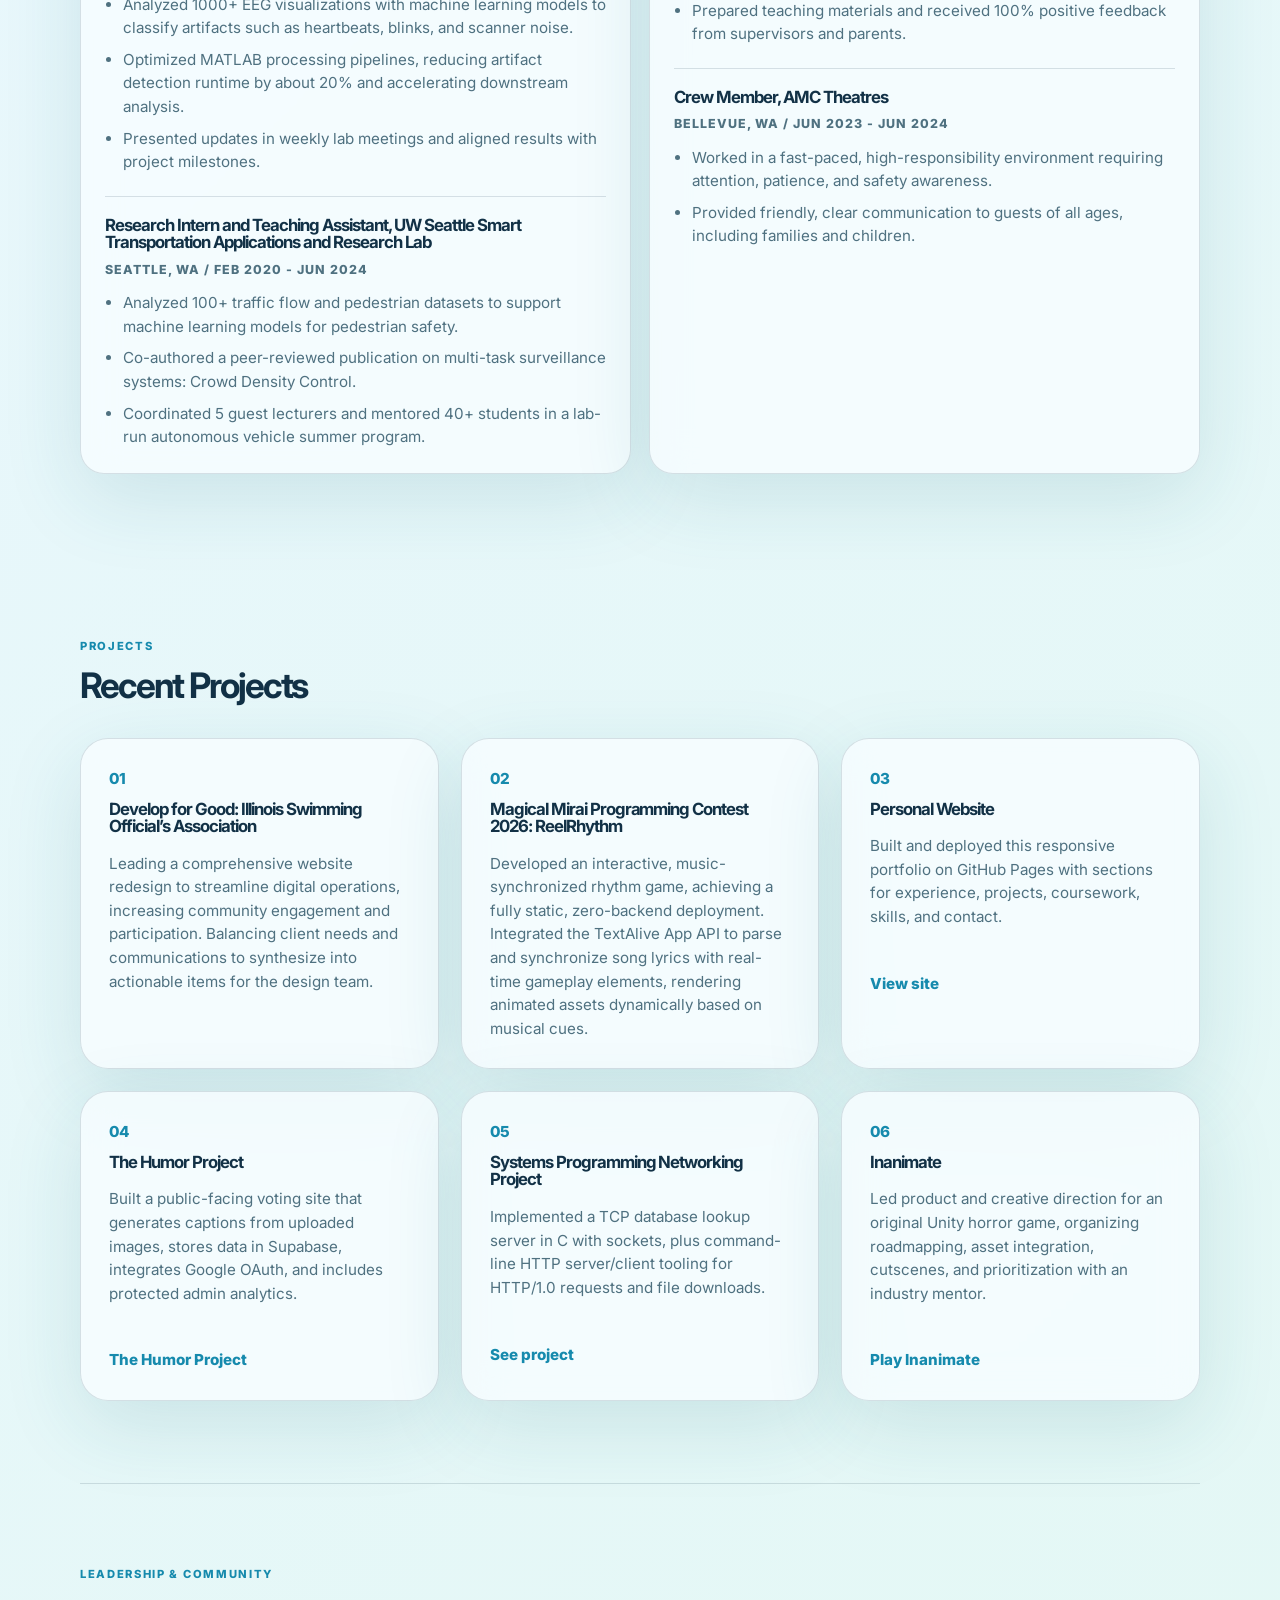
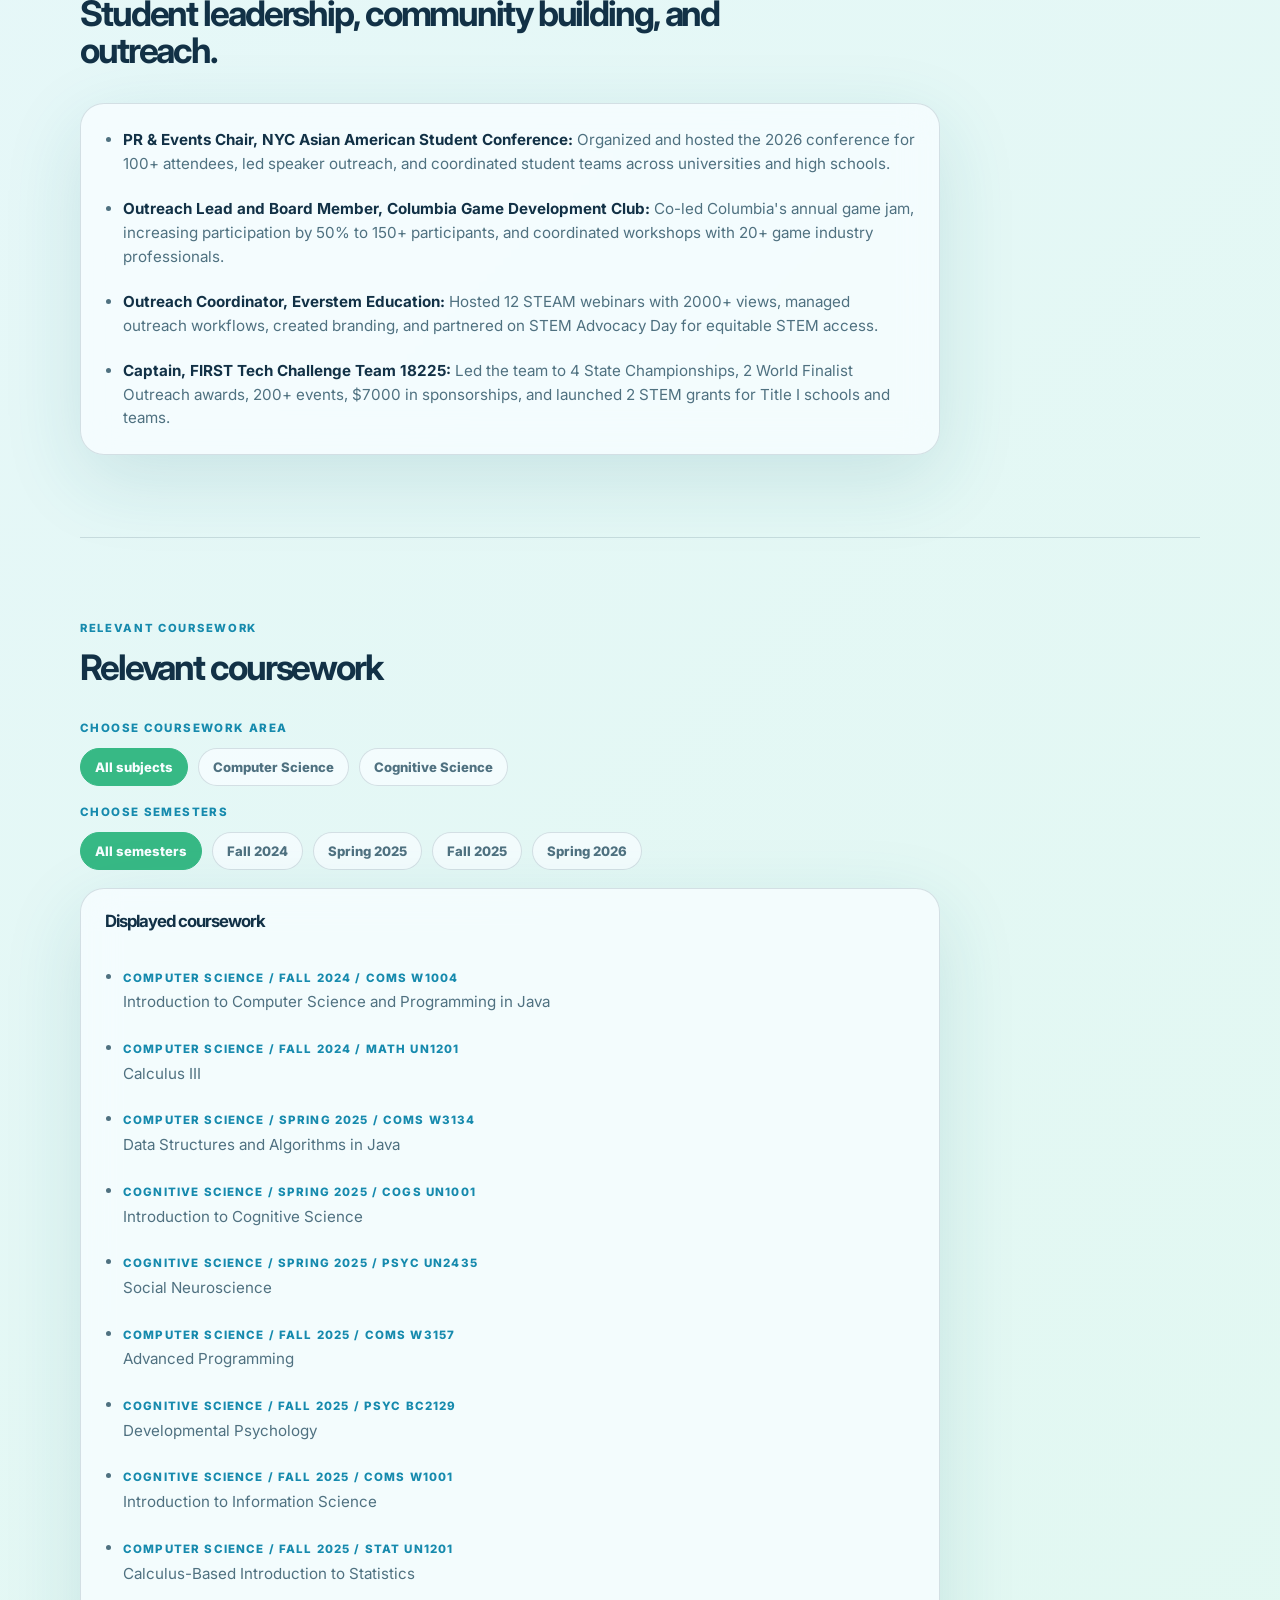
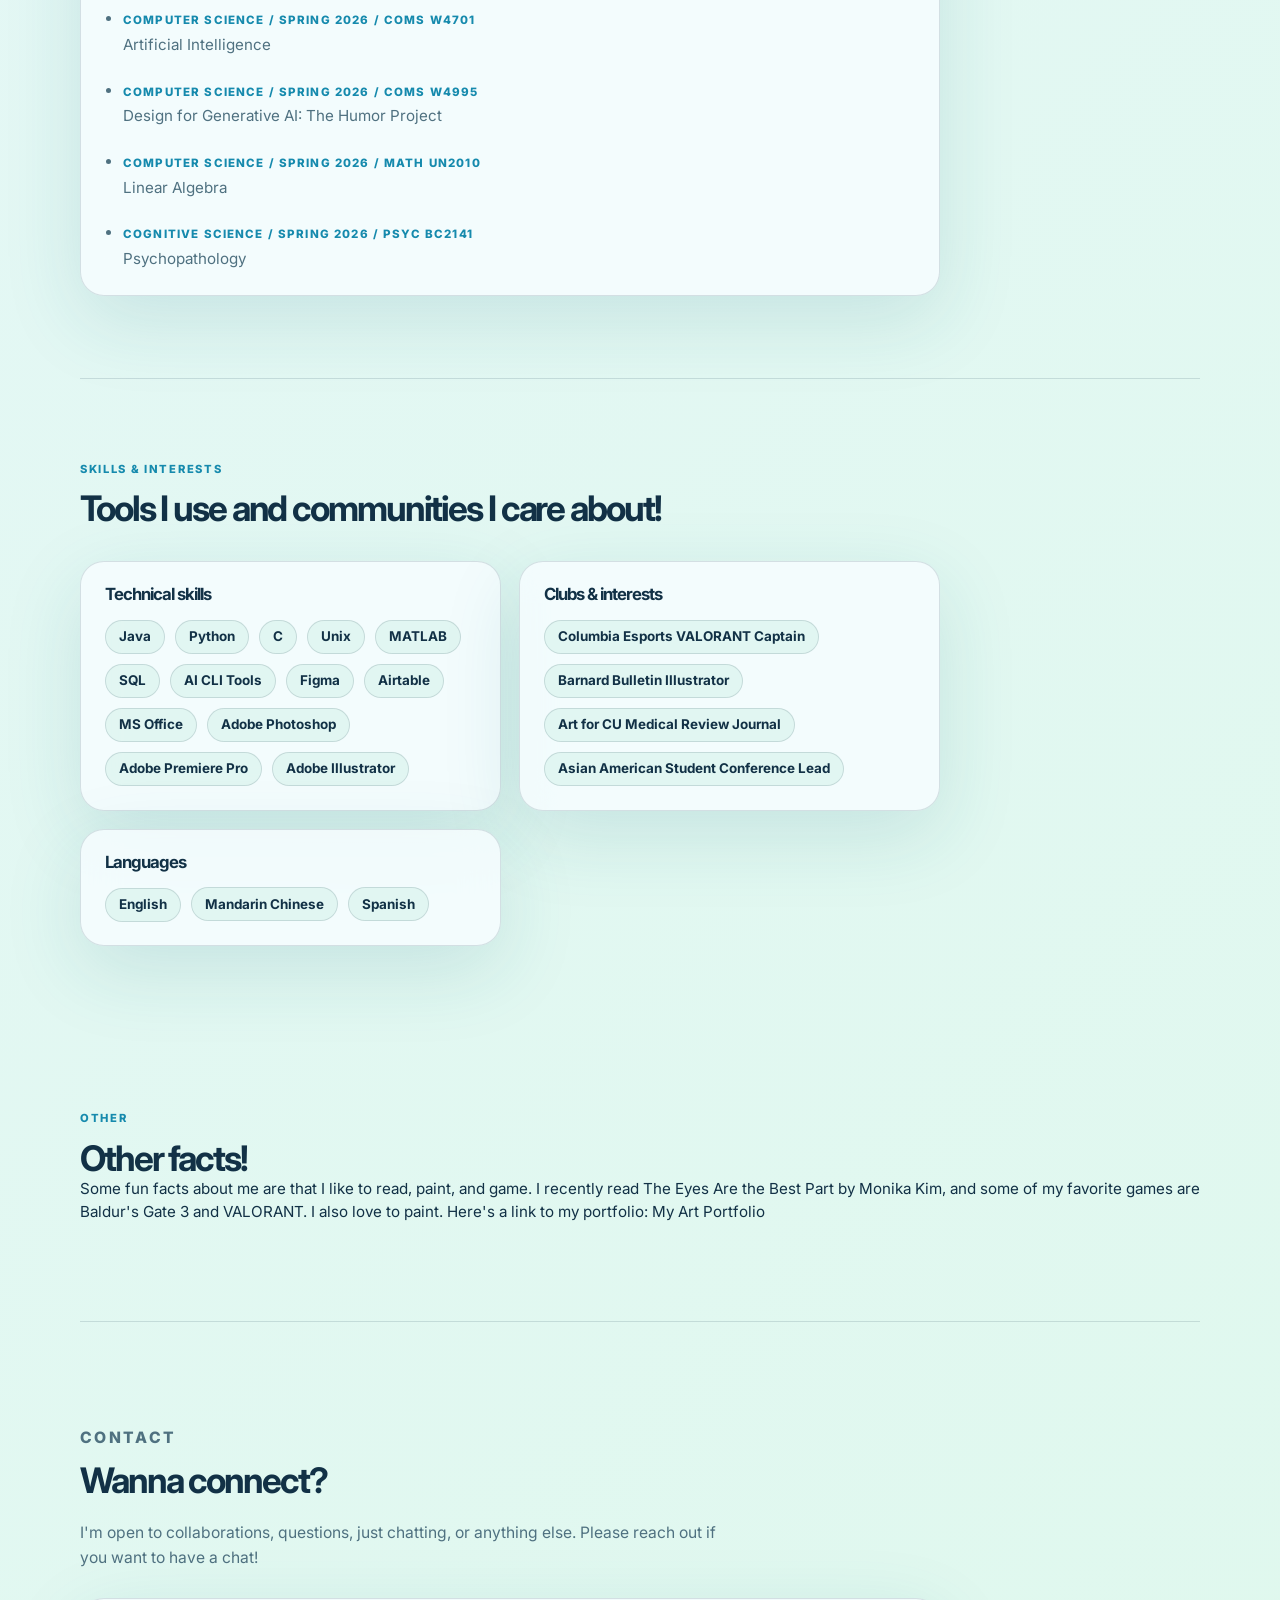
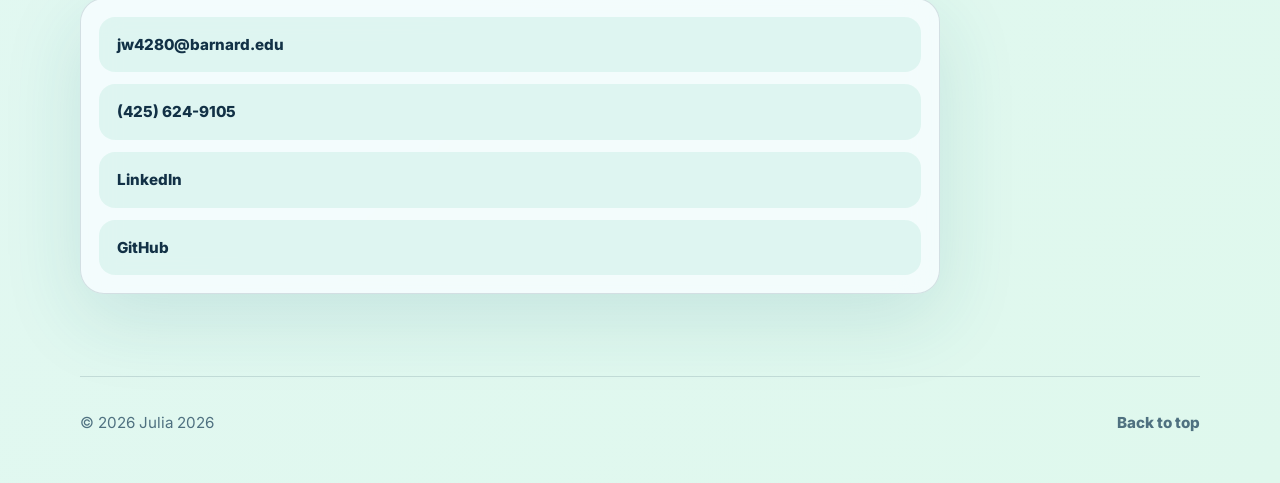
==== commit 2926dac1: "Tighten project card layout Co-authored-by: Julia Wang <onethousanddollarbeef@users.noreply.github.c" ====
--- a/index.html
+++ b/index.html
@@ -140,7 +140,6 @@
           <article class="project-card">
             <span class="project-number">01</span>
             <h3>Develop for Good: Illinois Swimming Official’s Association</h3>
-            <p>Remote / May 2026 - Present</p>
             <p>
               Leading a comprehensive website redesign to streamline digital operations, increasing community engagement and participation. Balancing client needs and communications to synthesize into actionable items for the design team.
             </p>
@@ -148,7 +147,6 @@
           <article class="project-card">
             <span class="project-number">02</span>
             <h3>Magical Mirai Programming Contest 2026: ReelRhythm</h3>
-            <p>Jun 2026</p>
             <p>
               Developed an interactive, music-synchronized rhythm game, achieving a fully static, zero-backend deployment. Integrated the TextAlive App API to parse and synchronize song lyrics with real-time gameplay elements, rendering animated assets dynamically based on musical cues.
             </p>
--- a/styles.css
+++ b/styles.css
@@ -405,7 +405,7 @@
 }
 
 .project-number {
-  margin-bottom: auto;
+  margin-bottom: 10px;
   color: var(--accent-strong);
   font-weight: 800;
 }
@@ -652,203 +652,6 @@
   }
 }
 
-.project-card-featured {
-  grid-column: 1 / -1;
-  min-height: auto;
-}
-
-.project-card-media {
-  display: block;
-  width: 100%;
-  margin: 18px 0 0;
-  overflow: hidden;
-  border-radius: 18px;
-  border: 1px solid var(--line);
-}
-
-.project-card-media img {
-  display: block;
-  width: 100%;
-  aspect-ratio: 16 / 9;
-  object-fit: cover;
-}
-
-.project-detail .section:first-of-type {
-  padding-top: 48px;
-}
-
-.project-hero {
-  display: grid;
-  grid-template-columns: minmax(0, 0.95fr) minmax(300px, 1.05fr);
-  align-items: center;
-  gap: 48px;
-}
-
-.project-hero-media,
-.gallery-item img,
-.project-hero-media img {
-  display: block;
-  width: 100%;
-  border-radius: 24px;
-  border: 1px solid var(--line);
-  box-shadow: var(--shadow);
-}
-
-.project-tags {
-  margin-top: 24px;
-}
-
-.feature-grid {
-  display: grid;
-  grid-template-columns: repeat(3, 1fr);
-  gap: 18px;
-}
-
-.project-gallery {
-  display: grid;
-  grid-template-columns: repeat(2, 1fr);
-  gap: 18px;
-}
-
-.gallery-item {
-  margin: 0;
-}
-
-.gallery-item-wide {
-  grid-column: 1 / -1;
-}
-
-.gallery-trigger {
-  display: block;
-  width: 100%;
-  padding: 0;
-  border: 1px solid var(--line);
-  border-radius: 20px;
-  overflow: hidden;
-  background: var(--card);
-  cursor: pointer;
-  box-shadow: var(--shadow);
-}
-
-.gallery-trigger img {
-  display: block;
-  width: 100%;
-  aspect-ratio: 16 / 9;
-  object-fit: cover;
-  transition: transform 0.25s ease;
-}
-
-.gallery-trigger:hover img {
-  transform: scale(1.02);
-}
-
-.gallery-item figcaption {
-  margin-top: 10px;
-  color: var(--muted);
-  font-size: 0.82rem;
-  font-weight: 700;
-}
-
-.controls-grid {
-  display: grid;
-  grid-template-columns: repeat(4, 1fr);
-  gap: 14px;
-  max-width: 860px;
-}
-
-.control-item {
-  display: grid;
-  gap: 8px;
-  padding: 18px;
-  border: 1px solid var(--line);
-  border-radius: 18px;
-  background: var(--card);
-  text-align: center;
-}
-
-.control-item kbd {
-  display: inline-flex;
-  align-items: center;
-  justify-content: center;
-  min-height: 38px;
-  padding: 0 12px;
-  border: 1px solid var(--line);
-  border-radius: 10px;
-  background: color-mix(in srgb, var(--accent) 12%, transparent);
-  font-family: inherit;
-  font-size: 0.82rem;
-  font-weight: 800;
-}
-
-.control-item span {
-  color: var(--muted);
-  font-size: 0.84rem;
-  font-weight: 700;
-}
-
-.lightbox {
-  width: min(1100px, calc(100% - 32px));
-  max-height: calc(100vh - 32px);
-  padding: 0;
-  border: 1px solid var(--line);
-  border-radius: 24px;
-  background: var(--card);
-  color: var(--text);
-  box-shadow: var(--shadow);
-}
-
-.lightbox::backdrop {
-  background: rgba(7, 29, 43, 0.72);
-  backdrop-filter: blur(8px);
-}
-
-.lightbox figure {
-  margin: 0;
-}
-
-.lightbox img {
-  display: block;
-  width: 100%;
-  max-height: calc(100vh - 120px);
-  object-fit: contain;
-  border-radius: 24px 24px 0 0;
-}
-
-.lightbox figcaption {
-  padding: 14px 18px 18px;
-  color: var(--muted);
-  font-weight: 700;
-}
-
-.lightbox-close {
-  position: absolute;
-  top: 12px;
-  right: 12px;
-  z-index: 1;
-  width: 40px;
-  height: 40px;
-  border: 1px solid var(--line);
-  border-radius: 50%;
-  background: var(--card);
-  color: var(--text);
-  cursor: pointer;
-  font-size: 1.4rem;
-  line-height: 1;
-}
-
-@media (max-width: 840px) {
-  .project-hero,
-  .feature-grid,
-  .project-gallery,
-  .controls-grid {
-    grid-template-columns: 1fr;
-  }
-
-  .gallery-item-wide {
-    grid-column: auto;
-  }
-}
-
 @media (max-width: 560px) {
   .nav,
   .section,
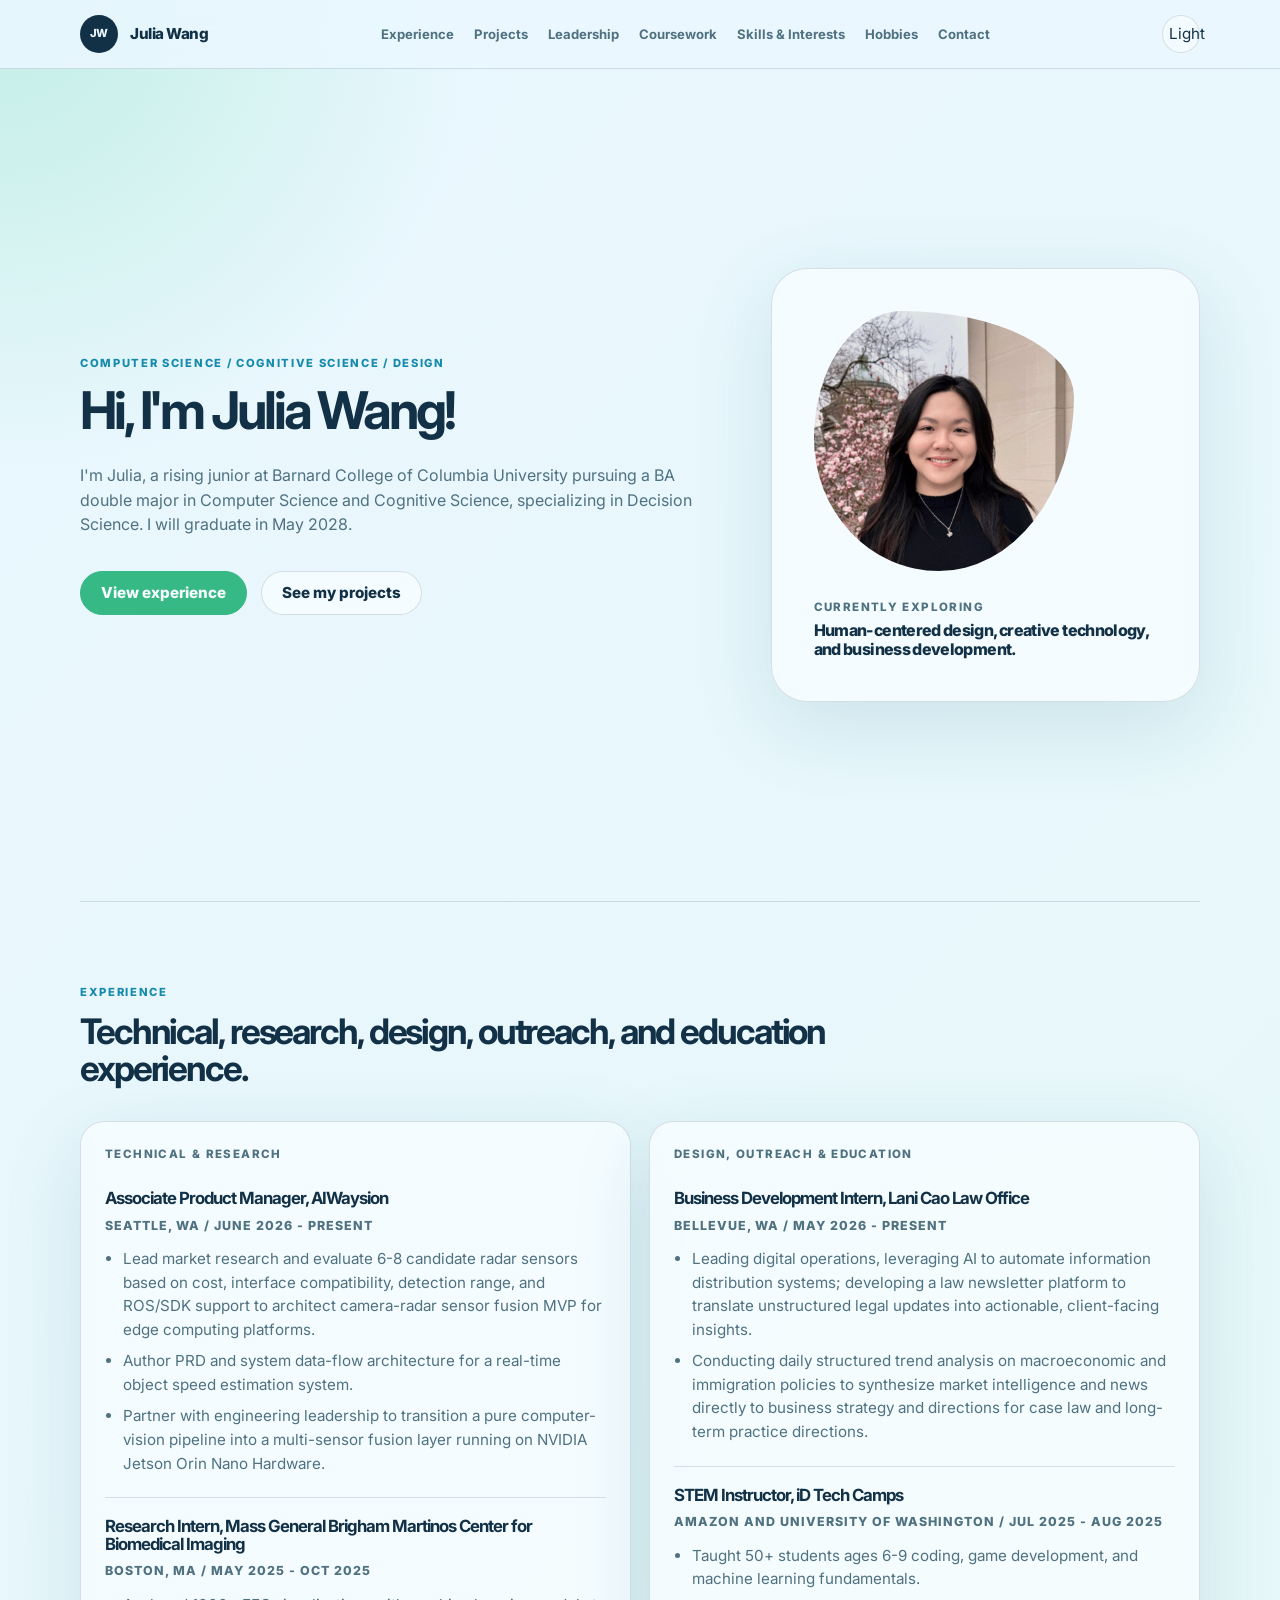
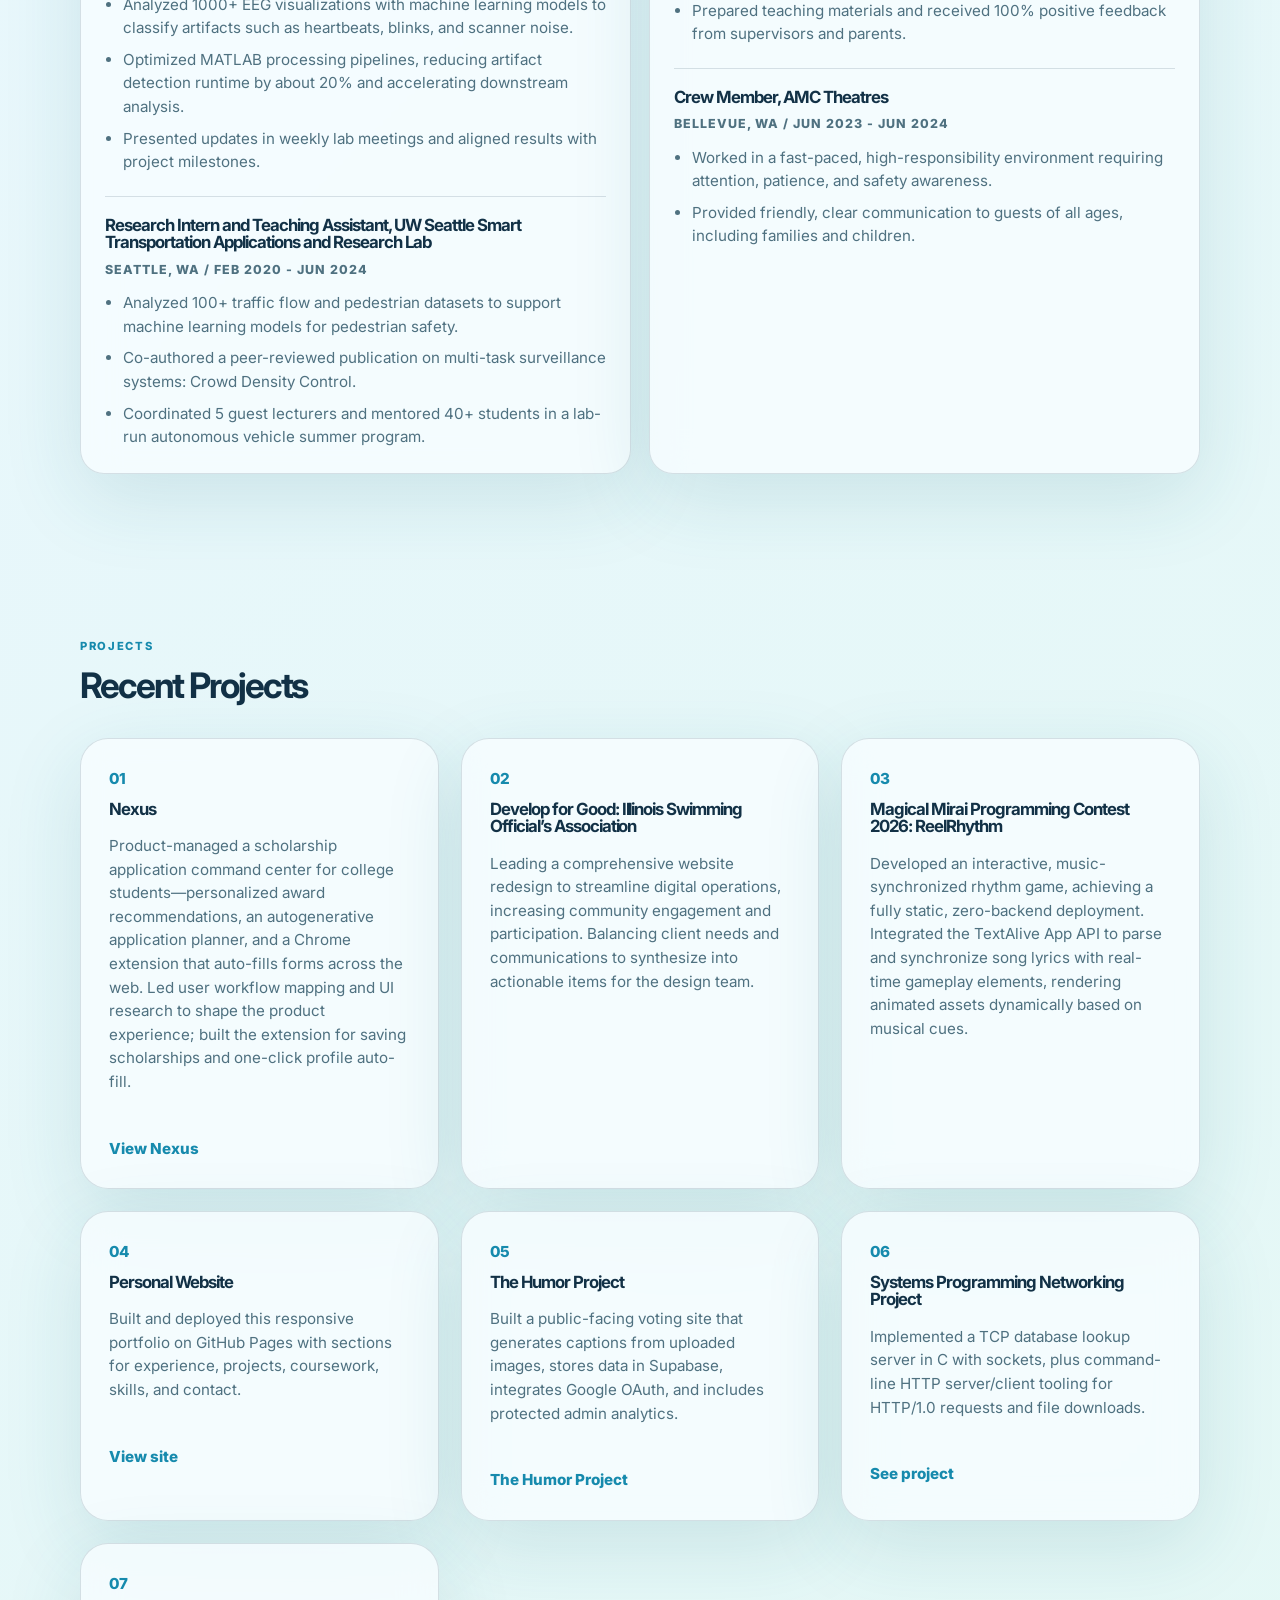
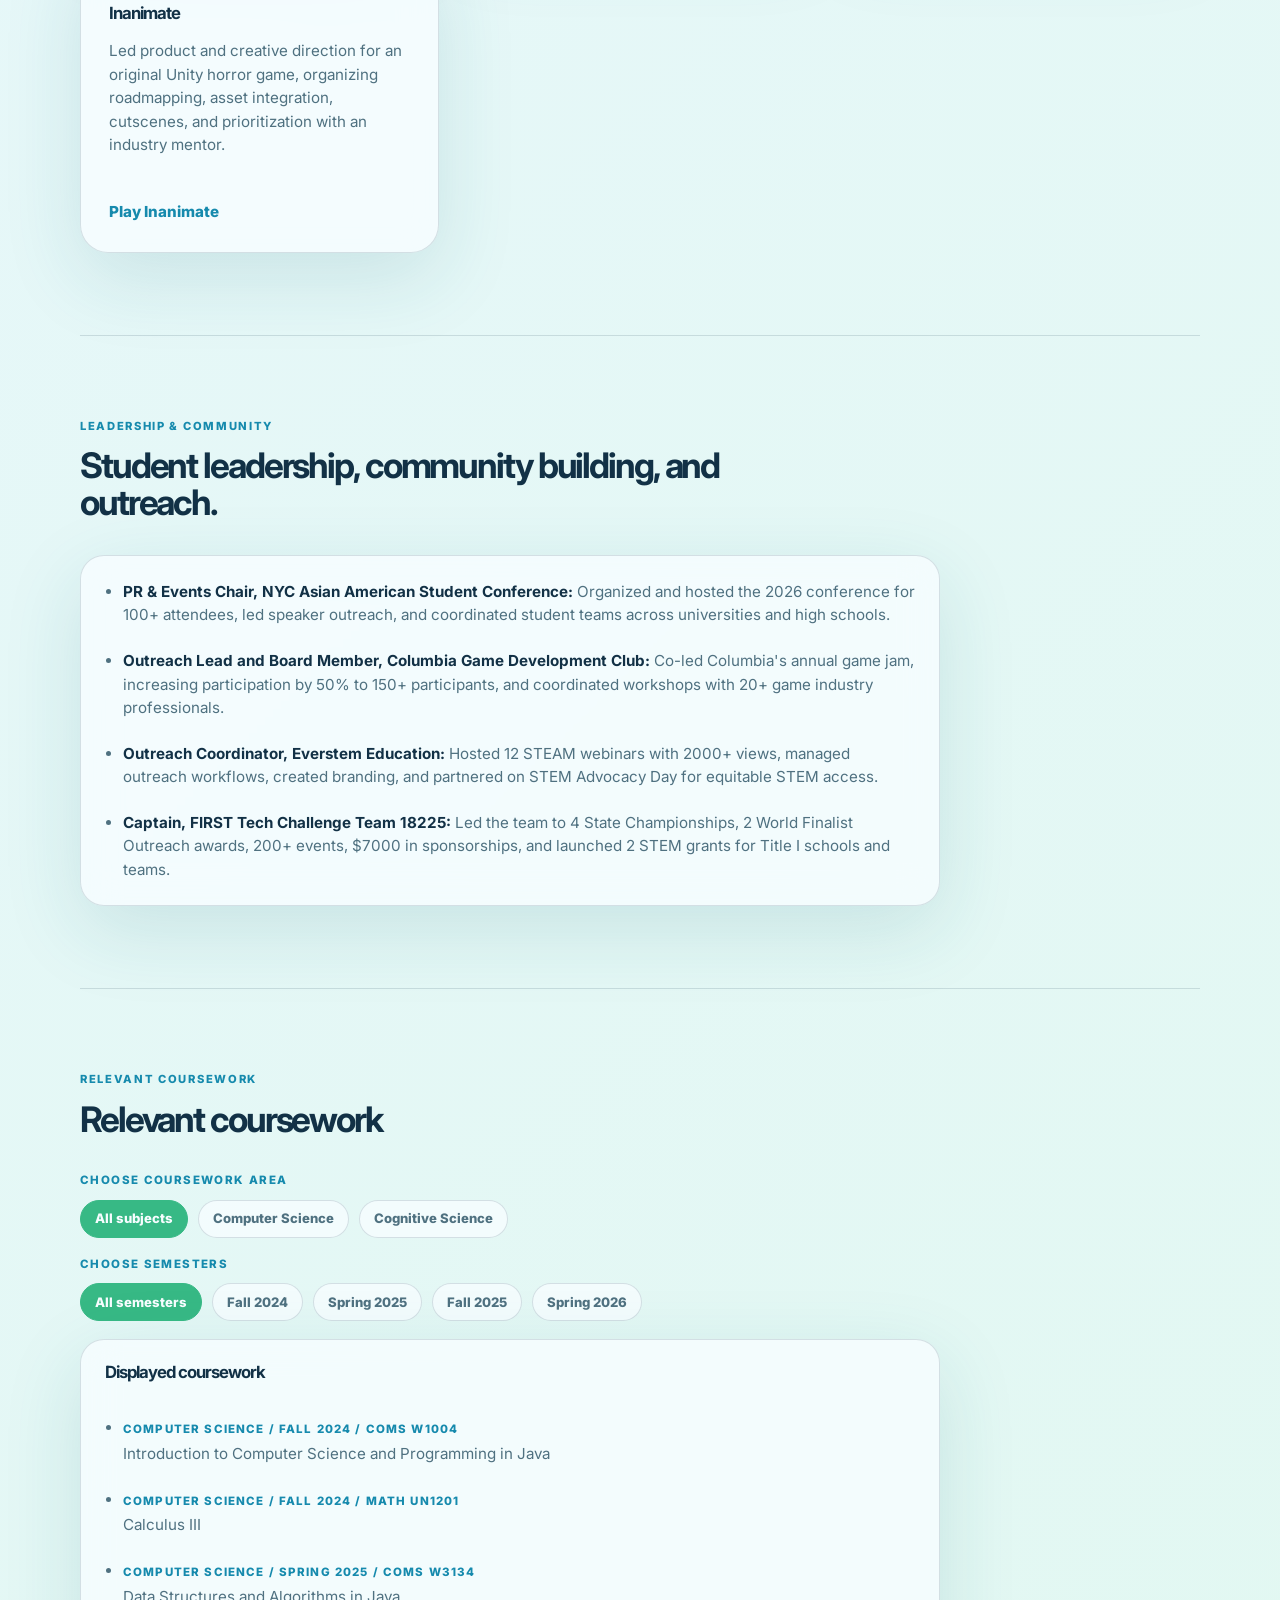
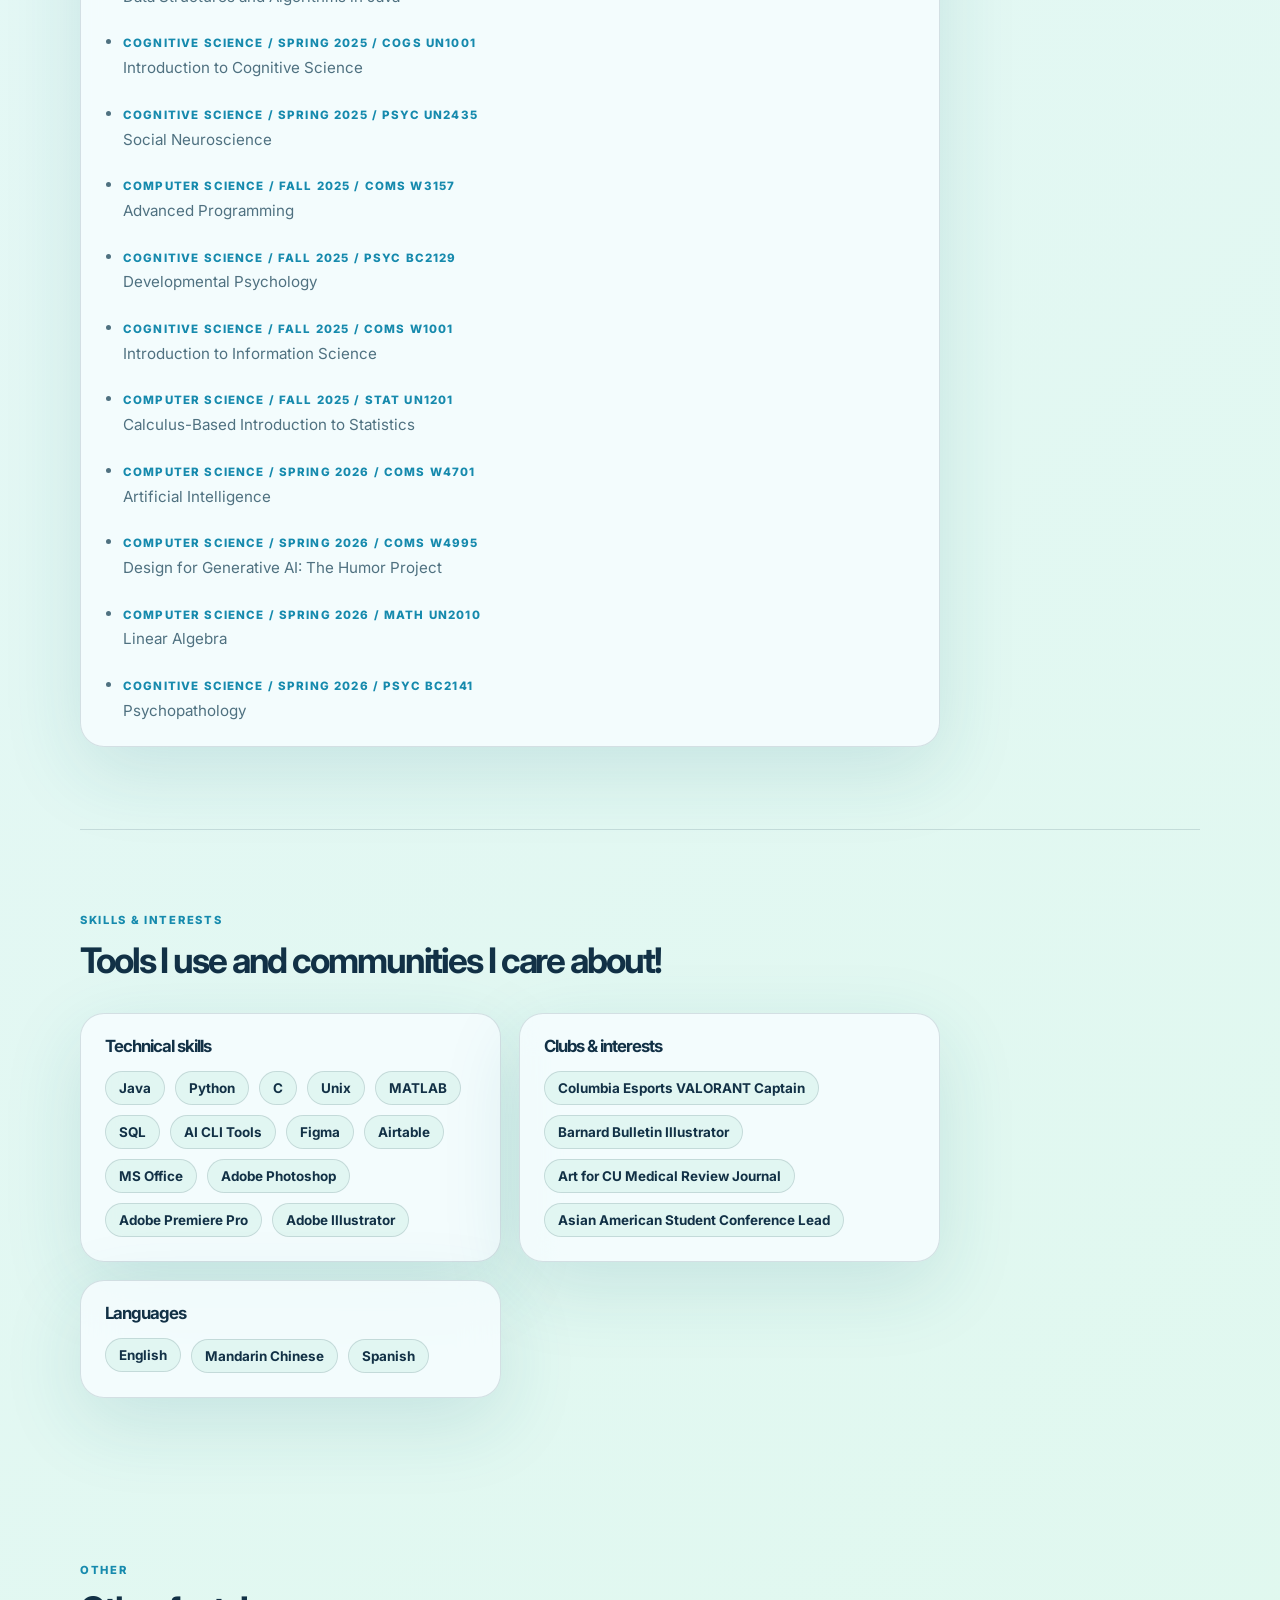
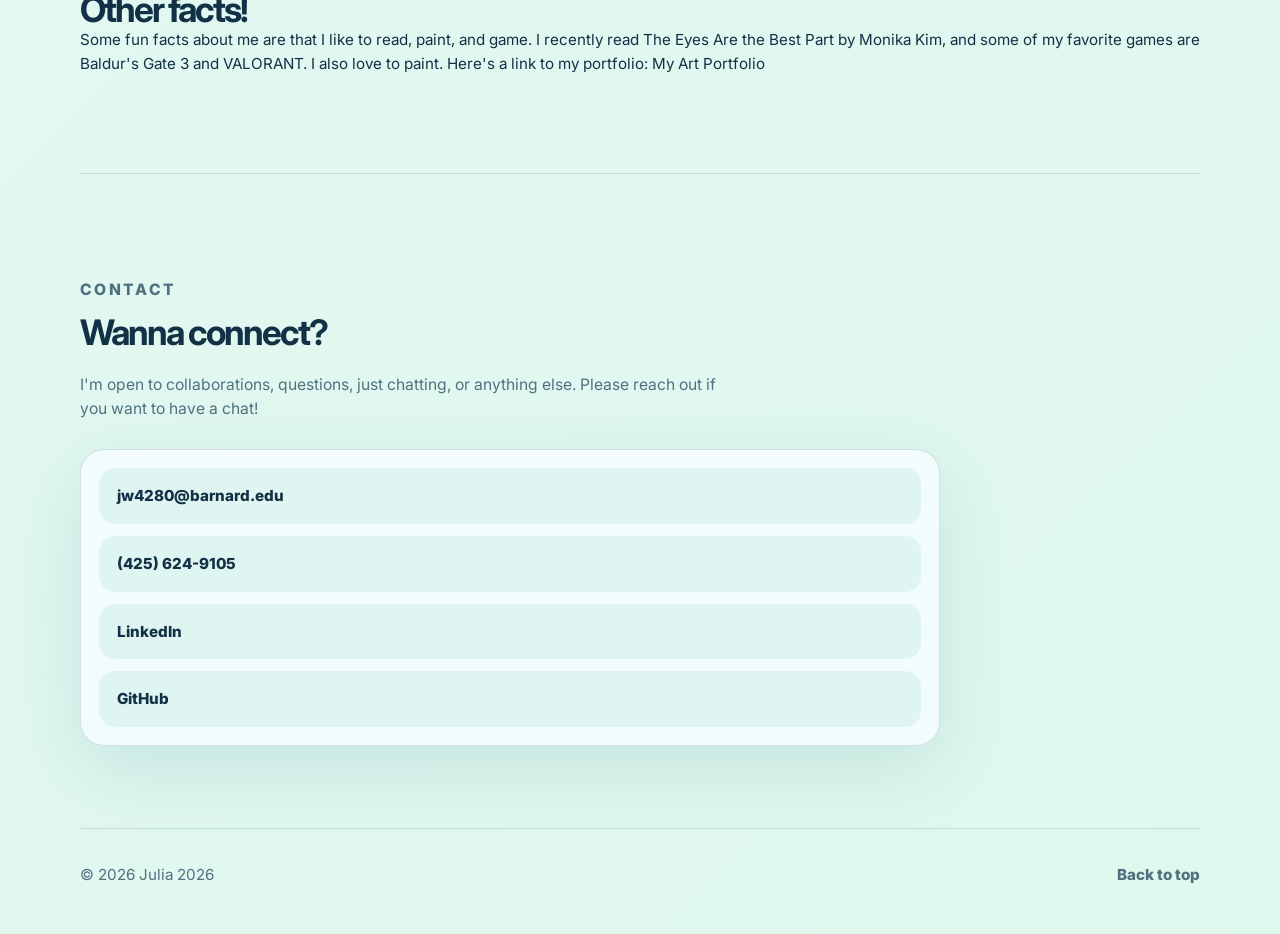
==== commit 2a3c77b1: "Add Nexus scholarship platform to projects section Add Nexus as the newest portfolio project, highli" ====
--- a/index.html
+++ b/index.html
@@ -139,20 +139,28 @@
         <div class="project-grid">
           <article class="project-card">
             <span class="project-number">01</span>
+            <h3>Nexus</h3>
+            <p>
+              Product-managed a scholarship application command center for college students—personalized award recommendations, an autogenerative application planner, and a Chrome extension that auto-fills forms across the web. Led user workflow mapping and UI research to shape the product experience; built the extension for saving scholarships and one-click profile auto-fill.
+            </p>
+            <a href="https://nexusnext.lovable.app" rel="noreferrer" target="_blank">View Nexus</a>
+          </article>
+          <article class="project-card">
+            <span class="project-number">02</span>
             <h3>Develop for Good: Illinois Swimming Official’s Association</h3>
             <p>
               Leading a comprehensive website redesign to streamline digital operations, increasing community engagement and participation. Balancing client needs and communications to synthesize into actionable items for the design team.
             </p>
           </article>
           <article class="project-card">
-            <span class="project-number">02</span>
+            <span class="project-number">03</span>
             <h3>Magical Mirai Programming Contest 2026: ReelRhythm</h3>
             <p>
               Developed an interactive, music-synchronized rhythm game, achieving a fully static, zero-backend deployment. Integrated the TextAlive App API to parse and synchronize song lyrics with real-time gameplay elements, rendering animated assets dynamically based on musical cues.
             </p>
           </article>
           <article class="project-card">
-            <span class="project-number">03</span>
+            <span class="project-number">04</span>
             <h3>Personal Website</h3>
             <p>
               Built and deployed this responsive portfolio on GitHub Pages with sections for experience, projects, coursework, skills, and contact.
@@ -160,7 +168,7 @@
             <a href="https://onethousanddollarbeef.github.io/juliawang/" rel="noreferrer" target="_blank">View site</a>
           </article>
           <article class="project-card">
-            <span class="project-number">04</span>
+            <span class="project-number">05</span>
             <h3>The Humor Project</h3>
             <p>
               Built a public-facing voting site that generates captions from uploaded images, stores data in Supabase, integrates Google OAuth, and includes protected admin analytics.
@@ -168,7 +176,7 @@
             <a href="https://wagyu-is-yum-beta.vercel.app/project1" aria-label="See The Humor Project">The Humor Project</a>
           </article>
           <article class="project-card">
-            <span class="project-number">05</span>
+            <span class="project-number">06</span>
             <h3>Systems Programming Networking Project</h3>
             <p>
               Implemented a TCP database lookup server in C with sockets, plus command-line HTTP server/client tooling for HTTP/1.0 requests and file downloads.
@@ -176,7 +184,7 @@
             <a href="https://gist.github.com/onethousanddollarbeef/0354fa6c9bbed9df6e5aaa978a1051c1" aria-label="Discuss Systems Programming project">See project</a>
           </article>
           <article class="project-card">
-            <span class="project-number">06</span>
+            <span class="project-number">07</span>
             <h3>Inanimate</h3>
             <p>
               Led product and creative direction for an original Unity horror game, organizing roadmapping, asset integration, cutscenes, and prioritization with an industry mentor.
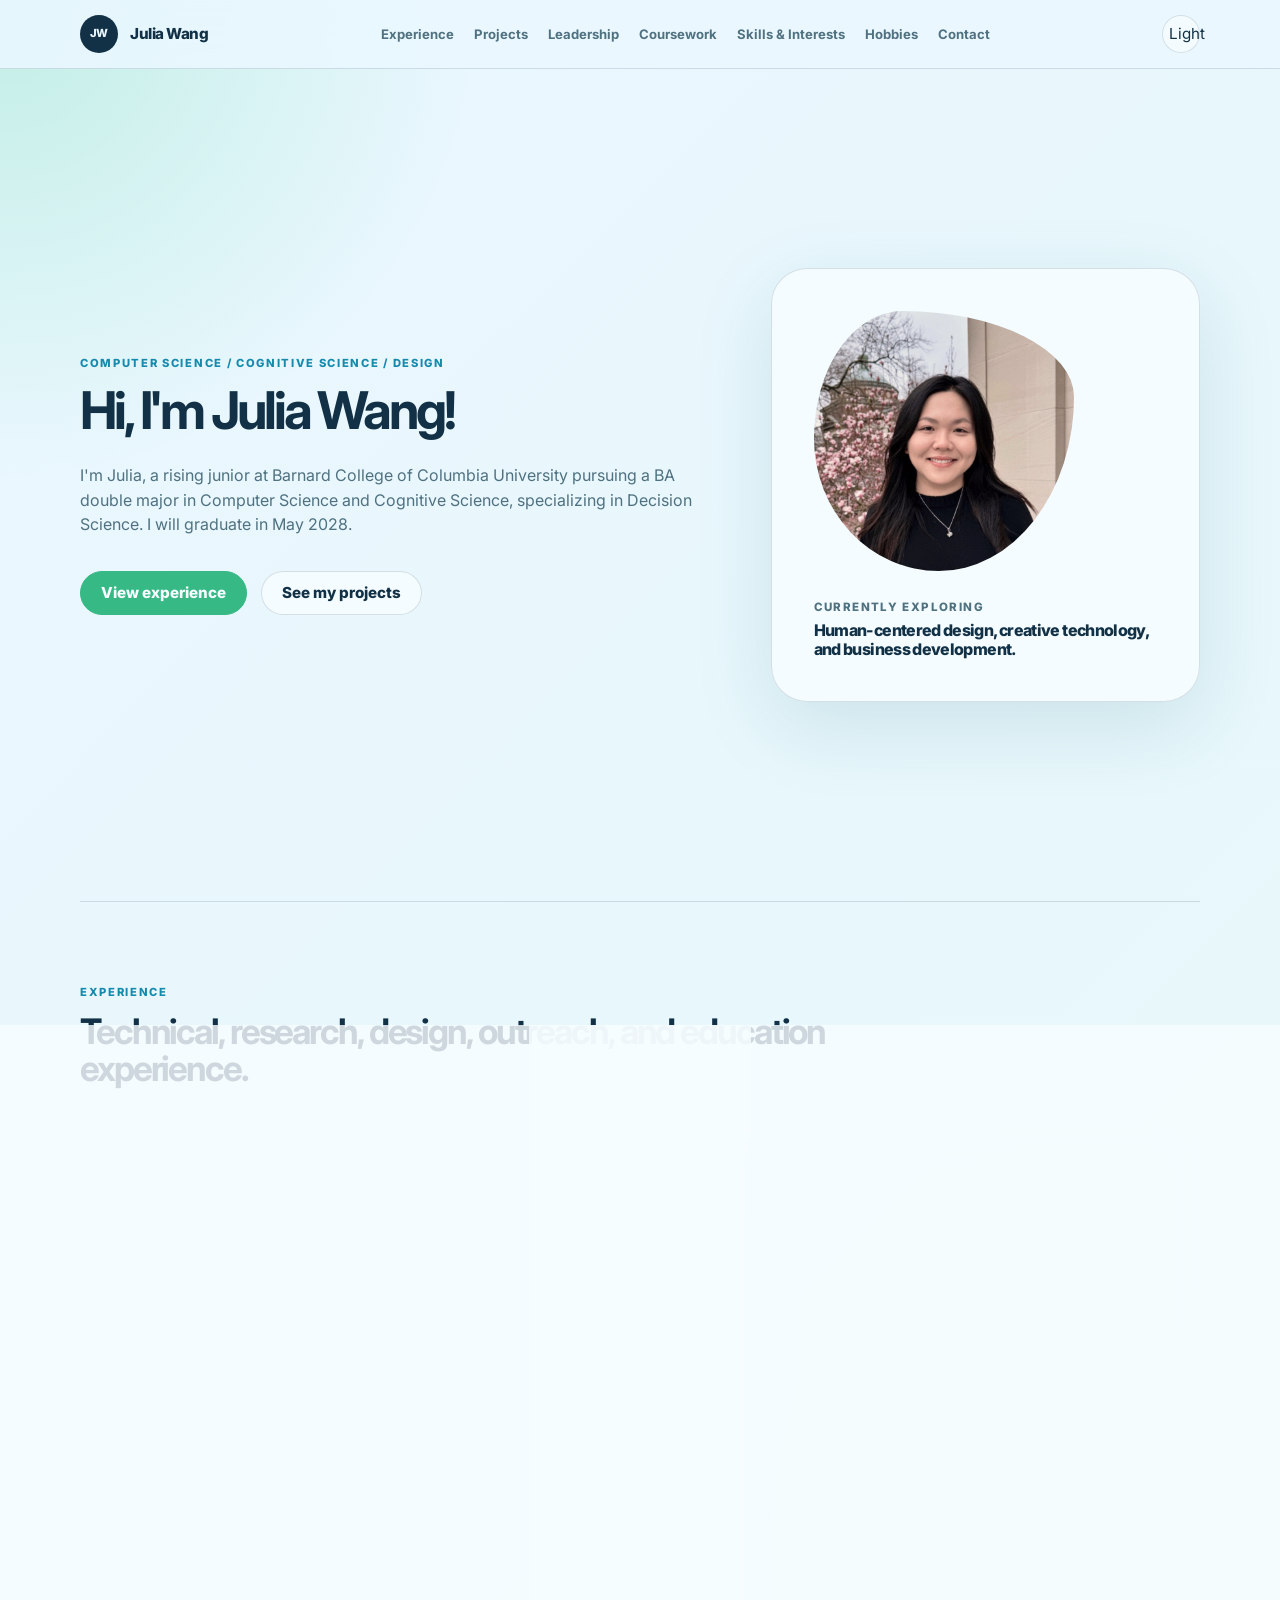
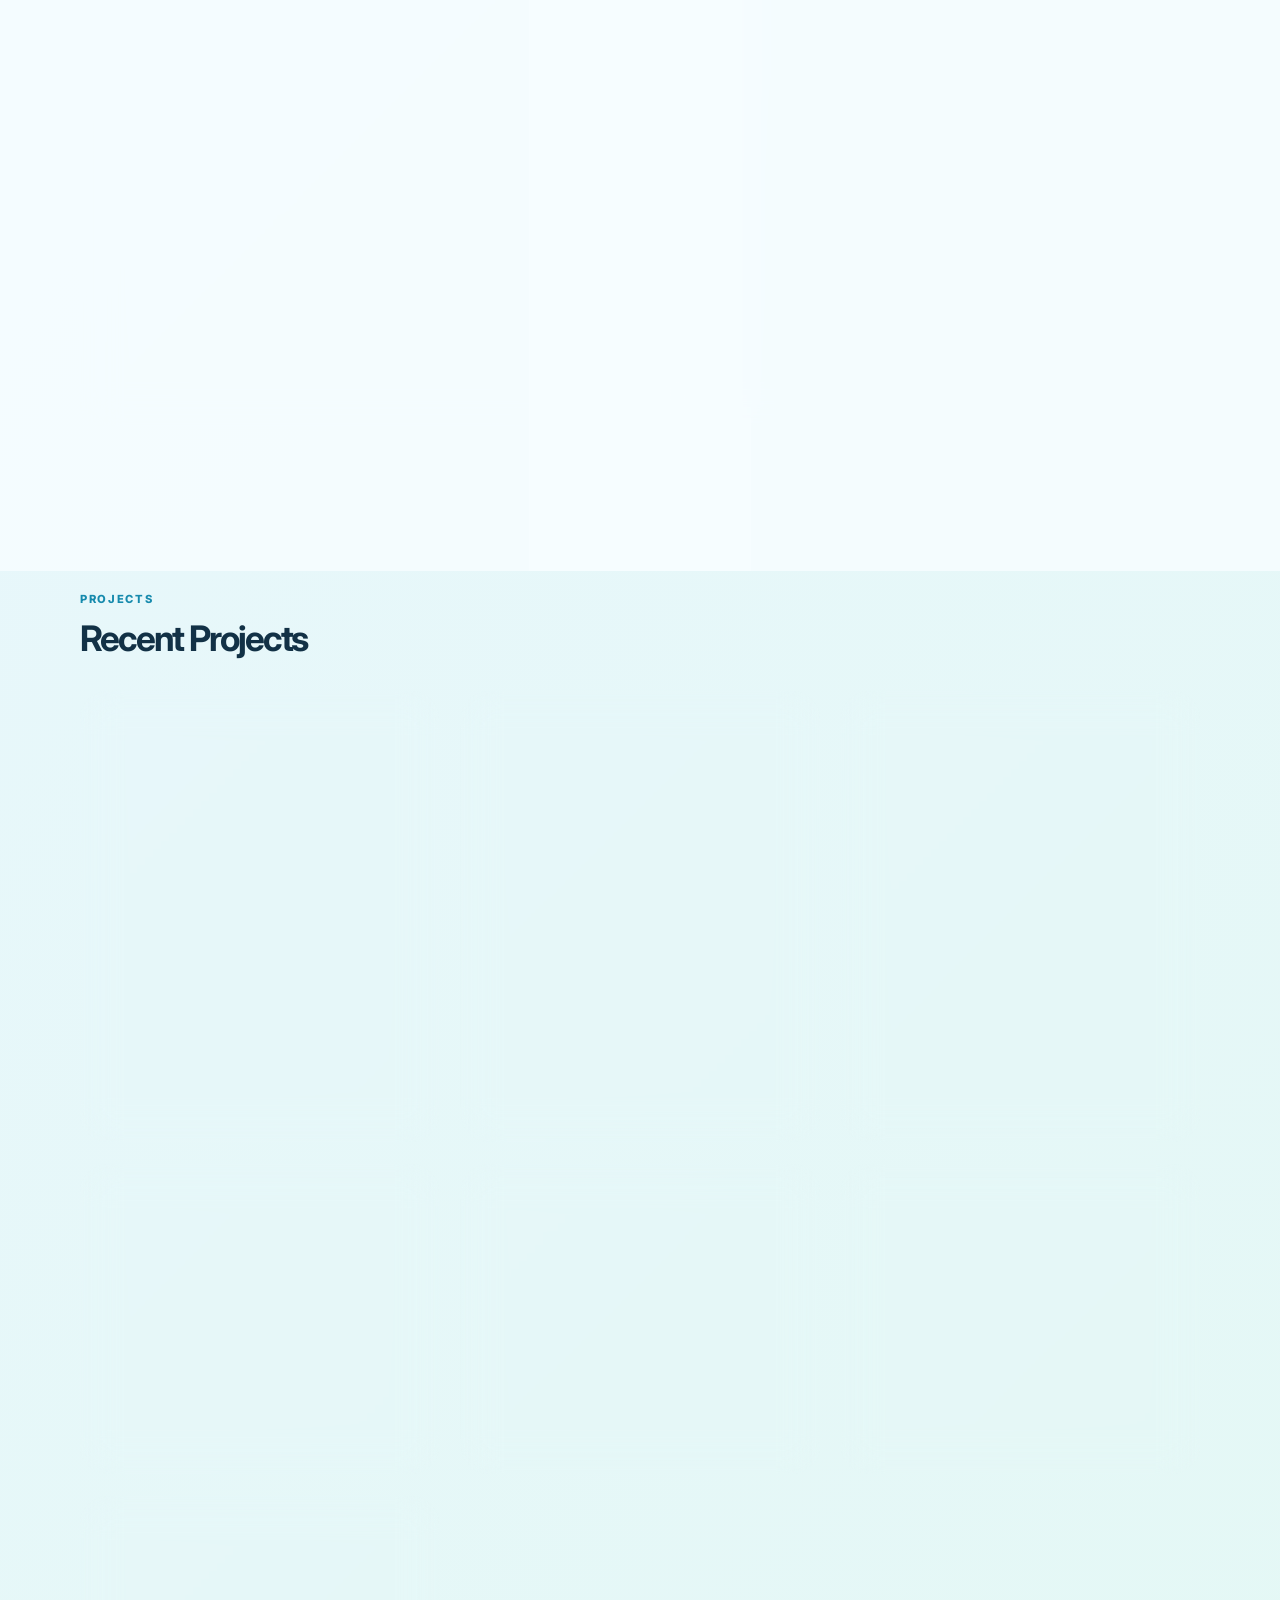
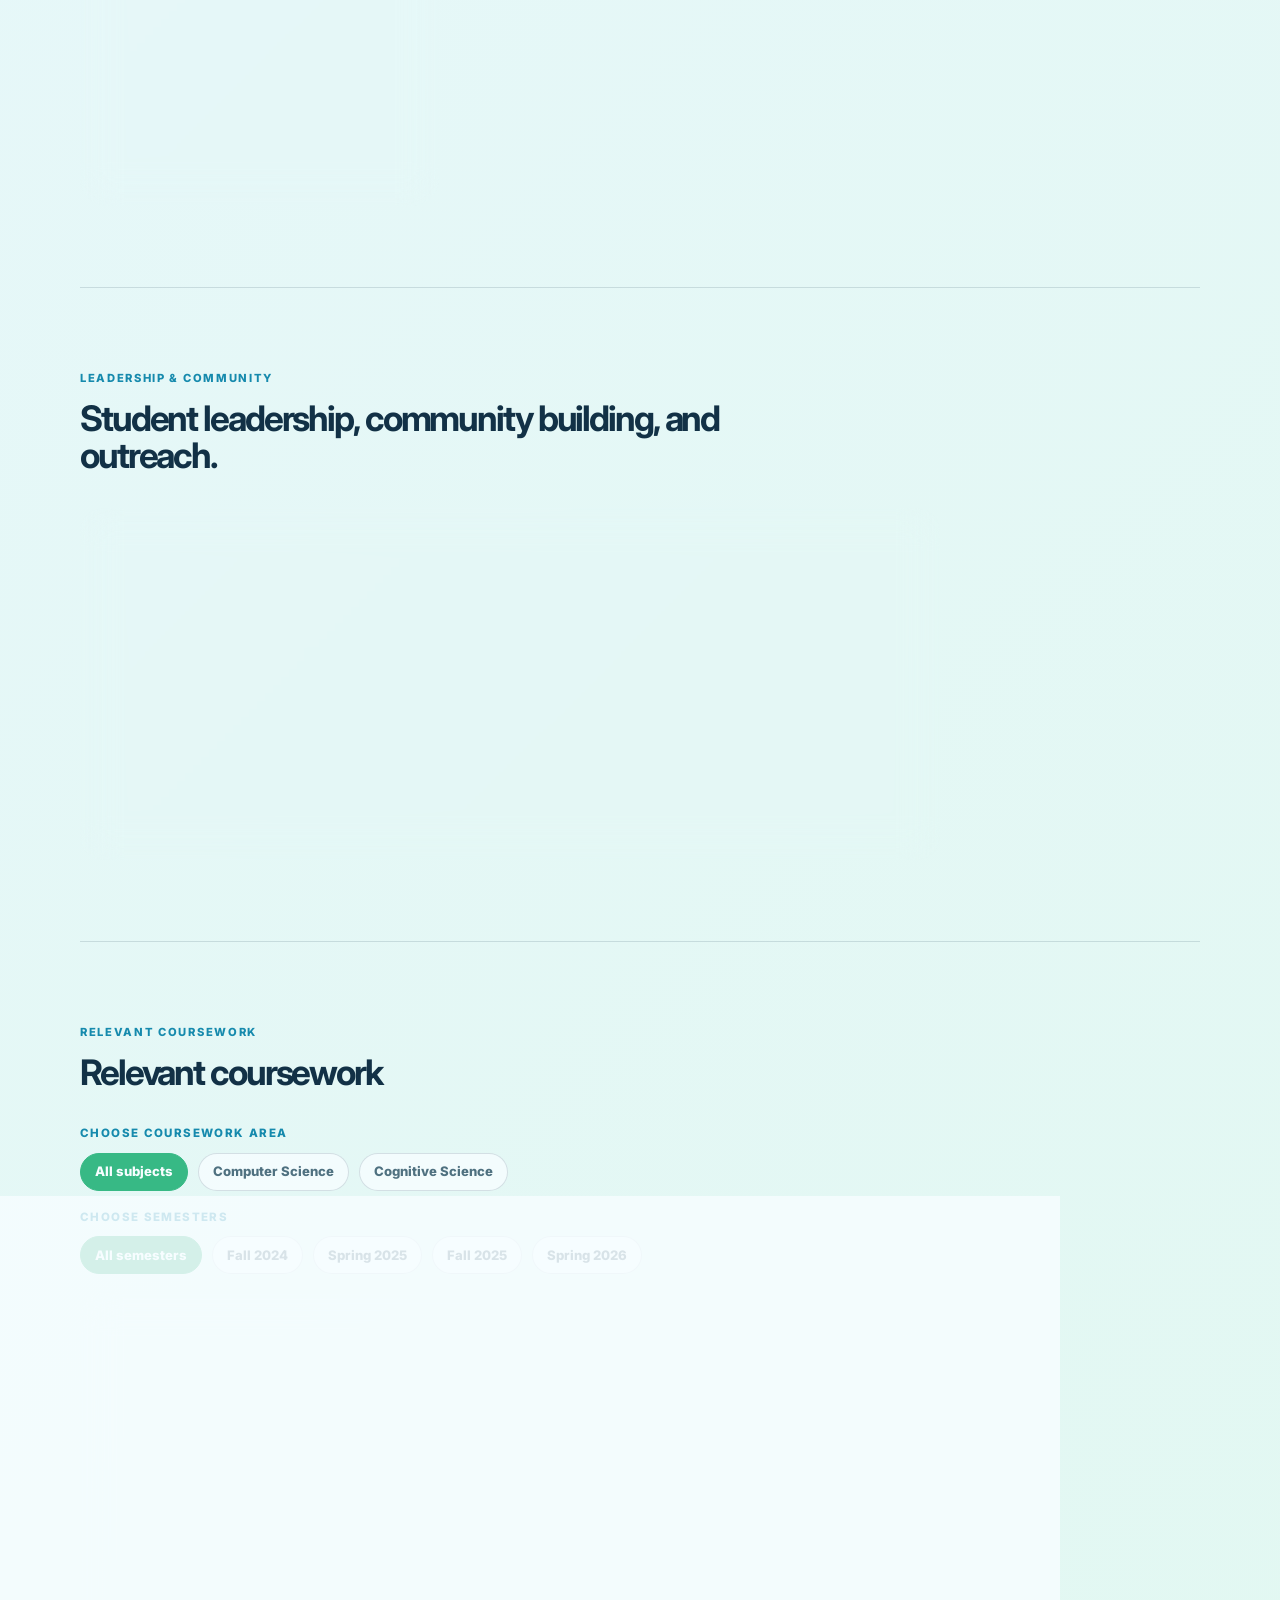
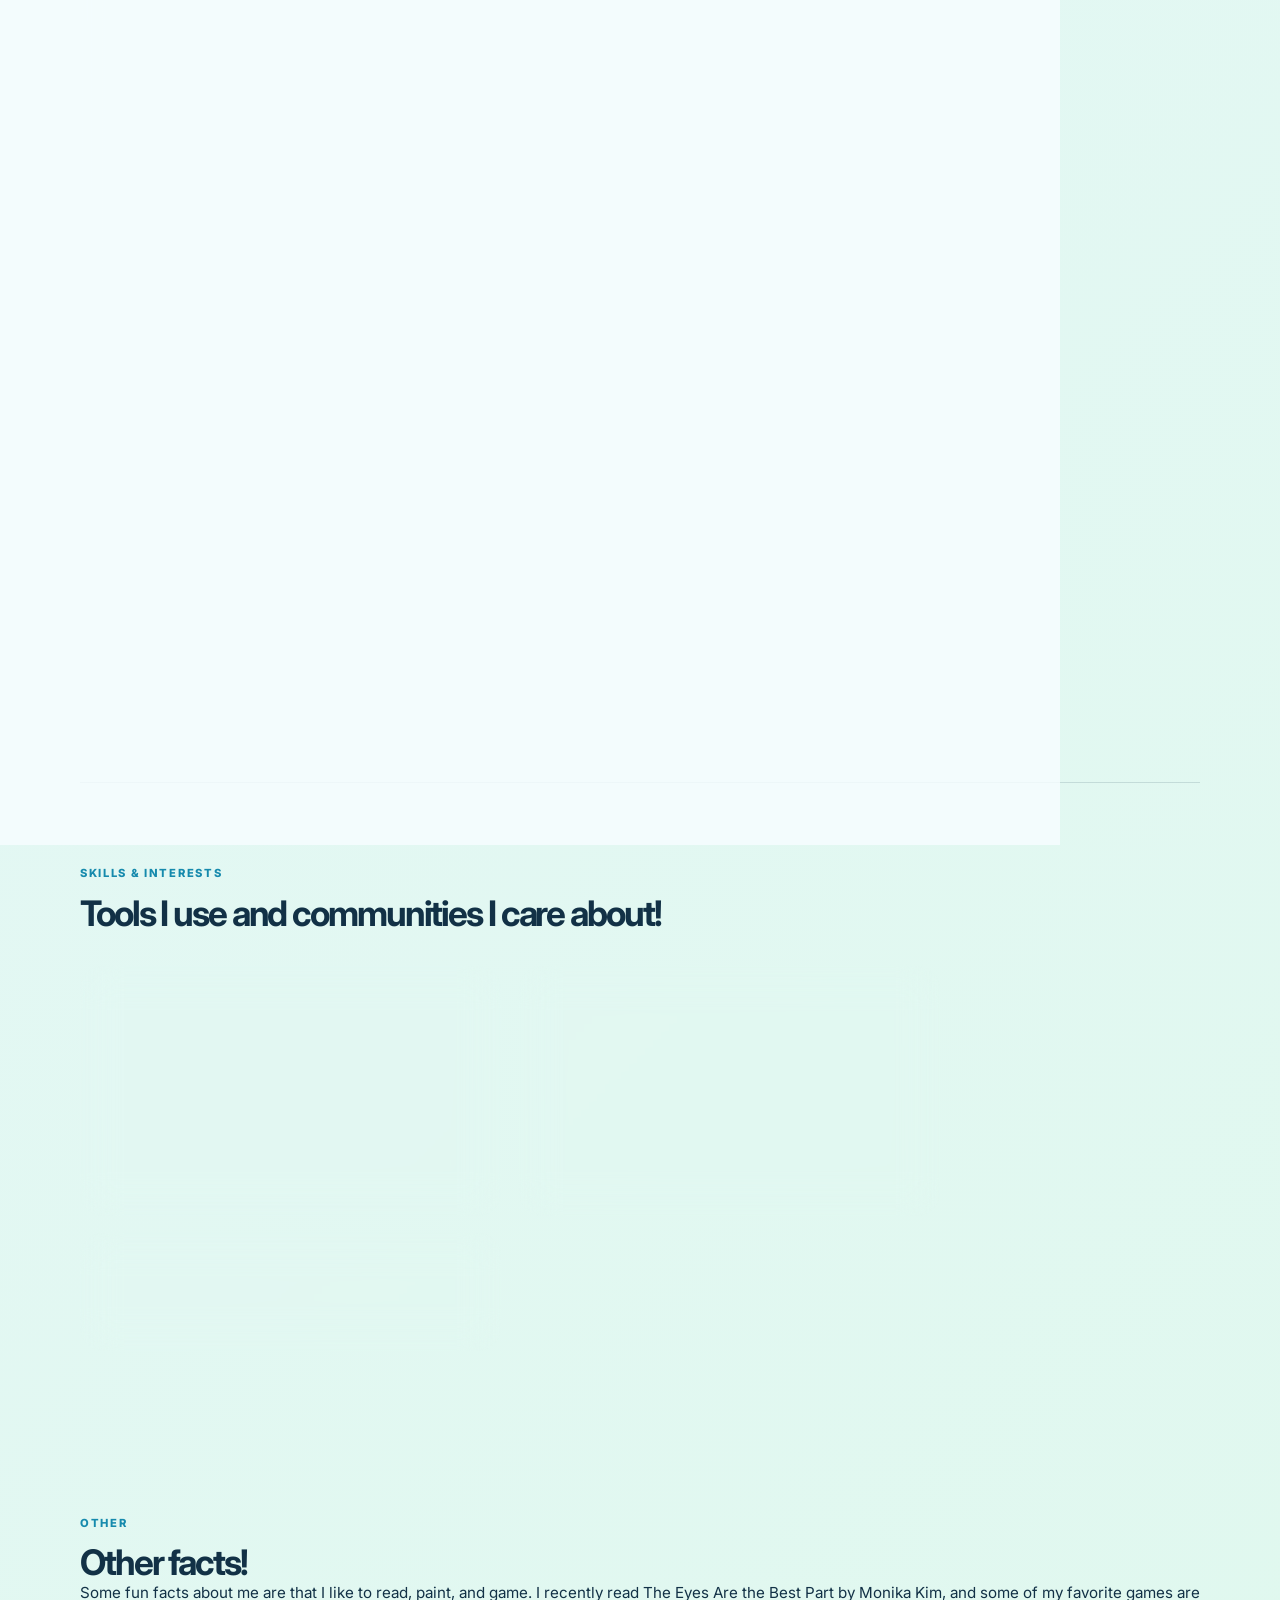
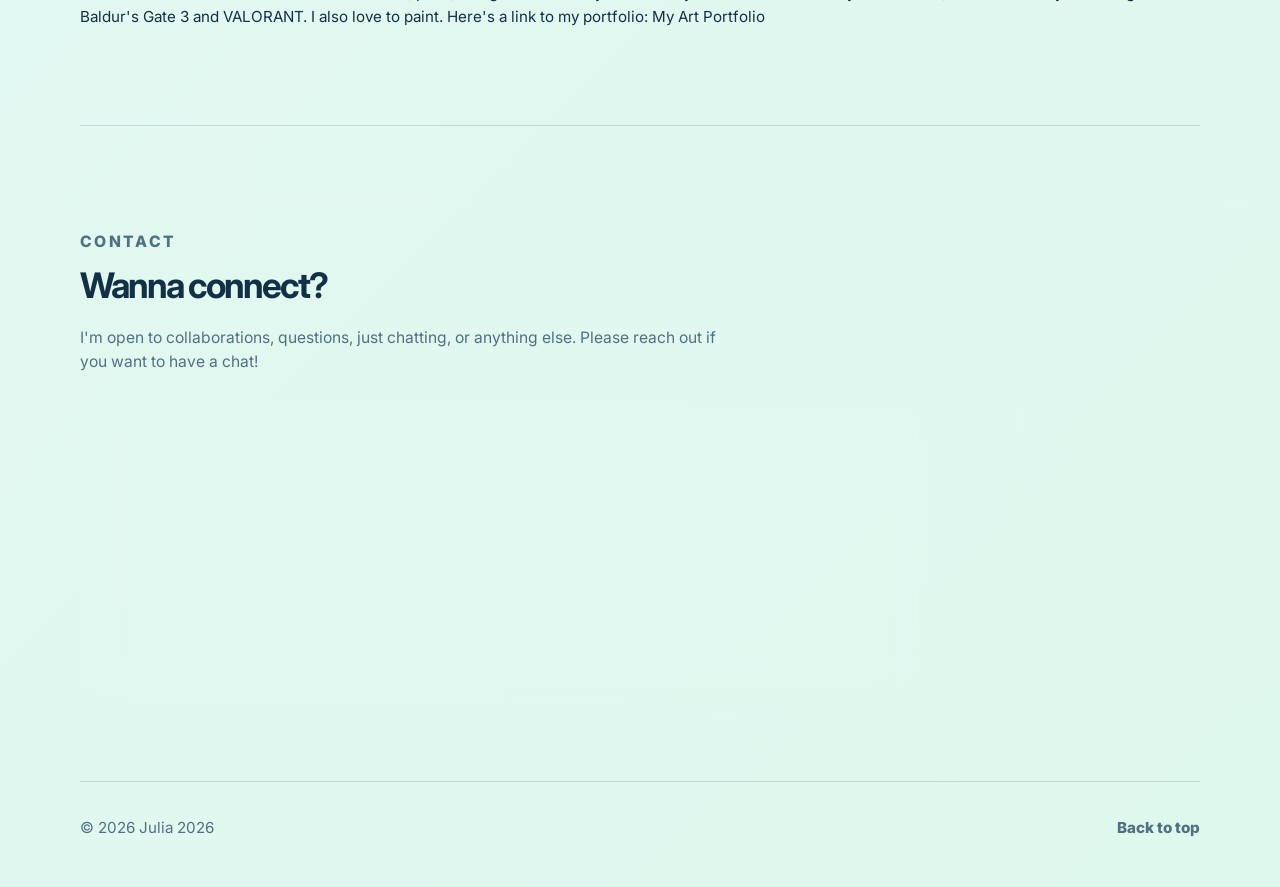
==== commit 4ce3be48: "Update project links, experience entries, and contact email - Add ISOA and ReelRhythm project links " ====
--- a/index.html
+++ b/index.html
@@ -74,11 +74,11 @@
             <p class="card-label">Technical &amp; research</p>
             <div class="resume-entry">
               <h3>Associate Product Manager, AIWaysion</h3>
-              <p class="resume-meta">Seattle, WA / June 2026 - Present</p>
-              <ul>
-                <li>Lead market research and evaluate 6-8 candidate radar sensors based on cost, interface compatibility, detection range, and ROS/SDK support to architect camera-radar sensor fusion MVP for edge computing platforms.</li>
-                <li>Author PRD and system data-flow architecture for a real-time object speed estimation system.</li>
-                <li>Partner with engineering leadership to transition a pure computer-vision pipeline into a multi-sensor fusion layer running on NVIDIA Jetson Orin Nano Hardware.</li>
+              <p class="resume-meta">Seattle, WA / Jun 2026 - Aug 2026</p>
+              <ul>
+                <li>Led market research and evaluated 6-8 candidate radar sensors to architect camera-radar sensor fusion MVP for edge computing.</li>
+                <li>Authored PRD and system data-flow architecture for a real-time object speed estimation system, developing prototype for feasibility.</li>
+                <li>Partnered with engineering leadership to transition a pure computer-vision pipeline into a multi-sensor fusion layer.</li>
               </ul>
             </div>
             <div class="resume-entry">
@@ -104,11 +104,11 @@
           <article class="info-card resume-card">
             <p class="card-label">Design, outreach &amp; education</p>
             <div class="resume-entry">
-              <h3>Business Development Intern, Lani Cao Law Office</h3>
-              <p class="resume-meta">Bellevue, WA / May 2026 - Present</p>
-              <ul>
-                <li>Leading digital operations, leveraging AI to automate information distribution systems; developing a law newsletter platform to translate unstructured legal updates into actionable, client-facing insights.</li>
-                <li>Conducting daily structured trend analysis on macroeconomic and immigration policies to synthesize market intelligence and news directly to business strategy and directions for case law and long-term practice directions.</li>
+              <h3>Business Operations Intern, Lani Cao Law Office</h3>
+              <p class="resume-meta">Bellevue, WA / May 2026 - Aug 2026</p>
+              <ul>
+                <li>Led digital operations, developed law site to turn unstructured legal updates into information clients can learn and use: <a href="https://lawdaily.us" rel="noreferrer" target="_blank">lawdaily.us</a></li>
+                <li>Conducting daily structured trend analysis on macroeconomic and immigration policies to convert news directly to business strategy and directions for case law and legal practices.</li>
               </ul>
             </div>
             <div class="resume-entry">
@@ -143,7 +143,7 @@
             <p>
               Product-managed a scholarship application command center for college students—personalized award recommendations, an autogenerative application planner, and a Chrome extension that auto-fills forms across the web. Led user workflow mapping and UI research to shape the product experience; built the extension for saving scholarships and one-click profile auto-fill.
             </p>
-            <a href="https://nexusnext.lovable.app" rel="noreferrer" target="_blank">View Nexus</a>
+            <a href="https://nexusnext.lovable.app" rel="noreferrer" target="_blank">Use Nexus</a>
           </article>
           <article class="project-card">
             <span class="project-number">02</span>
@@ -151,6 +151,7 @@
             <p>
               Leading a comprehensive website redesign to streamline digital operations, increasing community engagement and participation. Balancing client needs and communications to synthesize into actionable items for the design team.
             </p>
+            <a href="https://isoa-site.vercel.app/" rel="noreferrer" target="_blank">Visit ISOA site</a>
           </article>
           <article class="project-card">
             <span class="project-number">03</span>
@@ -158,6 +159,7 @@
             <p>
               Developed an interactive, music-synchronized rhythm game, achieving a fully static, zero-backend deployment. Integrated the TextAlive App API to parse and synchronize song lyrics with real-time gameplay elements, rendering animated assets dynamically based on musical cues.
             </p>
+            <a href="https://github.com/manyas207/Reel_Rhythm" rel="noreferrer" target="_blank">Play Reel Rhythm</a>
           </article>
           <article class="project-card">
             <span class="project-number">04</span>
@@ -165,7 +167,7 @@
             <p>
               Built and deployed this responsive portfolio on GitHub Pages with sections for experience, projects, coursework, skills, and contact.
             </p>
-            <a href="https://onethousanddollarbeef.github.io/juliawang/" rel="noreferrer" target="_blank">View site</a>
+            <a href="https://onethousanddollarbeef.github.io/juliawang/" rel="noreferrer" target="_blank">View portfolio</a>
           </article>
           <article class="project-card">
             <span class="project-number">05</span>
@@ -173,7 +175,7 @@
             <p>
               Built a public-facing voting site that generates captions from uploaded images, stores data in Supabase, integrates Google OAuth, and includes protected admin analytics.
             </p>
-            <a href="https://wagyu-is-yum-beta.vercel.app/project1" aria-label="See The Humor Project">The Humor Project</a>
+            <a href="https://wagyu-is-yum-beta.vercel.app/project1" rel="noreferrer" target="_blank">Use The Humor Project</a>
           </article>
           <article class="project-card">
             <span class="project-number">06</span>
@@ -181,7 +183,7 @@
             <p>
               Implemented a TCP database lookup server in C with sockets, plus command-line HTTP server/client tooling for HTTP/1.0 requests and file downloads.
             </p>
-            <a href="https://gist.github.com/onethousanddollarbeef/0354fa6c9bbed9df6e5aaa978a1051c1" aria-label="Discuss Systems Programming project">See project</a>
+            <a href="https://gist.github.com/onethousanddollarbeef/0354fa6c9bbed9df6e5aaa978a1051c1" rel="noreferrer" target="_blank">View project</a>
           </article>
           <article class="project-card">
             <span class="project-number">07</span>
@@ -385,7 +387,7 @@
           </p>
         </div>
         <div class="contact-card">
-          <a href="mailto:jw4280@barnard.edu">jw4280@barnard.edu</a>
+          <a href="mailto:julia.y.wangg@gmail.com">julia.y.wangg@gmail.com</a>
           <a href="tel:+14256249105">(425) 624-9105</a>
           <a href="https://www.linkedin.com/in/wangg-juliaa/" rel="noreferrer" target="_blank">LinkedIn</a>
           <a href="https://github.com/onethousanddollarbeef" rel="noreferrer" target="_blank">GitHub</a>
